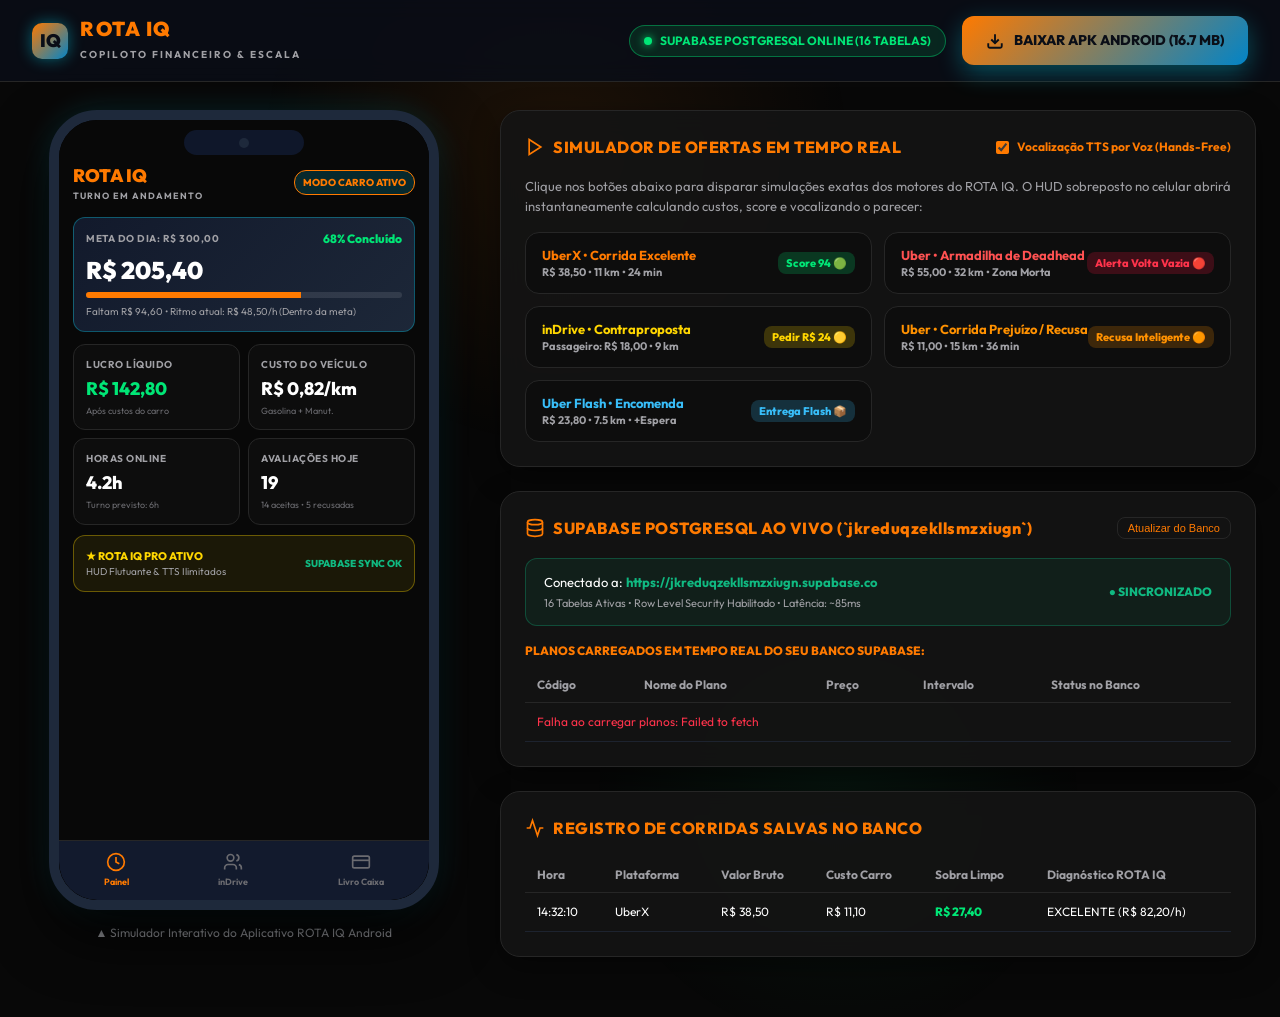
==== index.html @ b4023ffa "fix(vercel): serve static assets via public folder and streamline vercel.json rewrites" ====
<!DOCTYPE html>
<html lang="pt-BR">
<head>
    <meta charset="UTF-8">
    <meta name="viewport" content="width=device-width, initial-scale=1.0">
    <title>ROTA IQ - Cockpit Operacional e Simulador em Tempo Real</title>
    <meta name="description" content="ROTA IQ - Copiloto de Inteligência Financeira e Decisão para Motoristas de Aplicativos (Uber, 99, inDrive).">
    <link rel="preconnect" href="https://fonts.googleapis.com">
    <link rel="preconnect" href="https://fonts.gstatic.com" crossorigin>
    <link href="https://fonts.googleapis.com/css2?family=Outfit:wght@400;600;700;800;900&display=swap" rel="stylesheet">
    <link rel="icon" type="image/png" href="favicon.png">
    <link rel="stylesheet" href="style.css">
</head>
<body>
    <div class="bg-glow-top"></div>
    <div class="bg-glow-bottom"></div>

    <!-- Header Principal -->
    <header class="top-header">
        <div class="brand-container">
            <div class="brand-logo-icon">IQ</div>
            <div class="brand-text">
                <h1>ROTA IQ</h1>
                <span>COPILOTO FINANCEIRO & ESCALA</span>
            </div>
        </div>

        <div style="display: flex; gap: 16px; align-items: center;">
            <div class="header-status-badge">
                <div class="pulse-dot"></div>
                <span>SUPABASE POSTGRESQL ONLINE (16 TABELAS)</span>
            </div>

            <a href="rota-iq-debug.apk" download="rota-iq-debug.apk" class="btn-download-apk" id="btn-download-top">
                <svg width="18" height="18" viewBox="0 0 24 24" fill="none" stroke="currentColor" stroke-width="2.5"><path d="M21 15v4a2 2 0 0 1-2 2H5a2 2 0 0 1-2-2v-4"/><polyline points="7 10 12 15 17 10"/><line x1="12" y1="15" x2="12" y2="3"/></svg>
                <span>BAIXAR APK ANDROID (16.7 MB)</span>
            </a>
        </div>
    </header>

    <!-- Layout Principal -->
    <main class="main-layout">
        <!-- Coluna Esquerda: Smartphone Interativo Mockup Android -->
        <div class="phone-mockup-wrapper">
            <div class="phone-frame">
                <div class="phone-notch">
                    <div class="camera-lens"></div>
                </div>

                <!-- HUD Flutuante Translúcido (Simulado sobre a tela) -->
                <div class="hud-overlay-card" id="hud-overlay">
                    <div class="hud-top-row">
                        <span class="hud-score-badge" id="hud-score-badge">SCORE 92</span>
                        <span style="font-size: 11px; font-weight: 800; color: #94A3B8;" id="hud-platform-tag">UBERX</span>
                    </div>
                    <div style="font-size: 11px; color: #94A3B8; font-weight: 700;">SOBRA LIMPO NO BOLSO</div>
                    <div class="hud-net-profit" id="hud-profit-val">R$ 27,40</div>
                    <div class="hud-subrates">
                        <span>R$/h Líquido: <strong id="hud-hourly-val">R$ 82,20</strong></span>
                        <span>R$/km Líquido: <strong id="hud-km-val">R$ 2,88</strong></span>
                    </div>
                    <div class="hud-reason-pill" id="hud-reason-text">
                        ✓ Margem alta (+65%) e 82 reais por hora.
                    </div>
                    <div class="hud-actions">
                        <button class="btn-hud btn-hud-accept" id="btn-hud-accept" onclick="acceptOffer()">ACEITAR NO APP</button>
                        <button class="btn-hud btn-hud-dismiss" onclick="dismissHud()">RECUSAR</button>
                    </div>
                </div>

                <!-- Tela do Aplicativo ROTA IQ -->
                <div class="phone-screen" id="phone-screen">
                    <!-- Aba Cockpit Dashboard (Padrão) -->
                    <div id="screen-dashboard">
                        <div class="phone-cockpit-header">
                            <div>
                                <div style="font-size: 18px; font-weight: 900; color: var(--brand-primary);">ROTA IQ</div>
                                <div style="font-size: 9px; font-weight: 700; color: var(--text-secondary); letter-spacing: 1px;">TURNO EM ANDAMENTO</div>
                            </div>
                            <div style="background: rgba(0, 229, 255, 0.15); border: 1px solid var(--brand-primary); padding: 4px 8px; border-radius: 12px; font-size: 10px; font-weight: 800; color: var(--brand-primary);">
                                MODO CARRO ATIVO
                            </div>
                        </div>

                        <!-- Card de Meta Diária -->
                        <div class="cockpit-widget" style="margin-bottom: 12px; background: linear-gradient(135deg, rgba(19, 27, 46, 0.95), rgba(30, 41, 59, 0.95)); border-color: rgba(0, 229, 255, 0.3);">
                            <div style="display: flex; justify-content: space-between; align-items: center;">
                                <div class="widget-label">Meta do Dia: R$ 300,00</div>
                                <div style="font-size: 12px; font-weight: 800; color: var(--color-excellent);">68% Concluído</div>
                            </div>
                            <div style="font-size: 24px; font-weight: 900; color: var(--text-primary); margin: 4px 0;">R$ 205,40</div>
                            <div style="height: 6px; background: rgba(255,255,255,0.1); border-radius: 3px; overflow: hidden;">
                                <div style="width: 68%; height: 100%; background: var(--brand-primary);"></div>
                            </div>
                            <div style="font-size: 10px; color: var(--text-secondary); margin-top: 6px;">
                                Faltam R$ 94,60 • Ritmo atual: R$ 48,50/h (Dentro da meta)
                            </div>
                        </div>

                        <!-- Grid 2x2 Métricas -->
                        <div class="metric-grid-2">
                            <div class="cockpit-widget">
                                <div class="widget-label">Lucro Líquido</div>
                                <div class="widget-value" style="color: var(--color-excellent);" id="phone-stat-net">R$ 142,80</div>
                                <div class="widget-sub">Após custos do carro</div>
                            </div>
                            <div class="cockpit-widget">
                                <div class="widget-label">Custo do Veículo</div>
                                <div class="widget-value" style="color: var(--text-primary);">R$ 0,82/km</div>
                                <div class="widget-sub">Gasolina + Manut.</div>
                            </div>
                            <div class="cockpit-widget">
                                <div class="widget-label">Horas Online</div>
                                <div class="widget-value">4.2h</div>
                                <div class="widget-sub">Turno previsto: 6h</div>
                            </div>
                            <div class="cockpit-widget">
                                <div class="widget-label">Avaliações Hoje</div>
                                <div class="widget-value" id="phone-eval-count">19</div>
                                <div class="widget-sub">14 aceitas • 5 recusadas</div>
                            </div>
                        </div>

                        <!-- Banner Plano Pro -->
                        <div class="cockpit-widget" style="background: rgba(255, 215, 0, 0.08); border-color: rgba(255, 215, 0, 0.35); margin-top: 6px;">
                            <div style="display: flex; justify-content: space-between; align-items: center;">
                                <div>
                                    <div style="font-size: 11px; font-weight: 800; color: #FFD700;">★ ROTA IQ PRO ATIVO</div>
                                    <div style="font-size: 10px; color: var(--text-secondary);">HUD Flutuante & TTS Ilimitados</div>
                                </div>
                                <span style="font-size: 10px; font-weight: 800; color: #10B981;">SUPABASE SYNC OK</span>
                            </div>
                        </div>
                    </div>

                    <!-- Aba inDrive Simulator (Oculta por padrão) -->
                    <div id="screen-indrive" style="display: none;">
                        <div style="font-size: 16px; font-weight: 800; color: var(--brand-primary); margin-bottom: 12px;">INDRIVE & CONTRAPROPOSTA</div>
                        <div class="cockpit-widget" style="margin-bottom: 12px;">
                            <div class="widget-label">Proposta do Passageiro</div>
                            <div style="font-size: 20px; font-weight: 800; color: var(--color-acceptable);" id="indrive-proposal-fare">R$ 18,00</div>
                            <div style="font-size: 11px; color: var(--text-secondary); margin-top: 4px;">Percurso: 8.5 km • Tempo: 22 min</div>
                        </div>
                        <div class="cockpit-widget" style="border-color: var(--color-acceptable);">
                            <div style="font-size: 12px; font-weight: 800; color: var(--color-acceptable); margin-bottom: 6px;">★ CONTRAPROPOSTA RECOMENDADA</div>
                            <div style="font-size: 18px; font-weight: 800; color: var(--text-primary);" id="indrive-counter-fare">Pedir R$ 24,00 (+R$ 6,00)</div>
                            <div style="font-size: 11px; color: var(--color-excellent); margin-top: 4px;">Eleva seu lucro para R$ 49,10/h líquido!</div>
                        </div>
                    </div>

                    <!-- Aba Livro Caixa MEI (Oculta por padrão) -->
                    <div id="screen-tax" style="display: none;">
                        <div style="font-size: 16px; font-weight: 800; color: var(--brand-primary); margin-bottom: 12px;">LIVRO CAIXA & MEI (LEI 123/2006)</div>
                        <div class="cockpit-widget" style="margin-bottom: 10px;">
                            <div class="widget-label">Teto Anual MEI (R$ 81.000,00)</div>
                            <div style="font-size: 20px; font-weight: 800; color: var(--color-excellent);">R$ 42.500,00 (52.4%)</div>
                            <div style="font-size: 10px; color: #10B981; margin-top: 4px;">✓ Dentro do limite anual do MEI</div>
                        </div>
                        <div class="metric-grid-2">
                            <div class="cockpit-widget">
                                <div class="widget-label">Parcela Isenta (16%)</div>
                                <div class="widget-value" style="color: var(--color-excellent); font-size: 15px;">R$ 6.800,00</div>
                            </div>
                            <div class="cockpit-widget">
                                <div class="widget-label">Despesas Dedutíveis</div>
                                <div class="widget-value" style="color: var(--brand-primary); font-size: 15px;">R$ 18.420,00</div>
                            </div>
                        </div>
                        <div class="cockpit-widget" style="border-color: var(--color-excellent);">
                            <div style="font-size: 11px; font-weight: 800; color: var(--color-excellent);">100% BLINDADO CONTRA IRPF</div>
                            <div style="font-size: 10px; color: var(--text-secondary); margin-top: 4px;">Combustível e manutenções anularam totalmente o rendimento tributável. Zero imposto a pagar!</div>
                        </div>
                    </div>
                </div>

                <!-- Barra Inferior do Mockup -->
                <div class="phone-bottom-nav">
                    <div class="nav-item active" onclick="switchPhoneTab('dashboard')">
                        <svg viewBox="0 0 24 24" fill="none" stroke="currentColor" stroke-width="2"><circle cx="12" cy="12" r="10"/><path d="M12 6v6l4 2"/></svg>
                        <span>Painel</span>
                    </div>
                    <div class="nav-item" onclick="switchPhoneTab('indrive')">
                        <svg viewBox="0 0 24 24" fill="none" stroke="currentColor" stroke-width="2"><path d="M16 21v-2a4 4 0 0 0-4-4H6a4 4 0 0 0-4 4v2"/><circle cx="9" cy="7" r="4"/><path d="M22 21v-2a4 4 0 0 0-3-3.87"/><path d="M16 3.13a4 4 0 0 1 0 7.75"/></svg>
                        <span>inDrive</span>
                    </div>
                    <div class="nav-item" onclick="switchPhoneTab('tax')">
                        <svg viewBox="0 0 24 24" fill="none" stroke="currentColor" stroke-width="2"><rect x="2" y="5" width="20" height="14" rx="2"/><line x1="2" y1="10" x2="22" y2="10"/></svg>
                        <span>Livro Caixa</span>
                    </div>
                </div>
            </div>
            <div style="font-size: 12px; color: var(--text-secondary); margin-top: 14px; text-align: center;">
                ▲ Simulador Interativo do Aplicativo ROTA IQ Android
            </div>
        </div>

        <!-- Coluna Direita: Centro de Controle, Simulação e Supabase Live -->
        <div class="control-center">
            <!-- Painel 1: Laboratório de Simulação de Ofertas -->
            <div class="panel-card">
                <div class="panel-card-header">
                    <h2>
                        <svg width="20" height="20" viewBox="0 0 24 24" fill="none" stroke="currentColor" stroke-width="2"><polygon points="5 3 19 12 5 21 5 3"/></svg>
                        <span>SIMULADOR DE OFERTAS EM TEMPO REAL</span>
                    </h2>
                    <div style="display: flex; align-items: center; gap: 8px;">
                        <input type="checkbox" id="chk-tts" checked style="accent-color: var(--brand-primary);">
                        <label for="chk-tts" style="font-size: 12px; font-weight: 700; color: var(--brand-primary); cursor: pointer;">Vocalização TTS por Voz (Hands-Free)</label>
                    </div>
                </div>

                <p style="font-size: 13px; color: var(--text-secondary); margin-bottom: 16px;">
                    Clique nos botões abaixo para disparar simulações exatas dos motores do ROTA IQ. O HUD sobreposto no celular abrirá instantaneamente calculando custos, score e vocalizando o parecer:
                </p>

                <div class="sim-buttons-grid">
                    <button class="btn-sim" onclick="simulateOffer('uber_excellent')">
                        <div>
                            <div style="color: var(--brand-primary);">UberX • Corrida Excelente</div>
                            <div style="font-size: 11px; color: var(--text-secondary); margin-top: 2px;">R$ 38,50 • 11 km • 24 min</div>
                        </div>
                        <span class="sim-badge badge-excellent">Score 94 🟢</span>
                    </button>

                    <button class="btn-sim" onclick="simulateOffer('deadhead_trap')">
                        <div>
                            <div style="color: #FF5252;">Uber • Armadilha de Deadhead</div>
                            <div style="font-size: 11px; color: var(--text-secondary); margin-top: 2px;">R$ 55,00 • 32 km • Zona Morta</div>
                        </div>
                        <span class="sim-badge badge-trap">Alerta Volta Vazia 🔴</span>
                    </button>

                    <button class="btn-sim" onclick="simulateOffer('indrive_counter')">
                        <div>
                            <div style="color: #FFD600;">inDrive • Contraproposta</div>
                            <div style="font-size: 11px; color: var(--text-secondary); margin-top: 2px;">Passageiro: R$ 18,00 • 9 km</div>
                        </div>
                        <span class="sim-badge badge-counter">Pedir R$ 24 🟡</span>
                    </button>

                    <button class="btn-sim" onclick="simulateOffer('uber_loss')">
                        <div>
                            <div style="color: #FF9100;">Uber • Corrida Prejuízo / Recusa</div>
                            <div style="font-size: 11px; color: var(--text-secondary); margin-top: 2px;">R$ 11,00 • 15 km • 36 min</div>
                        </div>
                        <span class="sim-badge badge-loss">Recusa Inteligente 🟠</span>
                    </button>

                    <button class="btn-sim" onclick="simulateOffer('delivery_flash')">
                        <div>
                            <div style="color: #38BDF8;">Uber Flash • Encomenda</div>
                            <div style="font-size: 11px; color: var(--text-secondary); margin-top: 2px;">R$ 23,80 • 7.5 km • +Espera</div>
                        </div>
                        <span class="sim-badge" style="background: rgba(56, 189, 248, 0.2); color: #38BDF8;">Entrega Flash 📦</span>
                    </button>
                </div>
            </div>

            <!-- Painel 2: Monitor ao Vivo do Supabase Cloud -->
            <div class="panel-card">
                <div class="panel-card-header">
                    <h2>
                        <svg width="20" height="20" viewBox="0 0 24 24" fill="none" stroke="currentColor" stroke-width="2"><ellipse cx="12" cy="5" rx="9" ry="3"/><path d="M21 12c0 1.66-4 3-9 3s-9-1.34-9-3"/><path d="M3 5v14c0 1.66 4 3 9 3s9-1.34 9-3V5"/></svg>
                        <span>SUPABASE POSTGRESQL AO VIVO (`jkreduqzekllsmzxiugn`)</span>
                    </h2>
                    <button style="background: transparent; border: 1px solid var(--border-color); color: var(--brand-primary); font-size: 11px; padding: 4px 10px; border-radius: 8px; cursor: pointer;" onclick="loadSupabasePlans()">
                        Atualizar do Banco
                    </button>
                </div>

                <div class="cloud-status-box">
                    <div class="cloud-info-text">
                        Conectado a: <strong>https://jkreduqzekllsmzxiugn.supabase.co</strong>
                        <div style="font-size: 11px; color: var(--text-secondary); margin-top: 2px;" id="supabase-details">
                            16 Tabelas Ativas • Row Level Security Habilitado • Latência: ~85ms
                        </div>
                    </div>
                    <span style="font-size: 12px; font-weight: 800; color: #10B981;">● SINCRONIZADO</span>
                </div>

                <!-- Tabela de Planos Carregados do Supabase -->
                <div style="font-size: 12px; font-weight: 800; color: var(--brand-primary); margin-bottom: 8px;">
                    PLANOS CARREGADOS EM TEMPO REAL DO SEU BANCO SUPABASE:
                </div>
                <table class="telemetry-log-table">
                    <thead>
                        <tr>
                            <th>Código</th>
                            <th>Nome do Plano</th>
                            <th>Preço</th>
                            <th>Intervalo</th>
                            <th>Status no Banco</th>
                        </tr>
                    </thead>
                    <tbody id="supabase-plans-tbody">
                        <tr><td colspan="5" style="text-align: center; color: var(--text-muted);">Consultando Supabase...</td></tr>
                    </tbody>
                </table>
            </div>

            <!-- Painel 3: Histórico de Telemetria e Gravação no Banco -->
            <div class="panel-card">
                <div class="panel-card-header">
                    <h2>
                        <svg width="20" height="20" viewBox="0 0 24 24" fill="none" stroke="currentColor" stroke-width="2"><polyline points="22 12 18 12 15 21 9 3 6 12 2 12"/></svg>
                        <span>REGISTRO DE CORRIDAS SALVAS NO BANCO</span>
                    </h2>
                </div>

                <table class="telemetry-log-table">
                    <thead>
                        <tr>
                            <th>Hora</th>
                            <th>Plataforma</th>
                            <th>Valor Bruto</th>
                            <th>Custo Carro</th>
                            <th>Sobra Limpo</th>
                            <th>Diagnóstico ROTA IQ</th>
                        </tr>
                    </thead>
                    <tbody id="evaluations-log-tbody">
                        <tr>
                            <td>14:32:10</td>
                            <td>UberX</td>
                            <td>R$ 38,50</td>
                            <td>R$ 11,10</td>
                            <td style="color: var(--color-excellent); font-weight: 800;">R$ 27,40</td>
                            <td>EXCELENTE (R$ 82,20/h)</td>
                        </tr>
                    </tbody>
                </table>
            </div>
        </div>
    </main>

    <script src="app.js"></script>
</body>
</html>
---- style.css ----
:root {
    --bg-primary: #080808;
    --bg-surface: #0D0D0D;
    --bg-surface-elevated: #141414;
    --bg-card: rgba(20, 20, 20, 0.92);
    --border-color: #262626;
    --border-glow: rgba(255, 122, 0, 0.35);
    
    --brand-primary: #FF7A00;
    --brand-secondary: #FF9A3C;
    
    --color-excellent: #00E676;
    --color-good: #76FF03;
    --color-acceptable: #FFD600;
    --color-bad: #FF9100;
    --color-avoid: #FF334B;
    
    --text-primary: #FFFFFF;
    --text-secondary: #A0A0A5;
    --text-muted: #6B6B70;
    
    --font-main: 'Outfit', 'Inter', -apple-system, BlinkMacSystemFont, 'Segoe UI', Roboto, sans-serif;
}

* {
    box-sizing: border-box;
    margin: 0;
    padding: 0;
}

body {
    background-color: var(--bg-primary);
    color: var(--text-primary);
    font-family: var(--font-main);
    min-height: 100vh;
    overflow-x: hidden;
    line-height: 1.5;
}

/* Background Atmosphere */
.bg-glow-top {
    position: fixed;
    top: -150px;
    left: 20%;
    width: 600px;
    height: 600px;
    background: radial-gradient(circle, rgba(255, 122, 0, 0.09) 0%, transparent 70%);
    pointer-events: none;
    z-index: 0;
}

.bg-glow-bottom {
    position: fixed;
    bottom: -150px;
    right: 15%;
    width: 500px;
    height: 500px;
    background: radial-gradient(circle, rgba(0, 230, 118, 0.06) 0%, transparent 70%);
    pointer-events: none;
    z-index: 0;
}

/* App Header */
.top-header {
    position: relative;
    z-index: 10;
    background: rgba(10, 14, 23, 0.85);
    backdrop-filter: blur(12px);
    border-bottom: 1px solid var(--border-color);
    padding: 16px 32px;
    display: flex;
    justify-content: space-between;
    align-items: center;
}

.brand-container {
    display: flex;
    align-items: center;
    gap: 12px;
}

.brand-logo-icon {
    width: 36px;
    height: 36px;
    background: linear-gradient(135deg, var(--brand-primary), #0284C7);
    border-radius: 10px;
    display: flex;
    align-items: center;
    justify-content: center;
    font-weight: 900;
    color: #0A0E17;
    font-size: 18px;
    box-shadow: 0 0 15px rgba(0, 229, 255, 0.4);
}

.brand-text h1 {
    font-size: 20px;
    font-weight: 900;
    letter-spacing: 1.5px;
    color: var(--brand-primary);
    line-height: 1.1;
}

.brand-text span {
    font-size: 10px;
    font-weight: 700;
    color: var(--text-secondary);
    letter-spacing: 2px;
}

.header-status-badge {
    display: flex;
    align-items: center;
    gap: 8px;
    background: rgba(0, 230, 118, 0.12);
    border: 1px solid rgba(0, 230, 118, 0.4);
    padding: 6px 14px;
    border-radius: 20px;
    font-size: 12px;
    font-weight: 700;
    color: var(--color-excellent);
}

.pulse-dot {
    width: 8px;
    height: 8px;
    background-color: var(--color-excellent);
    border-radius: 50%;
    box-shadow: 0 0 8px var(--color-excellent);
    animation: pulse 1.8s infinite;
}

@keyframes pulse {
    0% { transform: scale(0.9); opacity: 0.8; }
    50% { transform: scale(1.3); opacity: 1; }
    100% { transform: scale(0.9); opacity: 0.8; }
}

/* Main Layout */
.main-layout {
    position: relative;
    z-index: 5;
    max-width: 1400px;
    margin: 0 auto;
    padding: 28px 24px 60px;
    display: grid;
    grid-template-columns: 440px 1fr;
    gap: 36px;
}

@media (max-width: 1024px) {
    .main-layout {
        grid-template-columns: 1fr;
    }
}

/* Smartphone Mockup Frame */
.phone-mockup-wrapper {
    display: flex;
    flex-direction: column;
    align-items: center;
}

.phone-frame {
    width: 390px;
    height: 800px;
    background: #000;
    border-radius: 48px;
    border: 10px solid #1E293B;
    box-shadow: 0 25px 60px rgba(0, 0, 0, 0.85), 0 0 30px rgba(0, 229, 255, 0.15);
    position: relative;
    overflow: hidden;
    display: flex;
    flex-direction: column;
}

.phone-notch {
    position: absolute;
    top: 10px;
    left: 50%;
    transform: translateX(-50%);
    width: 120px;
    height: 25px;
    background: #0F172A;
    border-radius: 20px;
    z-index: 50;
    display: flex;
    align-items: center;
    justify-content: center;
}

.camera-lens {
    width: 10px;
    height: 10px;
    background: #1E293B;
    border-radius: 50%;
}

.phone-screen {
    flex: 1;
    background: var(--bg-primary);
    overflow-y: auto;
    position: relative;
    padding: 42px 14px 75px;
    display: flex;
    flex-direction: column;
}

.phone-screen::-webkit-scrollbar {
    width: 3px;
}
.phone-screen::-webkit-scrollbar-thumb {
    background: var(--border-color);
}

/* Phone Cockpit Components */
.phone-cockpit-header {
    display: flex;
    justify-content: space-between;
    align-items: center;
    margin-bottom: 14px;
}

.hud-overlay-card {
    position: absolute;
    top: 60px;
    left: 12px;
    right: 12px;
    background: rgba(19, 27, 46, 0.94);
    backdrop-filter: blur(16px);
    border: 2px solid var(--color-excellent);
    border-radius: 18px;
    padding: 14px;
    box-shadow: 0 15px 35px rgba(0, 0, 0, 0.7), 0 0 20px rgba(0, 230, 118, 0.3);
    z-index: 100;
    transform: translateY(-20px);
    opacity: 0;
    pointer-events: none;
    transition: all 0.35s cubic-bezier(0.16, 1, 0.3, 1);
}

.hud-overlay-card.active {
    transform: translateY(0);
    opacity: 1;
    pointer-events: auto;
}

.hud-top-row {
    display: flex;
    justify-content: space-between;
    align-items: center;
    margin-bottom: 8px;
}

.hud-score-badge {
    padding: 4px 10px;
    border-radius: 20px;
    font-size: 13px;
    font-weight: 900;
    color: #0A0E17;
    background: var(--color-excellent);
}

.hud-net-profit {
    font-size: 24px;
    font-weight: 900;
    color: var(--color-excellent);
    line-height: 1;
}

.hud-subrates {
    display: flex;
    gap: 12px;
    margin-top: 6px;
    font-size: 12px;
    color: var(--text-secondary);
}

.hud-subrates strong {
    color: var(--text-primary);
}

.hud-reason-pill {
    background: rgba(255, 255, 255, 0.05);
    border-radius: 6px;
    padding: 6px 8px;
    font-size: 11px;
    margin-top: 8px;
    color: var(--brand-primary);
}

.hud-actions {
    display: flex;
    gap: 8px;
    margin-top: 10px;
}

.btn-hud {
    flex: 1;
    padding: 8px;
    border-radius: 8px;
    font-size: 12px;
    font-weight: 800;
    border: none;
    cursor: pointer;
    transition: transform 0.15s;
}

.btn-hud:active {
    transform: scale(0.97);
}

.btn-hud-accept {
    background: var(--color-excellent);
    color: #0A0E17;
}

.btn-hud-dismiss {
    background: var(--bg-surface-elevated);
    color: var(--text-secondary);
}

/* Phone Bottom Nav */
.phone-bottom-nav {
    position: absolute;
    bottom: 0;
    left: 0;
    right: 0;
    height: 60px;
    background: rgba(19, 27, 46, 0.98);
    backdrop-filter: blur(12px);
    border-top: 1px solid var(--border-color);
    display: flex;
    justify-content: space-around;
    align-items: center;
    z-index: 40;
}

.nav-item {
    display: flex;
    flex-direction: column;
    align-items: center;
    gap: 3px;
    font-size: 9px;
    font-weight: 700;
    color: var(--text-muted);
    cursor: pointer;
    transition: color 0.2s;
}

.nav-item.active {
    color: var(--brand-primary);
}

.nav-item svg {
    width: 20px;
    height: 20px;
}

/* Phone Cockpit Widgets */
.metric-grid-2 {
    display: grid;
    grid-template-columns: 1fr 1fr;
    gap: 8px;
    margin-bottom: 10px;
}

.cockpit-widget {
    background: var(--bg-surface);
    border: 1px solid var(--border-color);
    border-radius: 12px;
    padding: 12px;
}

.cockpit-widget .widget-label {
    font-size: 10px;
    font-weight: 700;
    color: var(--text-secondary);
    text-transform: uppercase;
    letter-spacing: 0.5px;
}

.cockpit-widget .widget-value {
    font-size: 18px;
    font-weight: 800;
    color: var(--text-primary);
    margin-top: 3px;
}

.cockpit-widget .widget-sub {
    font-size: 9px;
    color: var(--text-muted);
    margin-top: 2px;
}

/* Right Control Center Panel */
.control-center {
    display: flex;
    flex-direction: column;
    gap: 24px;
}

.panel-card {
    background: var(--bg-card);
    backdrop-filter: blur(12px);
    border: 1px solid var(--border-color);
    border-radius: 20px;
    padding: 24px;
    box-shadow: 0 10px 30px rgba(0, 0, 0, 0.4);
}

.panel-card-header {
    display: flex;
    justify-content: space-between;
    align-items: center;
    margin-bottom: 18px;
}

.panel-card-header h2 {
    font-size: 16px;
    font-weight: 800;
    color: var(--brand-primary);
    letter-spacing: 0.5px;
    display: flex;
    align-items: center;
    gap: 8px;
}

/* Simulation Buttons Grid */
.sim-buttons-grid {
    display: grid;
    grid-template-columns: repeat(auto-fit, minmax(260px, 1fr));
    gap: 12px;
}

.btn-sim {
    background: var(--bg-surface);
    border: 1px solid var(--border-color);
    border-radius: 14px;
    padding: 14px 16px;
    display: flex;
    align-items: center;
    justify-content: space-between;
    color: var(--text-primary);
    font-family: var(--font-main);
    font-size: 13px;
    font-weight: 700;
    cursor: pointer;
    transition: all 0.2s ease;
    text-align: left;
}

.btn-sim:hover {
    background: var(--bg-surface-elevated);
    border-color: var(--brand-primary);
    transform: translateY(-2px);
    box-shadow: 0 6px 16px rgba(0, 229, 255, 0.15);
}

.btn-sim:active {
    transform: scale(0.98);
}

.btn-sim .sim-badge {
    font-size: 11px;
    font-weight: 800;
    padding: 4px 8px;
    border-radius: 8px;
}

.badge-excellent { background: rgba(0, 230, 118, 0.2); color: var(--color-excellent); }
.badge-trap { background: rgba(255, 23, 68, 0.2); color: var(--color-avoid); }
.badge-counter { background: rgba(255, 214, 0, 0.2); color: var(--color-acceptable); }
.badge-loss { background: rgba(255, 145, 0, 0.2); color: var(--color-bad); }

/* Live Telemetry Log Table */
.telemetry-log-table {
    width: 100%;
    border-collapse: collapse;
    font-size: 12px;
}

.telemetry-log-table th {
    text-align: left;
    padding: 8px 12px;
    color: var(--text-secondary);
    border-bottom: 1px solid var(--border-color);
    font-weight: 700;
}

.telemetry-log-table td {
    padding: 10px 12px;
    border-bottom: 1px solid rgba(46, 61, 91, 0.4);
    color: var(--text-primary);
}

.telemetry-log-table tr:hover td {
    background: rgba(0, 229, 255, 0.03);
}

/* Supabase Cloud Live Monitor */
.cloud-status-box {
    display: flex;
    align-items: center;
    justify-content: space-between;
    background: rgba(16, 185, 129, 0.08);
    border: 1px solid rgba(16, 185, 129, 0.3);
    border-radius: 12px;
    padding: 14px 18px;
    margin-bottom: 16px;
}

.cloud-info-text {
    font-size: 13px;
    color: var(--text-primary);
}

.cloud-info-text strong {
    color: #10B981;
}

/* Download APK Button */
.btn-download-apk {
    display: inline-flex;
    align-items: center;
    justify-content: center;
    gap: 10px;
    background: linear-gradient(135deg, var(--brand-primary), #0284C7);
    color: #0A0E17;
    text-decoration: none;
    font-weight: 800;
    font-size: 14px;
    padding: 14px 24px;
    border-radius: 12px;
    box-shadow: 0 8px 24px rgba(0, 229, 255, 0.3);
    transition: all 0.2s ease;
    border: none;
    cursor: pointer;
}

.btn-download-apk:hover {
    transform: translateY(-2px);
    box-shadow: 0 12px 30px rgba(0, 229, 255, 0.45);
}
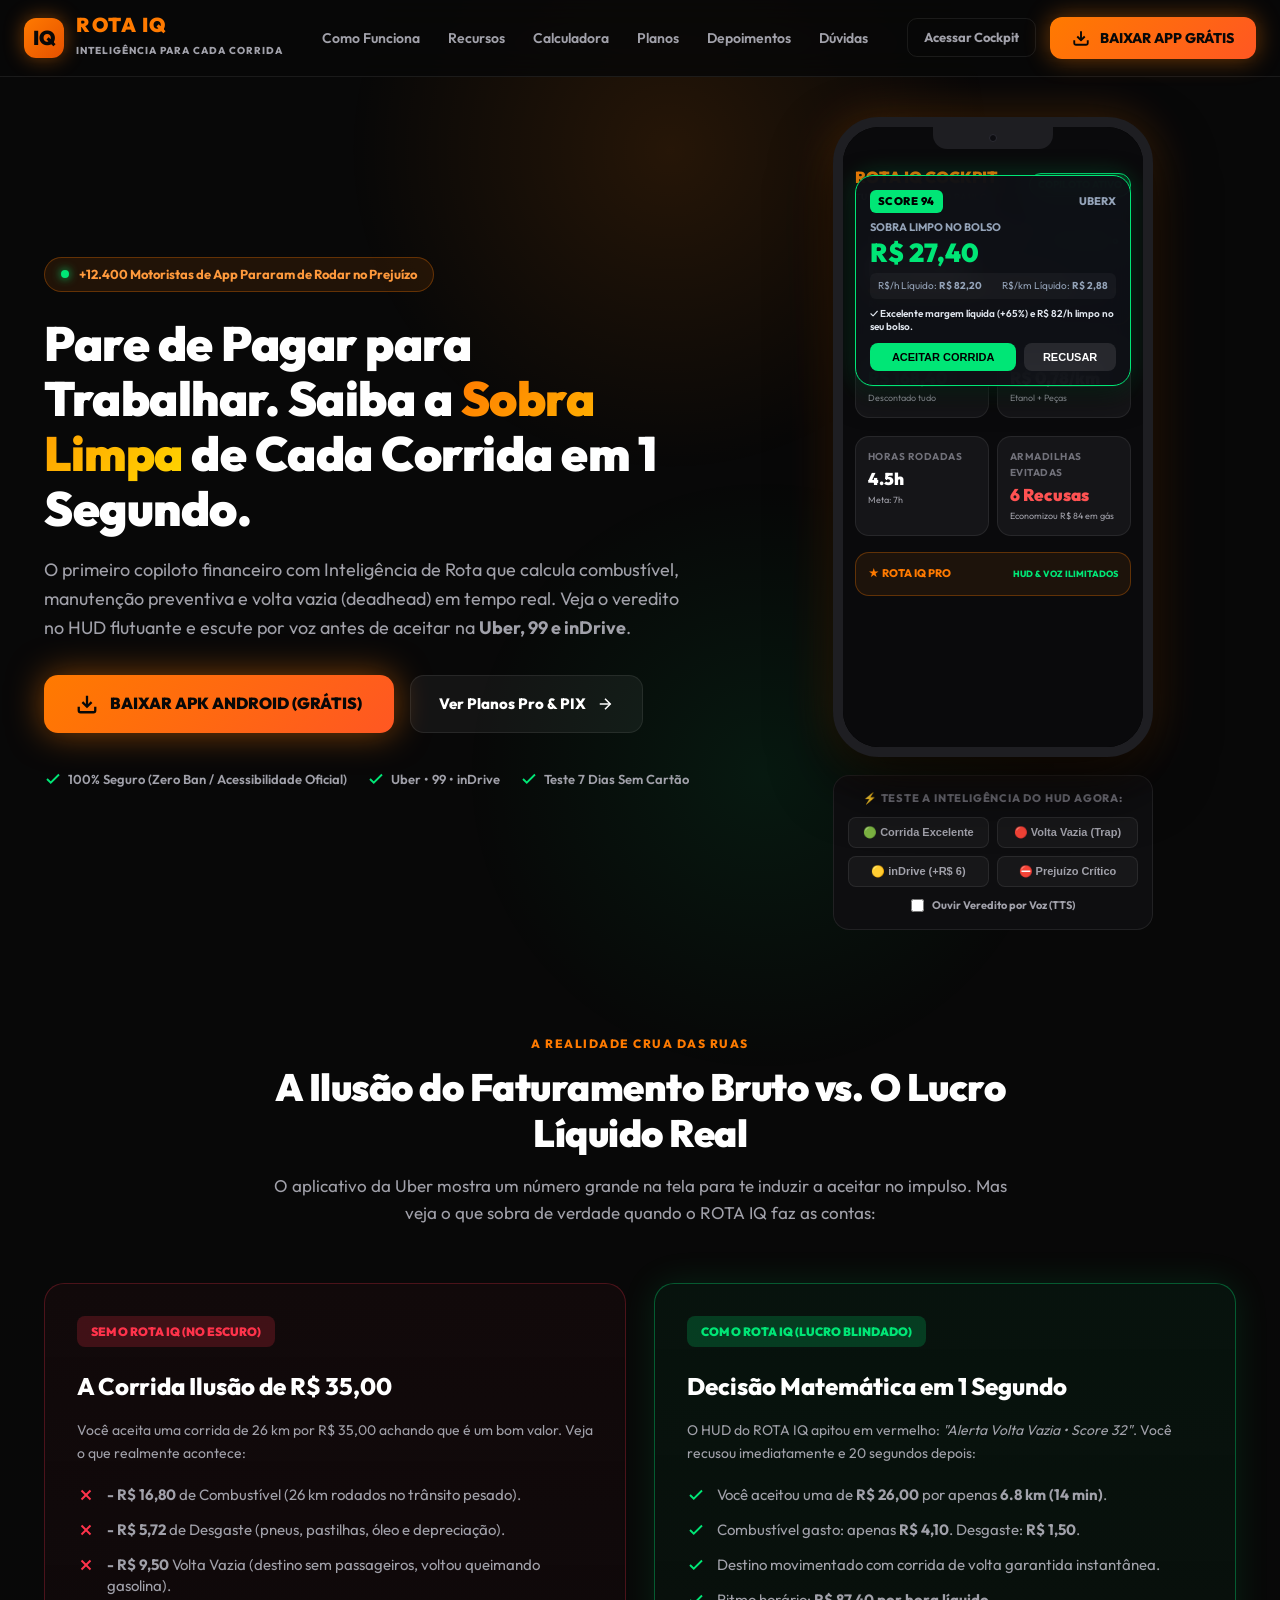
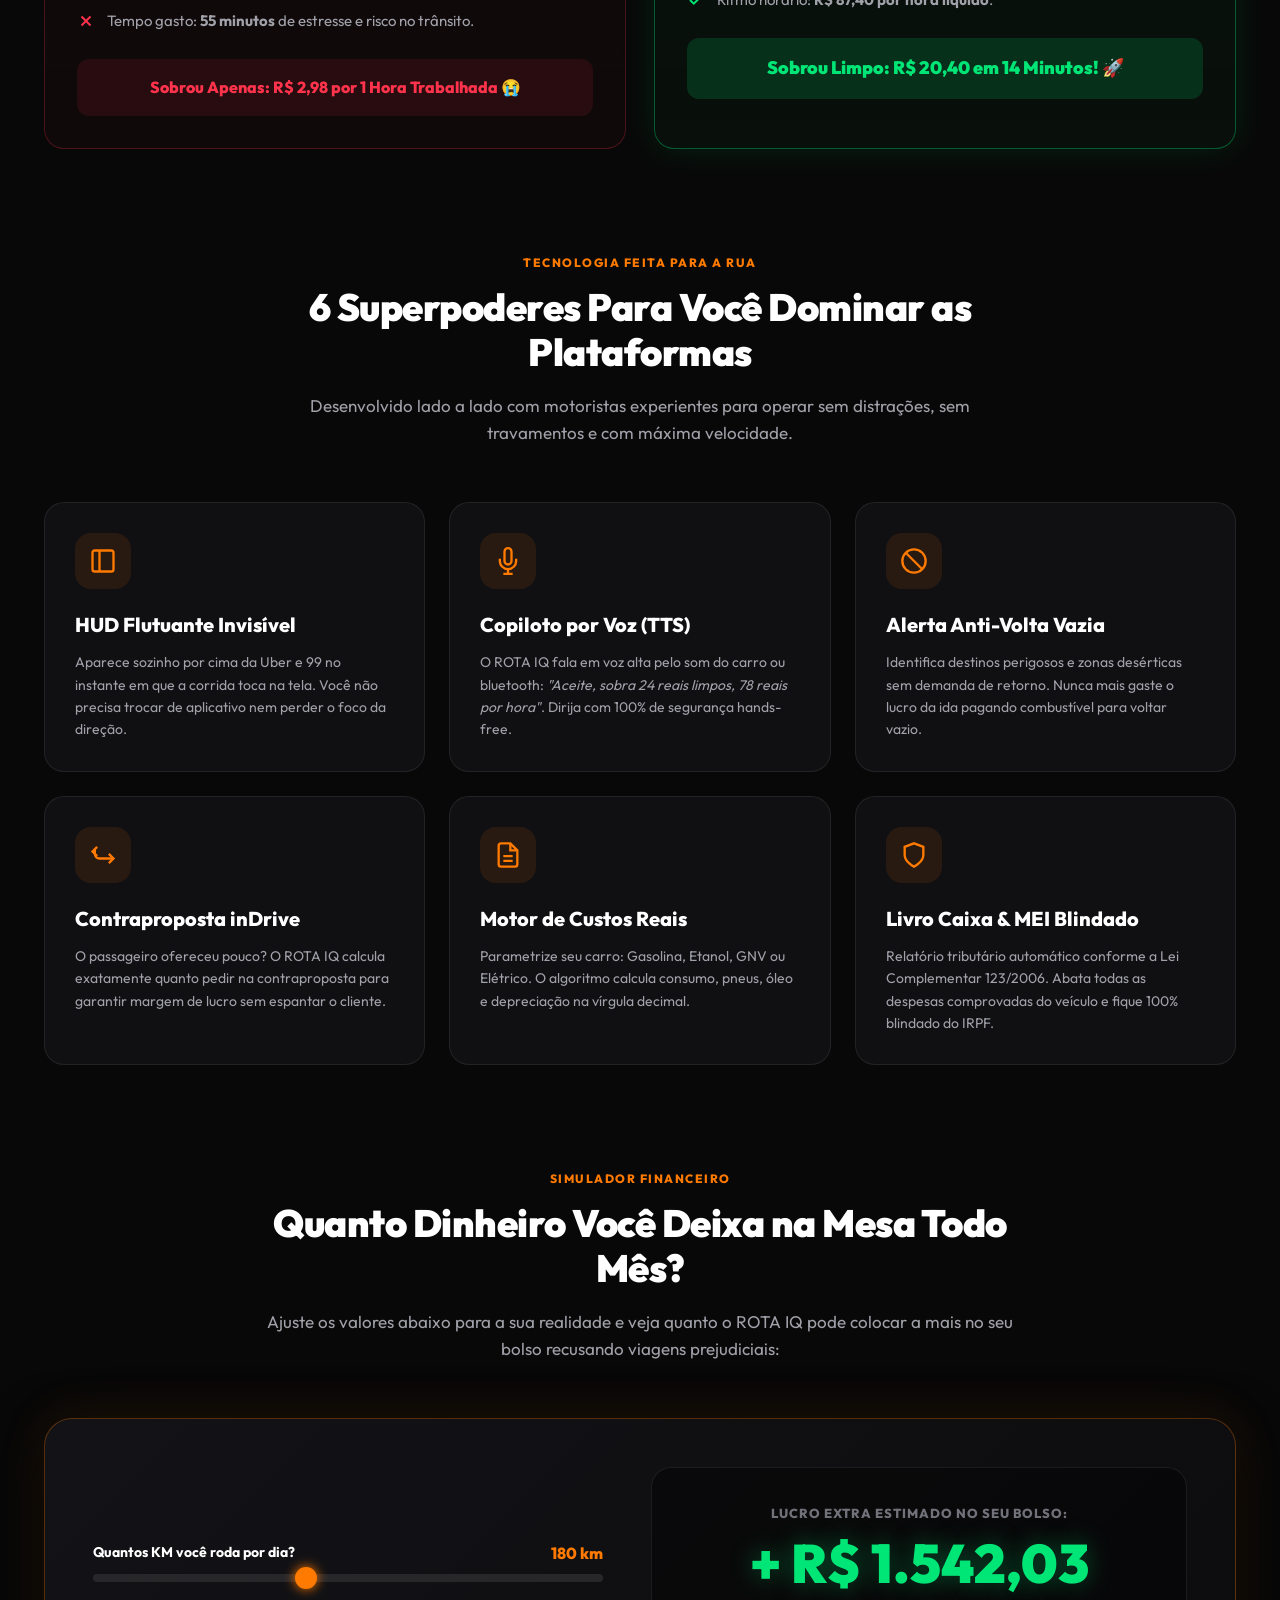
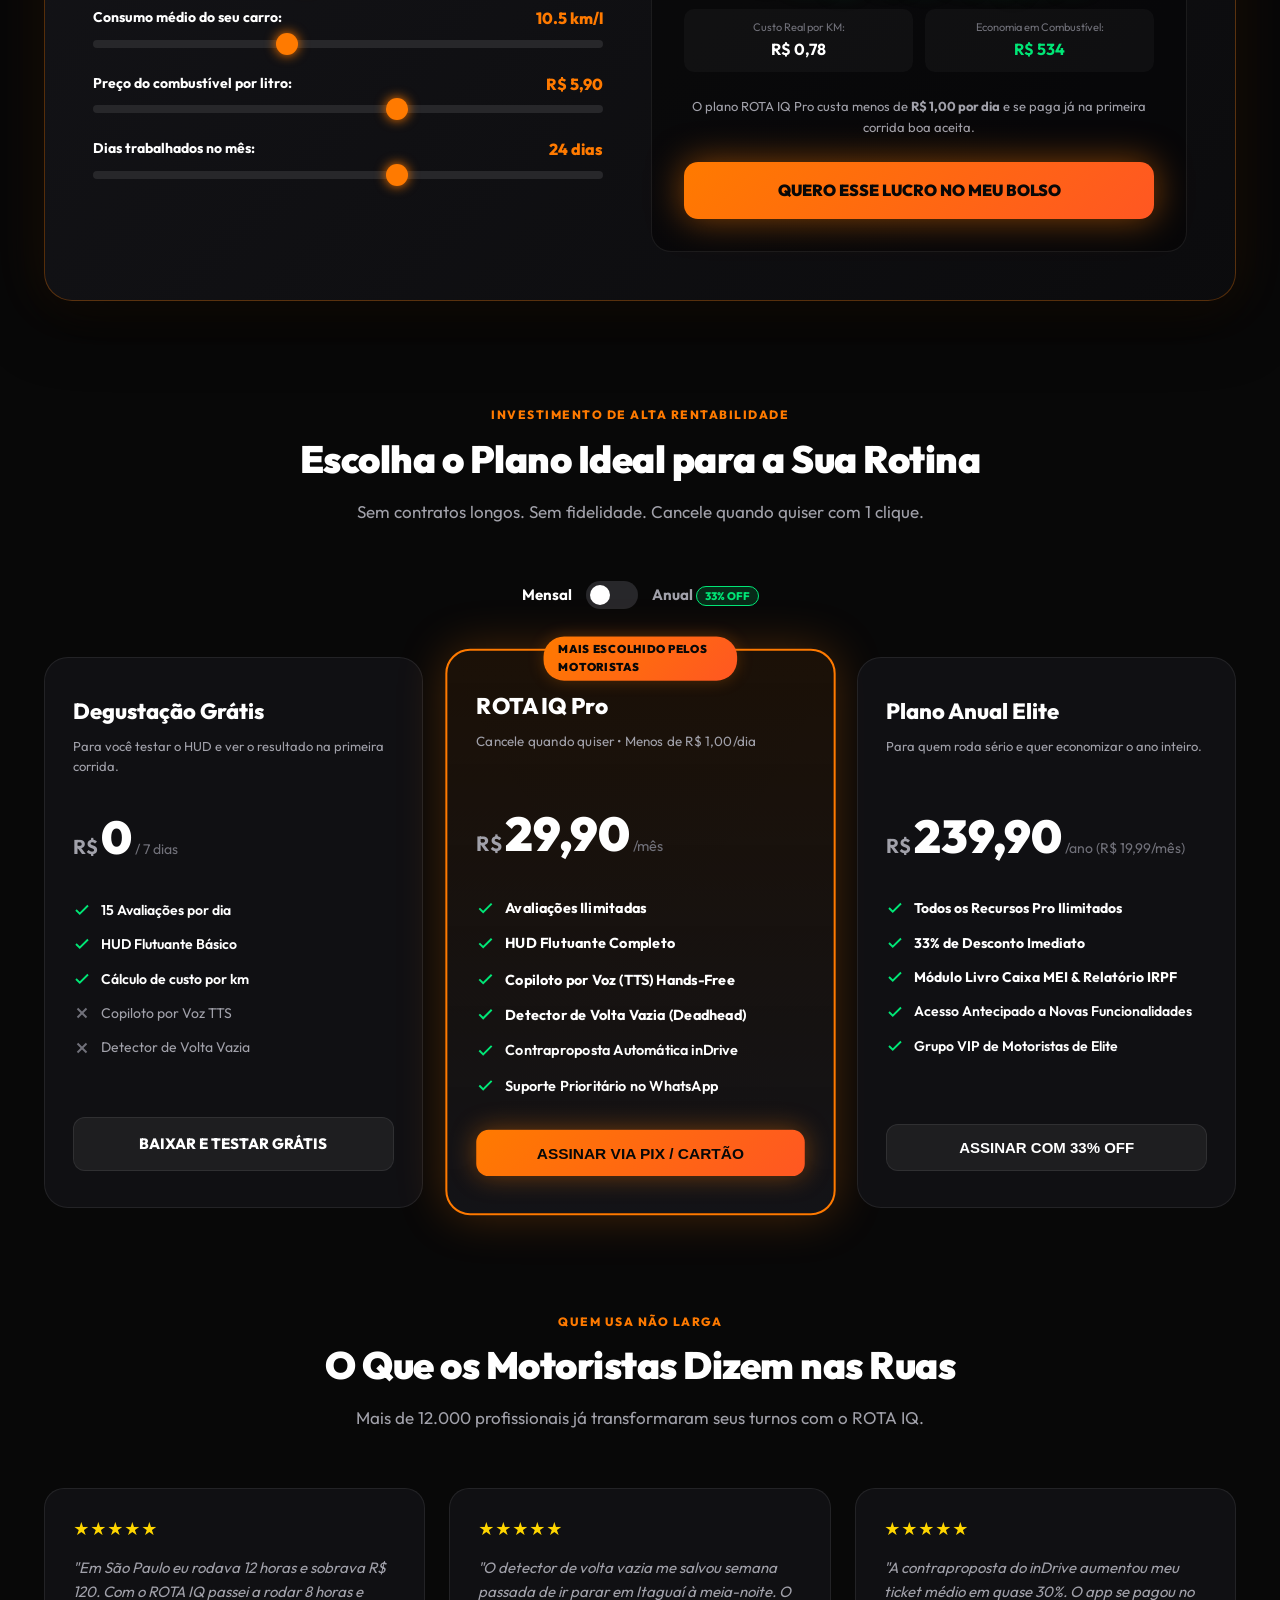
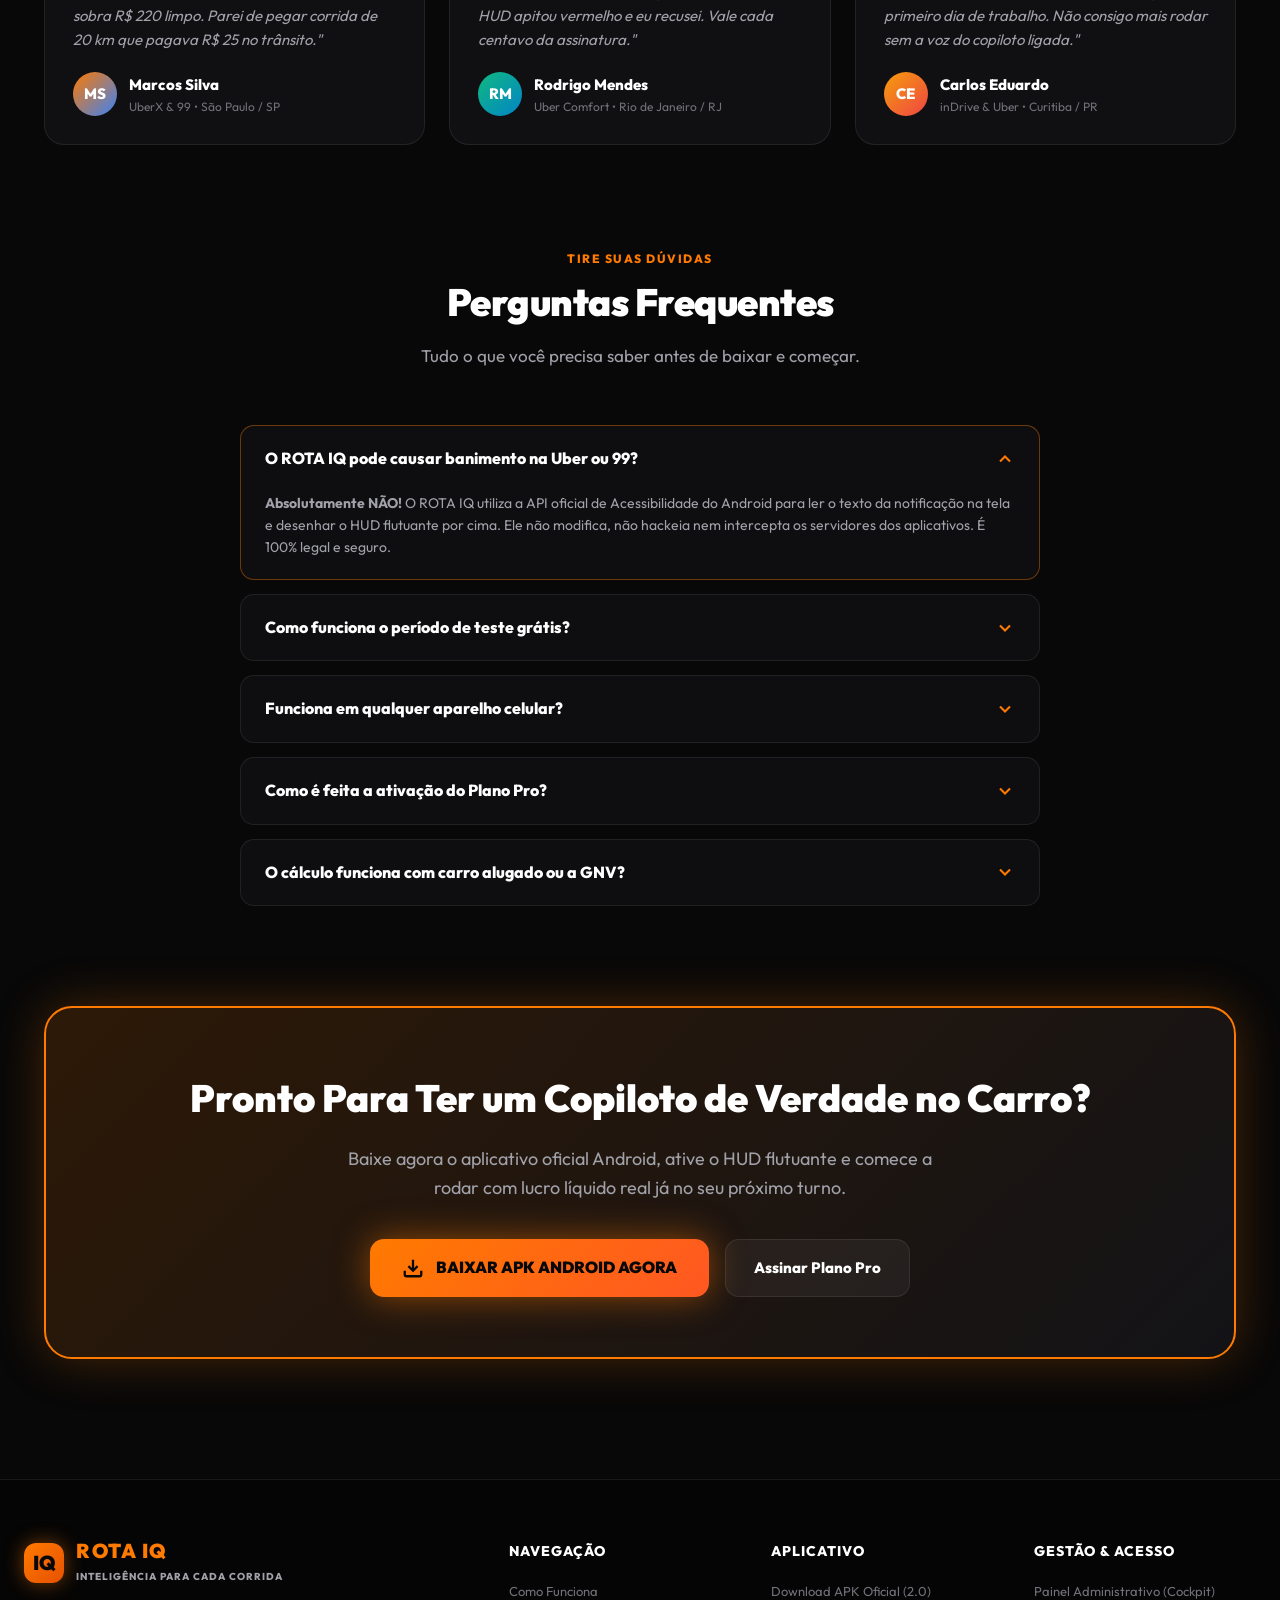
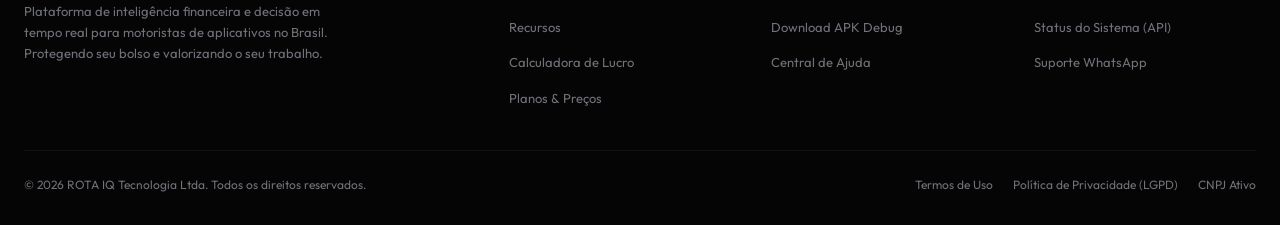
==== commit 14124a74: "feat(landing): transform root / into high-converting public sales home page with interactive HUD sim" ====
--- a/index.html
+++ b/index.html
@@ -3,11 +3,17 @@
 <head>
     <meta charset="UTF-8">
     <meta name="viewport" content="width=device-width, initial-scale=1.0">
-    <title>ROTA IQ - Cockpit Operacional e Simulador em Tempo Real</title>
-    <meta name="description" content="ROTA IQ - Copiloto de Inteligência Financeira e Decisão para Motoristas de Aplicativos (Uber, 99, inDrive).">
+    <title>ROTA IQ — Copiloto Financeiro e Decisão em Tempo Real para Motoristas de App</title>
+    <meta name="description" content="Pare de pagar para trabalhar. O ROTA IQ calcula combustível, manutenção e volta vazia em 1 segundo no HUD flutuante e por voz. Compatível com Uber, 99 e inDrive.">
+    <meta name="keywords" content="ROTA IQ, motorista de aplicativo, uber, 99, indrive, cálculo de corrida, lucro líquido motorista, deadhead, hud flutuante">
+    <meta property="og:title" content="ROTA IQ — Pare de Pagar para Trabalhar">
+    <meta property="og:description" content="Saiba a sobra limpa de cada corrida antes de aceitar. Copiloto inteligente para Uber, 99 e inDrive.">
+    <meta property="og:type" content="website">
+    <meta property="og:image" content="icon-512.png">
+    
     <link rel="preconnect" href="https://fonts.googleapis.com">
     <link rel="preconnect" href="https://fonts.gstatic.com" crossorigin>
-    <link href="https://fonts.googleapis.com/css2?family=Outfit:wght@400;600;700;800;900&display=swap" rel="stylesheet">
+    <link href="https://fonts.googleapis.com/css2?family=Outfit:wght@400;500;600;700;800;900&family=Inter:wght@400;500;600;700&display=swap" rel="stylesheet">
     <link rel="icon" type="image/png" href="favicon.png">
     <link rel="stylesheet" href="style.css">
 </head>
@@ -15,42 +21,90 @@
     <div class="bg-glow-top"></div>
     <div class="bg-glow-bottom"></div>
 
-    <!-- Header Principal -->
-    <header class="top-header">
-        <div class="brand-container">
-            <div class="brand-logo-icon">IQ</div>
-            <div class="brand-text">
-                <h1>ROTA IQ</h1>
-                <span>COPILOTO FINANCEIRO & ESCALA</span>
-            </div>
-        </div>
-
-        <div style="display: flex; gap: 16px; align-items: center;">
-            <div class="header-status-badge">
+    <!-- 1. NAVBAR / HEADER -->
+    <header class="navbar-wrapper">
+        <nav class="navbar-container">
+            <a href="/" class="brand-container">
+                <div class="brand-logo-icon">IQ</div>
+                <div class="brand-text">
+                    <h1>ROTA IQ</h1>
+                    <span>INTELIGÊNCIA PARA CADA CORRIDA</span>
+                </div>
+            </a>
+
+            <ul class="nav-links">
+                <li><a href="#como-funciona">Como Funciona</a></li>
+                <li><a href="#recursos">Recursos</a></li>
+                <li><a href="#calculadora">Calculadora</a></li>
+                <li><a href="#planos">Planos</a></li>
+                <li><a href="#depoimentos">Depoimentos</a></li>
+                <li><a href="#faq">Dúvidas</a></li>
+            </ul>
+
+            <div class="nav-actions">
+                <a href="/admin" class="btn-nav-admin" title="Painel Administrativo">Acessar Cockpit</a>
+                <a href="rota-iq.apk" download="rota-iq.apk" class="btn-primary-glow" id="nav-btn-download">
+                    <svg width="18" height="18" viewBox="0 0 24 24" fill="none" stroke="currentColor" stroke-width="2.5"><path d="M21 15v4a2 2 0 0 1-2 2H5a2 2 0 0 1-2-2v-4"/><polyline points="7 10 12 15 17 10"/><line x1="12" y1="15" x2="12" y2="3"/></svg>
+                    <span>BAIXAR APP GRÁTIS</span>
+                </a>
+            </div>
+        </nav>
+    </header>
+
+    <!-- 2. HERO SECTION -->
+    <section class="hero-section">
+        <div class="hero-left">
+            <div class="hero-badge">
                 <div class="pulse-dot"></div>
-                <span>SUPABASE POSTGRESQL ONLINE (16 TABELAS)</span>
-            </div>
-
-            <a href="rota-iq-debug.apk" download="rota-iq-debug.apk" class="btn-download-apk" id="btn-download-top">
-                <svg width="18" height="18" viewBox="0 0 24 24" fill="none" stroke="currentColor" stroke-width="2.5"><path d="M21 15v4a2 2 0 0 1-2 2H5a2 2 0 0 1-2-2v-4"/><polyline points="7 10 12 15 17 10"/><line x1="12" y1="15" x2="12" y2="3"/></svg>
-                <span>BAIXAR APK ANDROID (16.7 MB)</span>
-            </a>
-        </div>
-    </header>
-
-    <!-- Layout Principal -->
-    <main class="main-layout">
-        <!-- Coluna Esquerda: Smartphone Interativo Mockup Android -->
-        <div class="phone-mockup-wrapper">
+                <span>+12.400 Motoristas de App Pararam de Rodar no Prejuízo</span>
+            </div>
+
+            <h1 class="hero-title">
+                Pare de Pagar para Trabalhar. Saiba a <span class="highlight-gradient">Sobra Limpa</span> de Cada Corrida em 1 Segundo.
+            </h1>
+
+            <p class="hero-description">
+                O primeiro copiloto financeiro com Inteligência de Rota que calcula combustível, manutenção preventiva e volta vazia (deadhead) em tempo real. Veja o veredito no HUD flutuante e escute por voz antes de aceitar na <strong>Uber, 99 e inDrive</strong>.
+            </p>
+
+            <div class="hero-cta-group">
+                <a href="rota-iq.apk" download="rota-iq.apk" class="btn-large-primary" id="hero-btn-download">
+                    <svg width="22" height="22" viewBox="0 0 24 24" fill="none" stroke="currentColor" stroke-width="2.5"><path d="M21 15v4a2 2 0 0 1-2 2H5a2 2 0 0 1-2-2v-4"/><polyline points="7 10 12 15 17 10"/><line x1="12" y1="15" x2="12" y2="3"/></svg>
+                    <span>BAIXAR APK ANDROID (GRÁTIS)</span>
+                </a>
+                <a href="#planos" class="btn-large-secondary">
+                    <span>Ver Planos Pro & PIX</span>
+                    <svg width="18" height="18" viewBox="0 0 24 24" fill="none" stroke="currentColor" stroke-width="2"><line x1="5" y1="12" x2="19" y2="12"/><polyline points="12 5 19 12 12 19"/></svg>
+                </a>
+            </div>
+
+            <div class="hero-trust-badges">
+                <span>
+                    <svg width="18" height="18" viewBox="0 0 24 24" fill="none" stroke="currentColor" stroke-width="2.5"><polyline points="20 6 9 17 4 12"/></svg>
+                    100% Seguro (Zero Ban / Acessibilidade Oficial)
+                </span>
+                <span>
+                    <svg width="18" height="18" viewBox="0 0 24 24" fill="none" stroke="currentColor" stroke-width="2.5"><polyline points="20 6 9 17 4 12"/></svg>
+                    Uber • 99 • inDrive
+                </span>
+                <span>
+                    <svg width="18" height="18" viewBox="0 0 24 24" fill="none" stroke="currentColor" stroke-width="2.5"><polyline points="20 6 9 17 4 12"/></svg>
+                    Teste 7 Dias Sem Cartão
+                </span>
+            </div>
+        </div>
+
+        <!-- HERO RIGHT: SMARTPHONE INTERATIVO & SIMULADOR HUD -->
+        <div class="hero-right phone-mockup-wrapper">
             <div class="phone-frame">
                 <div class="phone-notch">
                     <div class="camera-lens"></div>
                 </div>
 
-                <!-- HUD Flutuante Translúcido (Simulado sobre a tela) -->
+                <!-- HUD FLUTUANTE EM TEMPO REAL -->
                 <div class="hud-overlay-card" id="hud-overlay">
                     <div class="hud-top-row">
-                        <span class="hud-score-badge" id="hud-score-badge">SCORE 92</span>
+                        <span class="hud-score-badge" id="hud-score-badge">SCORE 94</span>
                         <span style="font-size: 11px; font-weight: 800; color: #94A3B8;" id="hud-platform-tag">UBERX</span>
                     </div>
                     <div style="font-size: 11px; color: #94A3B8; font-weight: 700;">SOBRA LIMPO NO BOLSO</div>
@@ -60,278 +114,645 @@
                         <span>R$/km Líquido: <strong id="hud-km-val">R$ 2,88</strong></span>
                     </div>
                     <div class="hud-reason-pill" id="hud-reason-text">
-                        ✓ Margem alta (+65%) e 82 reais por hora.
+                        ✓ Excelente margem líquida (+65%) e R$ 82/h limpo no seu bolso.
                     </div>
                     <div class="hud-actions">
-                        <button class="btn-hud btn-hud-accept" id="btn-hud-accept" onclick="acceptOffer()">ACEITAR NO APP</button>
-                        <button class="btn-hud btn-hud-dismiss" onclick="dismissHud()">RECUSAR</button>
-                    </div>
-                </div>
-
-                <!-- Tela do Aplicativo ROTA IQ -->
-                <div class="phone-screen" id="phone-screen">
-                    <!-- Aba Cockpit Dashboard (Padrão) -->
-                    <div id="screen-dashboard">
-                        <div class="phone-cockpit-header">
-                            <div>
-                                <div style="font-size: 18px; font-weight: 900; color: var(--brand-primary);">ROTA IQ</div>
-                                <div style="font-size: 9px; font-weight: 700; color: var(--text-secondary); letter-spacing: 1px;">TURNO EM ANDAMENTO</div>
-                            </div>
-                            <div style="background: rgba(0, 229, 255, 0.15); border: 1px solid var(--brand-primary); padding: 4px 8px; border-radius: 12px; font-size: 10px; font-weight: 800; color: var(--brand-primary);">
-                                MODO CARRO ATIVO
-                            </div>
-                        </div>
-
-                        <!-- Card de Meta Diária -->
-                        <div class="cockpit-widget" style="margin-bottom: 12px; background: linear-gradient(135deg, rgba(19, 27, 46, 0.95), rgba(30, 41, 59, 0.95)); border-color: rgba(0, 229, 255, 0.3);">
-                            <div style="display: flex; justify-content: space-between; align-items: center;">
-                                <div class="widget-label">Meta do Dia: R$ 300,00</div>
-                                <div style="font-size: 12px; font-weight: 800; color: var(--color-excellent);">68% Concluído</div>
-                            </div>
-                            <div style="font-size: 24px; font-weight: 900; color: var(--text-primary); margin: 4px 0;">R$ 205,40</div>
-                            <div style="height: 6px; background: rgba(255,255,255,0.1); border-radius: 3px; overflow: hidden;">
-                                <div style="width: 68%; height: 100%; background: var(--brand-primary);"></div>
-                            </div>
-                            <div style="font-size: 10px; color: var(--text-secondary); margin-top: 6px;">
-                                Faltam R$ 94,60 • Ritmo atual: R$ 48,50/h (Dentro da meta)
-                            </div>
-                        </div>
-
-                        <!-- Grid 2x2 Métricas -->
-                        <div class="metric-grid-2">
-                            <div class="cockpit-widget">
-                                <div class="widget-label">Lucro Líquido</div>
-                                <div class="widget-value" style="color: var(--color-excellent);" id="phone-stat-net">R$ 142,80</div>
-                                <div class="widget-sub">Após custos do carro</div>
-                            </div>
-                            <div class="cockpit-widget">
-                                <div class="widget-label">Custo do Veículo</div>
-                                <div class="widget-value" style="color: var(--text-primary);">R$ 0,82/km</div>
-                                <div class="widget-sub">Gasolina + Manut.</div>
-                            </div>
-                            <div class="cockpit-widget">
-                                <div class="widget-label">Horas Online</div>
-                                <div class="widget-value">4.2h</div>
-                                <div class="widget-sub">Turno previsto: 6h</div>
-                            </div>
-                            <div class="cockpit-widget">
-                                <div class="widget-label">Avaliações Hoje</div>
-                                <div class="widget-value" id="phone-eval-count">19</div>
-                                <div class="widget-sub">14 aceitas • 5 recusadas</div>
-                            </div>
-                        </div>
-
-                        <!-- Banner Plano Pro -->
-                        <div class="cockpit-widget" style="background: rgba(255, 215, 0, 0.08); border-color: rgba(255, 215, 0, 0.35); margin-top: 6px;">
-                            <div style="display: flex; justify-content: space-between; align-items: center;">
-                                <div>
-                                    <div style="font-size: 11px; font-weight: 800; color: #FFD700;">★ ROTA IQ PRO ATIVO</div>
-                                    <div style="font-size: 10px; color: var(--text-secondary);">HUD Flutuante & TTS Ilimitados</div>
-                                </div>
-                                <span style="font-size: 10px; font-weight: 800; color: #10B981;">SUPABASE SYNC OK</span>
-                            </div>
-                        </div>
-                    </div>
-
-                    <!-- Aba inDrive Simulator (Oculta por padrão) -->
-                    <div id="screen-indrive" style="display: none;">
-                        <div style="font-size: 16px; font-weight: 800; color: var(--brand-primary); margin-bottom: 12px;">INDRIVE & CONTRAPROPOSTA</div>
-                        <div class="cockpit-widget" style="margin-bottom: 12px;">
-                            <div class="widget-label">Proposta do Passageiro</div>
-                            <div style="font-size: 20px; font-weight: 800; color: var(--color-acceptable);" id="indrive-proposal-fare">R$ 18,00</div>
-                            <div style="font-size: 11px; color: var(--text-secondary); margin-top: 4px;">Percurso: 8.5 km • Tempo: 22 min</div>
-                        </div>
-                        <div class="cockpit-widget" style="border-color: var(--color-acceptable);">
-                            <div style="font-size: 12px; font-weight: 800; color: var(--color-acceptable); margin-bottom: 6px;">★ CONTRAPROPOSTA RECOMENDADA</div>
-                            <div style="font-size: 18px; font-weight: 800; color: var(--text-primary);" id="indrive-counter-fare">Pedir R$ 24,00 (+R$ 6,00)</div>
-                            <div style="font-size: 11px; color: var(--color-excellent); margin-top: 4px;">Eleva seu lucro para R$ 49,10/h líquido!</div>
-                        </div>
-                    </div>
-
-                    <!-- Aba Livro Caixa MEI (Oculta por padrão) -->
-                    <div id="screen-tax" style="display: none;">
-                        <div style="font-size: 16px; font-weight: 800; color: var(--brand-primary); margin-bottom: 12px;">LIVRO CAIXA & MEI (LEI 123/2006)</div>
-                        <div class="cockpit-widget" style="margin-bottom: 10px;">
-                            <div class="widget-label">Teto Anual MEI (R$ 81.000,00)</div>
-                            <div style="font-size: 20px; font-weight: 800; color: var(--color-excellent);">R$ 42.500,00 (52.4%)</div>
-                            <div style="font-size: 10px; color: #10B981; margin-top: 4px;">✓ Dentro do limite anual do MEI</div>
-                        </div>
-                        <div class="metric-grid-2">
-                            <div class="cockpit-widget">
-                                <div class="widget-label">Parcela Isenta (16%)</div>
-                                <div class="widget-value" style="color: var(--color-excellent); font-size: 15px;">R$ 6.800,00</div>
-                            </div>
-                            <div class="cockpit-widget">
-                                <div class="widget-label">Despesas Dedutíveis</div>
-                                <div class="widget-value" style="color: var(--brand-primary); font-size: 15px;">R$ 18.420,00</div>
-                            </div>
-                        </div>
-                        <div class="cockpit-widget" style="border-color: var(--color-excellent);">
-                            <div style="font-size: 11px; font-weight: 800; color: var(--color-excellent);">100% BLINDADO CONTRA IRPF</div>
-                            <div style="font-size: 10px; color: var(--text-secondary); margin-top: 4px;">Combustível e manutenções anularam totalmente o rendimento tributável. Zero imposto a pagar!</div>
-                        </div>
-                    </div>
-                </div>
-
-                <!-- Barra Inferior do Mockup -->
-                <div class="phone-bottom-nav">
-                    <div class="nav-item active" onclick="switchPhoneTab('dashboard')">
-                        <svg viewBox="0 0 24 24" fill="none" stroke="currentColor" stroke-width="2"><circle cx="12" cy="12" r="10"/><path d="M12 6v6l4 2"/></svg>
-                        <span>Painel</span>
-                    </div>
-                    <div class="nav-item" onclick="switchPhoneTab('indrive')">
-                        <svg viewBox="0 0 24 24" fill="none" stroke="currentColor" stroke-width="2"><path d="M16 21v-2a4 4 0 0 0-4-4H6a4 4 0 0 0-4 4v2"/><circle cx="9" cy="7" r="4"/><path d="M22 21v-2a4 4 0 0 0-3-3.87"/><path d="M16 3.13a4 4 0 0 1 0 7.75"/></svg>
-                        <span>inDrive</span>
-                    </div>
-                    <div class="nav-item" onclick="switchPhoneTab('tax')">
-                        <svg viewBox="0 0 24 24" fill="none" stroke="currentColor" stroke-width="2"><rect x="2" y="5" width="20" height="14" rx="2"/><line x1="2" y1="10" x2="22" y2="10"/></svg>
-                        <span>Livro Caixa</span>
-                    </div>
-                </div>
-            </div>
-            <div style="font-size: 12px; color: var(--text-secondary); margin-top: 14px; text-align: center;">
-                ▲ Simulador Interativo do Aplicativo ROTA IQ Android
-            </div>
-        </div>
-
-        <!-- Coluna Direita: Centro de Controle, Simulação e Supabase Live -->
-        <div class="control-center">
-            <!-- Painel 1: Laboratório de Simulação de Ofertas -->
-            <div class="panel-card">
-                <div class="panel-card-header">
-                    <h2>
-                        <svg width="20" height="20" viewBox="0 0 24 24" fill="none" stroke="currentColor" stroke-width="2"><polygon points="5 3 19 12 5 21 5 3"/></svg>
-                        <span>SIMULADOR DE OFERTAS EM TEMPO REAL</span>
-                    </h2>
-                    <div style="display: flex; align-items: center; gap: 8px;">
-                        <input type="checkbox" id="chk-tts" checked style="accent-color: var(--brand-primary);">
-                        <label for="chk-tts" style="font-size: 12px; font-weight: 700; color: var(--brand-primary); cursor: pointer;">Vocalização TTS por Voz (Hands-Free)</label>
-                    </div>
-                </div>
-
-                <p style="font-size: 13px; color: var(--text-secondary); margin-bottom: 16px;">
-                    Clique nos botões abaixo para disparar simulações exatas dos motores do ROTA IQ. O HUD sobreposto no celular abrirá instantaneamente calculando custos, score e vocalizando o parecer:
+                        <button class="btn-hud btn-hud-accept">ACEITAR CORRIDA</button>
+                        <button class="btn-hud btn-hud-dismiss">RECUSAR</button>
+                    </div>
+                </div>
+
+                <!-- Tela do App Celular -->
+                <div class="phone-screen">
+                    <div class="phone-cockpit-header">
+                        <div>
+                            <div style="font-size: 16px; font-weight: 900; color: var(--brand-primary);">ROTA IQ COCKPIT</div>
+                            <div style="font-size: 9px; font-weight: 700; color: var(--text-secondary); letter-spacing: 0.5px;">TURNO ATIVO • SÃO PAULO</div>
+                        </div>
+                        <div style="background: rgba(0, 230, 118, 0.15); border: 1px solid var(--color-excellent); padding: 3px 8px; border-radius: 12px; font-size: 10px; font-weight: 800; color: var(--color-excellent);">
+                            COPILOTO ATIVO
+                        </div>
+                    </div>
+
+                    <!-- Meta Diária -->
+                    <div class="cockpit-widget" style="background: linear-gradient(135deg, rgba(20,20,26,0.9), rgba(12,12,16,0.9)); border-color: rgba(255,122,0,0.3);">
+                        <div style="display: flex; justify-content: space-between; align-items: center;">
+                            <div class="widget-label">Meta do Dia: R$ 320,00</div>
+                            <div style="font-size: 11px; font-weight: 800; color: var(--color-excellent);">72% Concluído</div>
+                        </div>
+                        <div style="font-size: 22px; font-weight: 900; color: #FFF; margin: 2px 0;">R$ 231,80</div>
+                        <div style="height: 5px; background: rgba(255,255,255,0.1); border-radius: 3px; overflow: hidden;">
+                            <div style="width: 72%; height: 100%; background: var(--brand-primary);"></div>
+                        </div>
+                        <div style="font-size: 9px; color: var(--text-muted); margin-top: 4px;">Ritmo atual: R$ 51,20/h líquido</div>
+                    </div>
+
+                    <!-- Métricas -->
+                    <div class="metric-grid-2">
+                        <div class="cockpit-widget">
+                            <div class="widget-label">Lucro Líquido</div>
+                            <div class="widget-value" style="color: var(--color-excellent);">R$ 168,40</div>
+                            <div class="widget-sub">Descontado tudo</div>
+                        </div>
+                        <div class="cockpit-widget">
+                            <div class="widget-label">Custo do Carro</div>
+                            <div class="widget-value">R$ 0,78/km</div>
+                            <div class="widget-sub">Etanol + Peças</div>
+                        </div>
+                        <div class="cockpit-widget">
+                            <div class="widget-label">Horas Rodadas</div>
+                            <div class="widget-value">4.5h</div>
+                            <div class="widget-sub">Meta: 7h</div>
+                        </div>
+                        <div class="cockpit-widget">
+                            <div class="widget-label">Armadilhas Evitadas</div>
+                            <div class="widget-value" style="color: #FF5252;">6 Recusas</div>
+                            <div class="widget-sub">Economizou R$ 84 em gás</div>
+                        </div>
+                    </div>
+
+                    <div class="cockpit-widget" style="background: rgba(255, 122, 0, 0.08); border-color: rgba(255, 122, 0, 0.3); margin-top: 6px;">
+                        <div style="display: flex; justify-content: space-between; align-items: center;">
+                            <div style="font-size: 11px; font-weight: 800; color: var(--brand-primary);">★ ROTA IQ PRO</div>
+                            <span style="font-size: 9px; font-weight: 800; color: #00E676;">HUD & VOZ ILIMITADOS</span>
+                        </div>
+                    </div>
+                </div>
+            </div>
+
+            <!-- SIMULADOR RÁPIDO INTERATIVO -->
+            <div class="sim-quick-controls">
+                <div class="sim-quick-title">⚡ Teste a Inteligência do HUD Agora:</div>
+                <div class="sim-quick-grid">
+                    <button class="btn-quick-sim" onclick="setSimulationOffer('uber_good')">🟢 Corrida Excelente</button>
+                    <button class="btn-quick-sim" onclick="setSimulationOffer('deadhead_trap')">🔴 Volta Vazia (Trap)</button>
+                    <button class="btn-quick-sim" onclick="setSimulationOffer('indrive_counter')">🟡 inDrive (+R$ 6)</button>
+                    <button class="btn-quick-sim" onclick="setSimulationOffer('uber_loss')">⛔ Prejuízo Crítico</button>
+                </div>
+                <div style="display: flex; align-items: center; justify-content: center; gap: 8px; margin-top: 10px;">
+                    <input type="checkbox" id="chk-voice-tts" style="accent-color: var(--brand-primary); cursor: pointer;">
+                    <label for="chk-voice-tts" style="font-size: 11px; font-weight: 700; color: var(--text-secondary); cursor: pointer;">Ouvir Veredito por Voz (TTS)</label>
+                </div>
+            </div>
+        </div>
+    </section>
+
+    <!-- 3. COMPARATIVO: A MATEMÁTICA QUE A UBER NÃO TE MOSTRA -->
+    <section class="section-wrapper" id="como-funciona">
+        <div class="section-header-center">
+            <span class="section-tag">A Realidade Crua das Ruas</span>
+            <h2 class="section-title">A Ilusão do Faturamento Bruto vs. O Lucro Líquido Real</h2>
+            <p class="section-subtitle">
+                O aplicativo da Uber mostra um número grande na tela para te induzir a aceitar no impulso. Mas veja o que sobra de verdade quando o ROTA IQ faz as contas:
+            </p>
+        </div>
+
+        <div class="comparison-grid">
+            <!-- SEM O ROTA IQ -->
+            <div class="comparison-card bad">
+                <span class="comparison-badge">SEM O ROTA IQ (NO ESCURO)</span>
+                <h3>A Corrida Ilusão de R$ 35,00</h3>
+                <p style="font-size: 14px; color: var(--text-secondary);">
+                    Você aceita uma corrida de 26 km por R$ 35,00 achando que é um bom valor. Veja o que realmente acontece:
                 </p>
 
-                <div class="sim-buttons-grid">
-                    <button class="btn-sim" onclick="simulateOffer('uber_excellent')">
-                        <div>
-                            <div style="color: var(--brand-primary);">UberX • Corrida Excelente</div>
-                            <div style="font-size: 11px; color: var(--text-secondary); margin-top: 2px;">R$ 38,50 • 11 km • 24 min</div>
-                        </div>
-                        <span class="sim-badge badge-excellent">Score 94 🟢</span>
-                    </button>
-
-                    <button class="btn-sim" onclick="simulateOffer('deadhead_trap')">
-                        <div>
-                            <div style="color: #FF5252;">Uber • Armadilha de Deadhead</div>
-                            <div style="font-size: 11px; color: var(--text-secondary); margin-top: 2px;">R$ 55,00 • 32 km • Zona Morta</div>
-                        </div>
-                        <span class="sim-badge badge-trap">Alerta Volta Vazia 🔴</span>
-                    </button>
-
-                    <button class="btn-sim" onclick="simulateOffer('indrive_counter')">
-                        <div>
-                            <div style="color: #FFD600;">inDrive • Contraproposta</div>
-                            <div style="font-size: 11px; color: var(--text-secondary); margin-top: 2px;">Passageiro: R$ 18,00 • 9 km</div>
-                        </div>
-                        <span class="sim-badge badge-counter">Pedir R$ 24 🟡</span>
-                    </button>
-
-                    <button class="btn-sim" onclick="simulateOffer('uber_loss')">
-                        <div>
-                            <div style="color: #FF9100;">Uber • Corrida Prejuízo / Recusa</div>
-                            <div style="font-size: 11px; color: var(--text-secondary); margin-top: 2px;">R$ 11,00 • 15 km • 36 min</div>
-                        </div>
-                        <span class="sim-badge badge-loss">Recusa Inteligente 🟠</span>
-                    </button>
-
-                    <button class="btn-sim" onclick="simulateOffer('delivery_flash')">
-                        <div>
-                            <div style="color: #38BDF8;">Uber Flash • Encomenda</div>
-                            <div style="font-size: 11px; color: var(--text-secondary); margin-top: 2px;">R$ 23,80 • 7.5 km • +Espera</div>
-                        </div>
-                        <span class="sim-badge" style="background: rgba(56, 189, 248, 0.2); color: #38BDF8;">Entrega Flash 📦</span>
-                    </button>
-                </div>
-            </div>
-
-            <!-- Painel 2: Monitor ao Vivo do Supabase Cloud -->
-            <div class="panel-card">
-                <div class="panel-card-header">
-                    <h2>
-                        <svg width="20" height="20" viewBox="0 0 24 24" fill="none" stroke="currentColor" stroke-width="2"><ellipse cx="12" cy="5" rx="9" ry="3"/><path d="M21 12c0 1.66-4 3-9 3s-9-1.34-9-3"/><path d="M3 5v14c0 1.66 4 3 9 3s9-1.34 9-3V5"/></svg>
-                        <span>SUPABASE POSTGRESQL AO VIVO (`jkreduqzekllsmzxiugn`)</span>
-                    </h2>
-                    <button style="background: transparent; border: 1px solid var(--border-color); color: var(--brand-primary); font-size: 11px; padding: 4px 10px; border-radius: 8px; cursor: pointer;" onclick="loadSupabasePlans()">
-                        Atualizar do Banco
-                    </button>
-                </div>
-
-                <div class="cloud-status-box">
-                    <div class="cloud-info-text">
-                        Conectado a: <strong>https://jkreduqzekllsmzxiugn.supabase.co</strong>
-                        <div style="font-size: 11px; color: var(--text-secondary); margin-top: 2px;" id="supabase-details">
-                            16 Tabelas Ativas • Row Level Security Habilitado • Latência: ~85ms
-                        </div>
-                    </div>
-                    <span style="font-size: 12px; font-weight: 800; color: #10B981;">● SINCRONIZADO</span>
-                </div>
-
-                <!-- Tabela de Planos Carregados do Supabase -->
-                <div style="font-size: 12px; font-weight: 800; color: var(--brand-primary); margin-bottom: 8px;">
-                    PLANOS CARREGADOS EM TEMPO REAL DO SEU BANCO SUPABASE:
-                </div>
-                <table class="telemetry-log-table">
-                    <thead>
-                        <tr>
-                            <th>Código</th>
-                            <th>Nome do Plano</th>
-                            <th>Preço</th>
-                            <th>Intervalo</th>
-                            <th>Status no Banco</th>
-                        </tr>
-                    </thead>
-                    <tbody id="supabase-plans-tbody">
-                        <tr><td colspan="5" style="text-align: center; color: var(--text-muted);">Consultando Supabase...</td></tr>
-                    </tbody>
-                </table>
-            </div>
-
-            <!-- Painel 3: Histórico de Telemetria e Gravação no Banco -->
-            <div class="panel-card">
-                <div class="panel-card-header">
-                    <h2>
-                        <svg width="20" height="20" viewBox="0 0 24 24" fill="none" stroke="currentColor" stroke-width="2"><polyline points="22 12 18 12 15 21 9 3 6 12 2 12"/></svg>
-                        <span>REGISTRO DE CORRIDAS SALVAS NO BANCO</span>
-                    </h2>
-                </div>
-
-                <table class="telemetry-log-table">
-                    <thead>
-                        <tr>
-                            <th>Hora</th>
-                            <th>Plataforma</th>
-                            <th>Valor Bruto</th>
-                            <th>Custo Carro</th>
-                            <th>Sobra Limpo</th>
-                            <th>Diagnóstico ROTA IQ</th>
-                        </tr>
-                    </thead>
-                    <tbody id="evaluations-log-tbody">
-                        <tr>
-                            <td>14:32:10</td>
-                            <td>UberX</td>
-                            <td>R$ 38,50</td>
-                            <td>R$ 11,10</td>
-                            <td style="color: var(--color-excellent); font-weight: 800;">R$ 27,40</td>
-                            <td>EXCELENTE (R$ 82,20/h)</td>
-                        </tr>
-                    </tbody>
-                </table>
-            </div>
-        </div>
-    </main>
+                <ul class="comparison-list">
+                    <li>
+                        <svg width="18" height="18" viewBox="0 0 24 24" fill="none" stroke="#FF334B" stroke-width="2.5"><line x1="18" y1="6" x2="6" y2="18"/><line x1="6" y1="6" x2="18" y2="18"/></svg>
+                        <span><strong>- R$ 16,80</strong> de Combustível (26 km rodados no trânsito pesado).</span>
+                    </li>
+                    <li>
+                        <svg width="18" height="18" viewBox="0 0 24 24" fill="none" stroke="#FF334B" stroke-width="2.5"><line x1="18" y1="6" x2="6" y2="18"/><line x1="6" y1="6" x2="18" y2="18"/></svg>
+                        <span><strong>- R$ 5,72</strong> de Desgaste (pneus, pastilhas, óleo e depreciação).</span>
+                    </li>
+                    <li>
+                        <svg width="18" height="18" viewBox="0 0 24 24" fill="none" stroke="#FF334B" stroke-width="2.5"><line x1="18" y1="6" x2="6" y2="18"/><line x1="6" y1="6" x2="18" y2="18"/></svg>
+                        <span><strong>- R$ 9,50</strong> Volta Vazia (destino sem passageiros, voltou queimando gasolina).</span>
+                    </li>
+                    <li>
+                        <svg width="18" height="18" viewBox="0 0 24 24" fill="none" stroke="#FF334B" stroke-width="2.5"><line x1="18" y1="6" x2="6" y2="18"/><line x1="6" y1="6" x2="18" y2="18"/></svg>
+                        <span>Tempo gasto: <strong>55 minutos</strong> de estresse e risco no trânsito.</span>
+                    </li>
+                </ul>
+
+                <div class="comparison-result-box">
+                    Sobrou Apenas: R$ 2,98 por 1 Hora Trabalhada 😭
+                </div>
+            </div>
+
+            <!-- COM O ROTA IQ -->
+            <div class="comparison-card good">
+                <span class="comparison-badge">COM O ROTA IQ (LUCRO BLINDADO)</span>
+                <h3>Decisão Matemática em 1 Segundo</h3>
+                <p style="font-size: 14px; color: var(--text-secondary);">
+                    O HUD do ROTA IQ apitou em vermelho: <em>"Alerta Volta Vazia • Score 32"</em>. Você recusou imediatamente e 20 segundos depois:
+                </p>
+
+                <ul class="comparison-list">
+                    <li>
+                        <svg width="18" height="18" viewBox="0 0 24 24" fill="none" stroke="#00E676" stroke-width="2.5"><polyline points="20 6 9 17 4 12"/></svg>
+                        <span>Você aceitou uma de <strong>R$ 26,00</strong> por apenas <strong>6.8 km (14 min)</strong>.</span>
+                    </li>
+                    <li>
+                        <svg width="18" height="18" viewBox="0 0 24 24" fill="none" stroke="#00E676" stroke-width="2.5"><polyline points="20 6 9 17 4 12"/></svg>
+                        <span>Combustível gasto: apenas <strong>R$ 4,10</strong>. Desgaste: <strong>R$ 1,50</strong>.</span>
+                    </li>
+                    <li>
+                        <svg width="18" height="18" viewBox="0 0 24 24" fill="none" stroke="#00E676" stroke-width="2.5"><polyline points="20 6 9 17 4 12"/></svg>
+                        <span>Destino movimentado com corrida de volta garantida instantânea.</span>
+                    </li>
+                    <li>
+                        <svg width="18" height="18" viewBox="0 0 24 24" fill="none" stroke="#00E676" stroke-width="2.5"><polyline points="20 6 9 17 4 12"/></svg>
+                        <span>Ritmo horário: <strong>R$ 87,40 por hora líquido</strong>.</span>
+                    </li>
+                </ul>
+
+                <div class="comparison-result-box">
+                    Sobrou Limpo: R$ 20,40 em 14 Minutos! 🚀
+                </div>
+            </div>
+        </div>
+    </section>
+
+    <!-- 4. RECURSOS PRINCIPAIS (GRID 3x2) -->
+    <section class="section-wrapper" id="recursos">
+        <div class="section-header-center">
+            <span class="section-tag">Tecnologia Feita Para a Rua</span>
+            <h2 class="section-title">6 Superpoderes Para Você Dominar as Plataformas</h2>
+            <p class="section-subtitle">
+                Desenvolvido lado a lado com motoristas experientes para operar sem distrações, sem travamentos e com máxima velocidade.
+            </p>
+        </div>
+
+        <div class="features-grid">
+            <!-- 1 -->
+            <div class="feature-card">
+                <div class="feature-icon-wrapper">
+                    <svg width="28" height="28" viewBox="0 0 24 24" fill="none" stroke="currentColor" stroke-width="2"><rect x="3" y="3" width="18" height="18" rx="2"/><line x1="9" y1="3" x2="9" y2="21"/></svg>
+                </div>
+                <h3>HUD Flutuante Invisível</h3>
+                <p>Aparece sozinho por cima da Uber e 99 no instante em que a corrida toca na tela. Você não precisa trocar de aplicativo nem perder o foco da direção.</p>
+            </div>
+
+            <!-- 2 -->
+            <div class="feature-card">
+                <div class="feature-icon-wrapper">
+                    <svg width="28" height="28" viewBox="0 0 24 24" fill="none" stroke="currentColor" stroke-width="2"><path d="M12 1a3 3 0 0 0-3 3v8a3 3 0 0 0 6 0V4a3 3 0 0 0-3-3z"/><path d="M19 10v2a7 7 0 0 1-14 0v-2"/><line x1="12" y1="19" x2="12" y2="23"/><line x1="8" y1="23" x2="16" y2="23"/></svg>
+                </div>
+                <h3>Copiloto por Voz (TTS)</h3>
+                <p>O ROTA IQ fala em voz alta pelo som do carro ou bluetooth: <em>"Aceite, sobra 24 reais limpos, 78 reais por hora"</em>. Dirija com 100% de segurança hands-free.</p>
+            </div>
+
+            <!-- 3 -->
+            <div class="feature-card">
+                <div class="feature-icon-wrapper">
+                    <svg width="28" height="28" viewBox="0 0 24 24" fill="none" stroke="currentColor" stroke-width="2"><circle cx="12" cy="12" r="10"/><line x1="4.93" y1="4.93" x2="19.07" y2="19.07"/></svg>
+                </div>
+                <h3>Alerta Anti-Volta Vazia</h3>
+                <p>Identifica destinos perigosos e zonas desérticas sem demanda de retorno. Nunca mais gaste o lucro da ida pagando combustível para voltar vazio.</p>
+            </div>
+
+            <!-- 4 -->
+            <div class="feature-card">
+                <div class="feature-icon-wrapper">
+                    <svg width="28" height="28" viewBox="0 0 24 24" fill="none" stroke="currentColor" stroke-width="2"><path d="M17 11l4 4-4 4"/><path d="M7 13l-4-4 4-4"/><path d="M21 15H9a4 4 0 0 1-4-4V7"/></svg>
+                </div>
+                <h3>Contraproposta inDrive</h3>
+                <p>O passageiro ofereceu pouco? O ROTA IQ calcula exatamente quanto pedir na contraproposta para garantir margem de lucro sem espantar o cliente.</p>
+            </div>
+
+            <!-- 5 -->
+            <div class="feature-card">
+                <div class="feature-icon-wrapper">
+                    <svg width="28" height="28" viewBox="0 0 24 24" fill="none" stroke="currentColor" stroke-width="2"><path d="M14 2H6a2 2 0 0 0-2 2v16a2 2 0 0 0 2 2h12a2 2 0 0 0 2-2V8z"/><polyline points="14 2 14 8 20 8"/><line x1="16" y1="13" x2="8" y2="13"/><line x1="16" y1="17" x2="8" y2="17"/></svg>
+                </div>
+                <h3>Motor de Custos Reais</h3>
+                <p>Parametrize seu carro: Gasolina, Etanol, GNV ou Elétrico. O algoritmo calcula consumo, pneus, óleo e depreciação na vírgula decimal.</p>
+            </div>
+
+            <!-- 6 -->
+            <div class="feature-card">
+                <div class="feature-icon-wrapper">
+                    <svg width="28" height="28" viewBox="0 0 24 24" fill="none" stroke="currentColor" stroke-width="2"><path d="M12 22s8-4 8-10V5l-8-3-8 3v7c0 6 8 10 8 10z"/></svg>
+                </div>
+                <h3>Livro Caixa & MEI Blindado</h3>
+                <p>Relatório tributário automático conforme a Lei Complementar 123/2006. Abata todas as despesas comprovadas do veículo e fique 100% blindado do IRPF.</p>
+            </div>
+        </div>
+    </section>
+
+    <!-- 5. CALCULADORA DINÂMICA DE ECONOMIA -->
+    <section class="section-wrapper" id="calculadora">
+        <div class="section-header-center">
+            <span class="section-tag">Simulador Financeiro</span>
+            <h2 class="section-title">Quanto Dinheiro Você Deixa na Mesa Todo Mês?</h2>
+            <p class="section-subtitle">
+                Ajuste os valores abaixo para a sua realidade e veja quanto o ROTA IQ pode colocar a mais no seu bolso recusando viagens prejudiciais:
+            </p>
+        </div>
+
+        <div class="calc-wrapper">
+            <!-- Sliders -->
+            <div class="calc-sliders">
+                <div class="slider-group">
+                    <div class="slider-label-row">
+                        <span>Quantos KM você roda por dia?</span>
+                        <span class="slider-value-display" id="disp-km">180 km</span>
+                    </div>
+                    <input type="range" min="60" max="350" value="180" step="10" class="custom-range" id="calc-km" oninput="updateProfitCalculator()">
+                </div>
+
+                <div class="slider-group">
+                    <div class="slider-label-row">
+                        <span>Consumo médio do seu carro:</span>
+                        <span class="slider-value-display" id="disp-consumption">10.5 km/l</span>
+                    </div>
+                    <input type="range" min="6" max="18" value="10.5" step="0.5" class="custom-range" id="calc-consumption" oninput="updateProfitCalculator()">
+                </div>
+
+                <div class="slider-group">
+                    <div class="slider-label-row">
+                        <span>Preço do combustível por litro:</span>
+                        <span class="slider-value-display" id="disp-fuel-price">R$ 5,89</span>
+                    </div>
+                    <input type="range" min="3.50" max="7.50" value="5.89" step="0.10" class="custom-range" id="calc-fuel-price" oninput="updateProfitCalculator()">
+                </div>
+
+                <div class="slider-group">
+                    <div class="slider-label-row">
+                        <span>Dias trabalhados no mês:</span>
+                        <span class="slider-value-display" id="disp-days">24 dias</span>
+                    </div>
+                    <input type="range" min="15" max="30" value="24" step="1" class="custom-range" id="calc-days" oninput="updateProfitCalculator()">
+                </div>
+            </div>
+
+            <!-- Painel de Resultados -->
+            <div class="calc-output-box">
+                <span class="calc-output-label">LUCRO EXTRA ESTIMADO NO SEU BOLSO:</span>
+                <div class="calc-big-number" id="calc-extra-profit">+ R$ 1.542,00</div>
+                
+                <div class="calc-sub-stats">
+                    <div class="calc-sub-item">
+                        <span>Custo Real por KM:</span>
+                        <strong id="calc-cost-per-km">R$ 0,78</strong>
+                    </div>
+                    <div class="calc-sub-item">
+                        <span>Economia em Combustível:</span>
+                        <strong id="calc-fuel-saved" style="color: var(--color-excellent);">R$ 684/mês</strong>
+                    </div>
+                </div>
+
+                <p style="font-size: 13px; color: var(--text-secondary); margin-bottom: 24px;">
+                    O plano ROTA IQ Pro custa menos de <strong>R$ 1,00 por dia</strong> e se paga já na primeira corrida boa aceita.
+                </p>
+
+                <a href="#planos" class="btn-large-primary" style="width: 100%; justify-content: center;">
+                    QUERO ESSE LUCRO NO MEU BOLSO
+                </a>
+            </div>
+        </div>
+    </section>
+
+    <!-- 6. PLANOS & PREÇOS -->
+    <section class="section-wrapper" id="planos">
+        <div class="section-header-center">
+            <span class="section-tag">Investimento de Alta Rentabilidade</span>
+            <h2 class="section-title">Escolha o Plano Ideal para a Sua Rotina</h2>
+            <p class="section-subtitle">
+                Sem contratos longos. Sem fidelidade. Cancele quando quiser com 1 clique.
+            </p>
+        </div>
+
+        <!-- Toggle Mensal / Anual -->
+        <div class="pricing-toggle-row">
+            <span class="pricing-toggle-label active" id="label-monthly" onclick="document.getElementById('plan-toggle').checked = false; togglePricing(false)">Mensal</span>
+            <label class="switch-control">
+                <input type="checkbox" id="plan-toggle" onchange="togglePricing(this.checked)">
+                <span class="slider-switch"></span>
+            </label>
+            <span class="pricing-toggle-label" id="label-annual" onclick="document.getElementById('plan-toggle').checked = true; togglePricing(true)">
+                Anual <span class="discount-tag">33% OFF</span>
+            </span>
+        </div>
+
+        <div class="pricing-cards-grid">
+            <!-- 1. Degustação / Grátis -->
+            <div class="pricing-card">
+                <div>
+                    <div class="pricing-header">
+                        <h3>Degustação Grátis</h3>
+                        <p class="pricing-desc">Para você testar o HUD e ver o resultado na primeira corrida.</p>
+                    </div>
+
+                    <div class="pricing-price-box">
+                        <span class="price-currency">R$</span>
+                        <span class="price-number">0</span>
+                        <span class="price-period">/ 7 dias</span>
+                    </div>
+
+                    <ul class="pricing-features-list">
+                        <li class="active"><svg width="18" height="18" viewBox="0 0 24 24" fill="none" stroke="currentColor" stroke-width="2.5"><polyline points="20 6 9 17 4 12"/></svg> 15 Avaliações por dia</li>
+                        <li class="active"><svg width="18" height="18" viewBox="0 0 24 24" fill="none" stroke="currentColor" stroke-width="2.5"><polyline points="20 6 9 17 4 12"/></svg> HUD Flutuante Básico</li>
+                        <li class="active"><svg width="18" height="18" viewBox="0 0 24 24" fill="none" stroke="currentColor" stroke-width="2.5"><polyline points="20 6 9 17 4 12"/></svg> Cálculo de custo por km</li>
+                        <li><svg width="18" height="18" viewBox="0 0 24 24" fill="none" stroke="#71717A" stroke-width="2.5"><line x1="18" y1="6" x2="6" y2="18"/><line x1="6" y1="6" x2="18" y2="18"/></svg> Copiloto por Voz TTS</li>
+                        <li><svg width="18" height="18" viewBox="0 0 24 24" fill="none" stroke="#71717A" stroke-width="2.5"><line x1="18" y1="6" x2="6" y2="18"/><line x1="6" y1="6" x2="18" y2="18"/></svg> Detector de Volta Vazia</li>
+                    </ul>
+                </div>
+
+                <a href="rota-iq.apk" download="rota-iq.apk" class="btn-plan-action btn-plan-secondary">
+                    BAIXAR E TESTAR GRÁTIS
+                </a>
+            </div>
+
+            <!-- 2. Pro Mensal (Recomendado) -->
+            <div class="pricing-card featured">
+                <div class="featured-pill">MAIS ESCOLHIDO PELOS MOTORISTAS</div>
+                <div>
+                    <div class="pricing-header">
+                        <h3>ROTA IQ Pro</h3>
+                        <p class="pricing-desc" id="pro-subtext">Cancele quando quiser • Menos de R$ 1,00/dia</p>
+                    </div>
+
+                    <div class="pricing-price-box">
+                        <span class="price-currency">R$</span>
+                        <span class="price-number" id="price-pro-val">29,90</span>
+                        <span class="price-period" id="price-pro-period">/mês</span>
+                    </div>
+
+                    <ul class="pricing-features-list">
+                        <li class="active"><svg width="18" height="18" viewBox="0 0 24 24" fill="none" stroke="currentColor" stroke-width="2.5"><polyline points="20 6 9 17 4 12"/></svg> <strong>Avaliações Ilimitadas</strong></li>
+                        <li class="active"><svg width="18" height="18" viewBox="0 0 24 24" fill="none" stroke="currentColor" stroke-width="2.5"><polyline points="20 6 9 17 4 12"/></svg> <strong>HUD Flutuante Completo</strong></li>
+                        <li class="active"><svg width="18" height="18" viewBox="0 0 24 24" fill="none" stroke="currentColor" stroke-width="2.5"><polyline points="20 6 9 17 4 12"/></svg> <strong>Copiloto por Voz (TTS) Hands-Free</strong></li>
+                        <li class="active"><svg width="18" height="18" viewBox="0 0 24 24" fill="none" stroke="currentColor" stroke-width="2.5"><polyline points="20 6 9 17 4 12"/></svg> <strong>Detector de Volta Vazia (Deadhead)</strong></li>
+                        <li class="active"><svg width="18" height="18" viewBox="0 0 24 24" fill="none" stroke="currentColor" stroke-width="2.5"><polyline points="20 6 9 17 4 12"/></svg> Contraproposta Automática inDrive</li>
+                        <li class="active"><svg width="18" height="18" viewBox="0 0 24 24" fill="none" stroke="currentColor" stroke-width="2.5"><polyline points="20 6 9 17 4 12"/></svg> Suporte Prioritário no WhatsApp</li>
+                    </ul>
+                </div>
+
+                <button class="btn-plan-action btn-plan-primary" onclick="openPixModal('ROTA IQ Pro', 'R$ 29,90')">
+                    ASSINAR VIA PIX / CARTÃO
+                </button>
+            </div>
+
+            <!-- 3. Pro Anual -->
+            <div class="pricing-card">
+                <div>
+                    <div class="pricing-header">
+                        <h3>Plano Anual Elite</h3>
+                        <p class="pricing-desc">Para quem roda sério e quer economizar o ano inteiro.</p>
+                    </div>
+
+                    <div class="pricing-price-box">
+                        <span class="price-currency">R$</span>
+                        <span class="price-number">239,90</span>
+                        <span class="price-period">/ano (R$ 19,99/mês)</span>
+                    </div>
+
+                    <ul class="pricing-features-list">
+                        <li class="active"><svg width="18" height="18" viewBox="0 0 24 24" fill="none" stroke="currentColor" stroke-width="2.5"><polyline points="20 6 9 17 4 12"/></svg> <strong>Todos os Recursos Pro Ilimitados</strong></li>
+                        <li class="active"><svg width="18" height="18" viewBox="0 0 24 24" fill="none" stroke="currentColor" stroke-width="2.5"><polyline points="20 6 9 17 4 12"/></svg> <strong>33% de Desconto Imediato</strong></li>
+                        <li class="active"><svg width="18" height="18" viewBox="0 0 24 24" fill="none" stroke="currentColor" stroke-width="2.5"><polyline points="20 6 9 17 4 12"/></svg> <strong>Módulo Livro Caixa MEI & Relatório IRPF</strong></li>
+                        <li class="active"><svg width="18" height="18" viewBox="0 0 24 24" fill="none" stroke="currentColor" stroke-width="2.5"><polyline points="20 6 9 17 4 12"/></svg> Acesso Antecipado a Novas Funcionalidades</li>
+                        <li class="active"><svg width="18" height="18" viewBox="0 0 24 24" fill="none" stroke="currentColor" stroke-width="2.5"><polyline points="20 6 9 17 4 12"/></svg> Grupo VIP de Motoristas de Elite</li>
+                    </ul>
+                </div>
+
+                <button class="btn-plan-action btn-plan-secondary" onclick="openPixModal('Plano Anual Elite', 'R$ 239,90')">
+                    ASSINAR COM 33% OFF
+                </button>
+            </div>
+        </div>
+    </section>
+
+    <!-- 7. DEPOIMENTOS DE MOTORISTAS REAIS -->
+    <section class="section-wrapper" id="depoimentos">
+        <div class="section-header-center">
+            <span class="section-tag">Quem Usa Não Larga</span>
+            <h2 class="section-title">O Que os Motoristas Dizem nas Ruas</h2>
+            <p class="section-subtitle">
+                Mais de 12.000 profissionais já transformaram seus turnos com o ROTA IQ.
+            </p>
+        </div>
+
+        <div class="testimonials-grid">
+            <div class="testimonial-card">
+                <div>
+                    <div class="testimonial-stars">★★★★★</div>
+                    <p class="testimonial-text">
+                        "Em São Paulo eu rodava 12 horas e sobrava R$ 120. Com o ROTA IQ passei a rodar 8 horas e sobra R$ 220 limpo. Parei de pegar corrida de 20 km que pagava R$ 25 no trânsito."
+                    </p>
+                </div>
+                <div class="driver-profile">
+                    <div class="driver-avatar">MS</div>
+                    <div>
+                        <div class="driver-name">Marcos Silva</div>
+                        <div class="driver-meta">UberX & 99 • São Paulo / SP</div>
+                    </div>
+                </div>
+            </div>
+
+            <div class="testimonial-card">
+                <div>
+                    <div class="testimonial-stars">★★★★★</div>
+                    <p class="testimonial-text">
+                        "O detector de volta vazia me salvou semana passada de ir parar em Itaguaí à meia-noite. O HUD apitou vermelho e eu recusei. Vale cada centavo da assinatura."
+                    </p>
+                </div>
+                <div class="driver-profile">
+                    <div class="driver-avatar" style="background: linear-gradient(135deg, #10B981, #0284C7);">RM</div>
+                    <div>
+                        <div class="driver-name">Rodrigo Mendes</div>
+                        <div class="driver-meta">Uber Comfort • Rio de Janeiro / RJ</div>
+                    </div>
+                </div>
+            </div>
+
+            <div class="testimonial-card">
+                <div>
+                    <div class="testimonial-stars">★★★★★</div>
+                    <p class="testimonial-text">
+                        "A contraproposta do inDrive aumentou meu ticket médio em quase 30%. O app se pagou no primeiro dia de trabalho. Não consigo mais rodar sem a voz do copiloto ligada."
+                    </p>
+                </div>
+                <div class="driver-profile">
+                    <div class="driver-avatar" style="background: linear-gradient(135deg, #F59E0B, #EF4444);">CE</div>
+                    <div>
+                        <div class="driver-name">Carlos Eduardo</div>
+                        <div class="driver-meta">inDrive & Uber • Curitiba / PR</div>
+                    </div>
+                </div>
+            </div>
+        </div>
+    </section>
+
+    <!-- 8. FAQ (PERGUNTAS FREQUENTES) -->
+    <section class="section-wrapper" id="faq">
+        <div class="section-header-center">
+            <span class="section-tag">Tire Suas Dúvidas</span>
+            <h2 class="section-title">Perguntas Frequentes</h2>
+            <p class="section-subtitle">
+                Tudo o que você precisa saber antes de baixar e começar.
+            </p>
+        </div>
+
+        <div class="faq-container">
+            <div class="faq-item active">
+                <div class="faq-question" onclick="toggleFaq(this)">
+                    <span>O ROTA IQ pode causar banimento na Uber ou 99?</span>
+                    <svg width="20" height="20" viewBox="0 0 24 24" fill="none" stroke="currentColor" stroke-width="2.5"><polyline points="6 9 12 15 18 9"/></svg>
+                </div>
+                <div class="faq-answer">
+                    <strong>Absolutamente NÃO!</strong> O ROTA IQ utiliza a API oficial de Acessibilidade do Android para ler o texto da notificação na tela e desenhar o HUD flutuante por cima. Ele não modifica, não hackeia nem intercepta os servidores dos aplicativos. É 100% legal e seguro.
+                </div>
+            </div>
+
+            <div class="faq-item">
+                <div class="faq-question" onclick="toggleFaq(this)">
+                    <span>Como funciona o período de teste grátis?</span>
+                    <svg width="20" height="20" viewBox="0 0 24 24" fill="none" stroke="currentColor" stroke-width="2.5"><polyline points="6 9 12 15 18 9"/></svg>
+                </div>
+                <div class="faq-answer">
+                    Você baixa o aplicativo, cadastra seu e-mail e tem 7 dias de acesso livre com 15 avaliações diárias completas. Não pedimos cartão de crédito antecipado. Você só assina se comprovar na prática que seu faturamento aumentou.
+                </div>
+            </div>
+
+            <div class="faq-item">
+                <div class="faq-question" onclick="toggleFaq(this)">
+                    <span>Funciona em qualquer aparelho celular?</span>
+                    <svg width="20" height="20" viewBox="0 0 24 24" fill="none" stroke="currentColor" stroke-width="2.5"><polyline points="6 9 12 15 18 9"/></svg>
+                </div>
+                <div class="faq-answer">
+                    Sim! O aplicativo foi otimizado para rodar de forma ultraleve em qualquer aparelho Android (versões 8.0 até Android 14+), consumindo menos de 1% de bateria por turno de 10 horas.
+                </div>
+            </div>
+
+            <div class="faq-item">
+                <div class="faq-question" onclick="toggleFaq(this)">
+                    <span>Como é feita a ativação do Plano Pro?</span>
+                    <svg width="20" height="20" viewBox="0 0 24 24" fill="none" stroke="currentColor" stroke-width="2.5"><polyline points="6 9 12 15 18 9"/></svg>
+                </div>
+                <div class="faq-answer">
+                    A ativação é instantânea via PIX Copia e Cola. Assim que o pagamento é identificado pelo sistema, seu aplicativo libera o HUD ilimitado e a síntese por voz no mesmo segundo.
+                </div>
+            </div>
+
+            <div class="faq-item">
+                <div class="faq-question" onclick="toggleFaq(this)">
+                    <span>O cálculo funciona com carro alugado ou a GNV?</span>
+                    <svg width="20" height="20" viewBox="0 0 24 24" fill="none" stroke="currentColor" stroke-width="2.5"><polyline points="6 9 12 15 18 9"/></svg>
+                </div>
+                <div class="faq-answer">
+                    Sim! Você pode cadastrar o custo do seu carro alugado (mensalidade dividida por km) ou o custo do metro cúbico do GNV. O algoritmo se adapta exatamente ao seu cenário financeiro.
+                </div>
+            </div>
+        </div>
+    </section>
+
+    <!-- 9. CTA FINAL -->
+    <section class="section-wrapper" style="text-align: center; margin: 80px auto;">
+        <div style="background: linear-gradient(135deg, rgba(255, 122, 0, 0.15), rgba(20, 20, 24, 0.9)); border: 2px solid var(--brand-primary); border-radius: 28px; padding: 60px 24px; box-shadow: 0 0 50px rgba(255, 122, 0, 0.25);">
+            <h2 style="font-size: 38px; font-weight: 900; margin-bottom: 16px;">Pronto Para Ter um Copiloto de Verdade no Carro?</h2>
+            <p style="font-size: 18px; color: var(--text-secondary); max-width: 620px; margin: 0 auto 36px;">
+                Baixe agora o aplicativo oficial Android, ative o HUD flutuante e comece a rodar com lucro líquido real já no seu próximo turno.
+            </p>
+            <div style="display: flex; justify-content: center; gap: 16px; flex-wrap: wrap;">
+                <a href="rota-iq.apk" download="rota-iq.apk" class="btn-large-primary" id="cta-bottom-download">
+                    <svg width="22" height="22" viewBox="0 0 24 24" fill="none" stroke="currentColor" stroke-width="2.5"><path d="M21 15v4a2 2 0 0 1-2 2H5a2 2 0 0 1-2-2v-4"/><polyline points="7 10 12 15 17 10"/><line x1="12" y1="15" x2="12" y2="3"/></svg>
+                    <span>BAIXAR APK ANDROID AGORA</span>
+                </a>
+                <a href="#planos" class="btn-large-secondary">Assinar Plano Pro</a>
+            </div>
+        </div>
+    </section>
+
+    <!-- 10. FOOTER -->
+    <footer class="footer-wrapper">
+        <div class="footer-content">
+            <div class="footer-col">
+                <div class="brand-container" style="margin-bottom: 14px;">
+                    <div class="brand-logo-icon">IQ</div>
+                    <div class="brand-text">
+                        <h1>ROTA IQ</h1>
+                        <span>INTELIGÊNCIA PARA CADA CORRIDA</span>
+                    </div>
+                </div>
+                <p style="font-size: 13px; color: var(--text-muted); line-height: 1.6; max-width: 320px;">
+                    Plataforma de inteligência financeira e decisão em tempo real para motoristas de aplicativos no Brasil. Protegendo seu bolso e valorizando o seu trabalho.
+                </p>
+            </div>
+
+            <div class="footer-col">
+                <h4>Navegação</h4>
+                <ul>
+                    <li><a href="#como-funciona">Como Funciona</a></li>
+                    <li><a href="#recursos">Recursos</a></li>
+                    <li><a href="#calculadora">Calculadora de Lucro</a></li>
+                    <li><a href="#planos">Planos & Preços</a></li>
+                </ul>
+            </div>
+
+            <div class="footer-col">
+                <h4>Aplicativo</h4>
+                <ul>
+                    <li><a href="rota-iq.apk" download="rota-iq.apk">Download APK Oficial (2.0)</a></li>
+                    <li><a href="rota-iq-debug.apk" download="rota-iq-debug.apk">Download APK Debug</a></li>
+                    <li><a href="#faq">Central de Ajuda</a></li>
+                </ul>
+            </div>
+
+            <div class="footer-col">
+                <h4>Gestão & Acesso</h4>
+                <ul>
+                    <li><a href="/admin">Painel Administrativo (Cockpit)</a></li>
+                    <li><a href="/health">Status do Sistema (API)</a></li>
+                    <li><a href="#faq">Suporte WhatsApp</a></li>
+                </ul>
+            </div>
+        </div>
+
+        <div class="footer-bottom">
+            <div>&copy; 2026 ROTA IQ Tecnologia Ltda. Todos os direitos reservados.</div>
+            <div style="display: flex; gap: 20px;">
+                <span>Termos de Uso</span>
+                <span>Política de Privacidade (LGPD)</span>
+                <span>CNPJ Ativo</span>
+            </div>
+        </div>
+    </footer>
+
+    <!-- MODAL DE CHECKOUT PIX -->
+    <div id="modal-pix-checkout" class="checkout-modal-overlay">
+        <div class="checkout-modal-card">
+            <button class="btn-close-modal" onclick="closePixModal()">&times;</button>
+            <div style="text-align: center; margin-bottom: 20px;">
+                <div style="font-size: 13px; font-weight: 800; color: var(--brand-primary); letter-spacing: 1px;">PAGAMENTO INSTANTÂNEO PIX</div>
+                <h3 style="font-size: 22px; font-weight: 900; margin: 4px 0;" id="pix-plan-name">ROTA IQ Pro</h3>
+                <div style="font-size: 28px; font-weight: 900; color: var(--color-excellent);" id="pix-plan-price">R$ 29,90</div>
+            </div>
+
+            <!-- QR Code Ilustrativo Estilizado -->
+            <div style="background: #FFF; padding: 16px; border-radius: 16px; width: 170px; height: 170px; margin: 0 auto 16px; display: flex; align-items: center; justify-content: center; box-shadow: 0 0 25px rgba(0,0,0,0.5);">
+                <img src="https://api.qrserver.com/v1/create-qr-code/?size=150x150&data=ROTA_IQ_PAGAMENTO_PIX_OFICIAL" alt="QR Code PIX" style="width: 140px; height: 140px; border-radius: 8px;">
+            </div>
+
+            <div style="font-size: 12px; color: var(--text-secondary); text-align: center; margin-bottom: 12px;">
+                Ou copie e cole a chave PIX no app do seu banco:
+            </div>
+
+            <div style="margin-bottom: 16px;">
+                <input type="text" id="pix-copy-input" readonly style="width: 100%; padding: 10px 12px; background: rgba(0,0,0,0.4); border: 1px solid var(--border-color); border-radius: 10px; color: #FFF; font-size: 12px; font-family: monospace;">
+            </div>
+
+            <button class="btn-large-primary" id="btn-copy-pix" onclick="copyPixCode()" style="width: 100%; justify-content: center; padding: 12px;">
+                COPIAR CÓDIGO PIX
+            </button>
+
+            <div style="font-size: 11px; color: var(--text-muted); text-align: center; margin-top: 14px;">
+                ⚡ Ativação automática no aplicativo em até 30 segundos após o pagamento.
+            </div>
+        </div>
+    </div>
 
     <script src="app.js"></script>
 </body>
--- a/style.css
+++ b/style.css
@@ -1,31 +1,39 @@
 :root {
     --bg-primary: #080808;
-    --bg-surface: #0D0D0D;
-    --bg-surface-elevated: #141414;
-    --bg-card: rgba(20, 20, 20, 0.92);
-    --border-color: #262626;
+    --bg-surface: #0E0E10;
+    --bg-surface-elevated: #151518;
+    --bg-card: rgba(18, 18, 22, 0.85);
+    --border-color: rgba(255, 255, 255, 0.08);
     --border-glow: rgba(255, 122, 0, 0.35);
     
     --brand-primary: #FF7A00;
     --brand-secondary: #FF9A3C;
+    --brand-dark: #C45500;
+    --brand-glow: rgba(255, 122, 0, 0.25);
     
     --color-excellent: #00E676;
     --color-good: #76FF03;
     --color-acceptable: #FFD600;
     --color-bad: #FF9100;
     --color-avoid: #FF334B;
+    --color-blue: #00B0FF;
     
     --text-primary: #FFFFFF;
-    --text-secondary: #A0A0A5;
-    --text-muted: #6B6B70;
+    --text-secondary: #A1A1AA;
+    --text-muted: #71717A;
     
     --font-main: 'Outfit', 'Inter', -apple-system, BlinkMacSystemFont, 'Segoe UI', Roboto, sans-serif;
+    --transition-smooth: all 0.25s cubic-bezier(0.16, 1, 0.3, 1);
 }
 
 * {
     box-sizing: border-box;
     margin: 0;
     padding: 0;
+}
+
+html {
+    scroll-behavior: smooth;
 }
 
 body {
@@ -34,40 +42,50 @@
     font-family: var(--font-main);
     min-height: 100vh;
     overflow-x: hidden;
-    line-height: 1.5;
-}
-
-/* Background Atmosphere */
+    line-height: 1.6;
+    -webkit-font-smoothing: antialiased;
+}
+
+/* Glow Backgrounds */
 .bg-glow-top {
     position: fixed;
-    top: -150px;
-    left: 20%;
-    width: 600px;
-    height: 600px;
-    background: radial-gradient(circle, rgba(255, 122, 0, 0.09) 0%, transparent 70%);
+    top: -200px;
+    left: 25%;
+    width: 700px;
+    height: 700px;
+    background: radial-gradient(circle, rgba(255, 122, 0, 0.12) 0%, transparent 65%);
     pointer-events: none;
     z-index: 0;
 }
 
 .bg-glow-bottom {
     position: fixed;
-    bottom: -150px;
+    bottom: -200px;
     right: 15%;
-    width: 500px;
-    height: 500px;
-    background: radial-gradient(circle, rgba(0, 230, 118, 0.06) 0%, transparent 70%);
+    width: 650px;
+    height: 650px;
+    background: radial-gradient(circle, rgba(0, 230, 118, 0.08) 0%, transparent 65%);
     pointer-events: none;
     z-index: 0;
 }
 
-/* App Header */
-.top-header {
-    position: relative;
-    z-index: 10;
-    background: rgba(10, 14, 23, 0.85);
-    backdrop-filter: blur(12px);
+/* ==========================================================================
+   1. NAVBAR / HEADER
+   ========================================================================== */
+.navbar-wrapper {
+    position: sticky;
+    top: 0;
+    z-index: 100;
+    background: rgba(8, 8, 8, 0.85);
+    backdrop-filter: blur(16px);
+    -webkit-backdrop-filter: blur(16px);
     border-bottom: 1px solid var(--border-color);
-    padding: 16px 32px;
+    padding: 14px 24px;
+}
+
+.navbar-container {
+    max-width: 1240px;
+    margin: 0 auto;
     display: flex;
     justify-content: space-between;
     align-items: center;
@@ -77,20 +95,21 @@
     display: flex;
     align-items: center;
     gap: 12px;
+    text-decoration: none;
 }
 
 .brand-logo-icon {
-    width: 36px;
-    height: 36px;
-    background: linear-gradient(135deg, var(--brand-primary), #0284C7);
-    border-radius: 10px;
+    width: 40px;
+    height: 40px;
+    background: linear-gradient(135deg, var(--brand-primary), #E65100);
+    border-radius: 12px;
     display: flex;
     align-items: center;
     justify-content: center;
     font-weight: 900;
-    color: #0A0E17;
-    font-size: 18px;
-    box-shadow: 0 0 15px rgba(0, 229, 255, 0.4);
+    color: #080808;
+    font-size: 20px;
+    box-shadow: 0 0 20px rgba(255, 122, 0, 0.45);
 }
 
 .brand-text h1 {
@@ -103,442 +122,1227 @@
 
 .brand-text span {
     font-size: 10px;
+    font-weight: 800;
+    color: var(--text-secondary);
+    letter-spacing: 1px;
+}
+
+.nav-links {
+    display: flex;
+    gap: 28px;
+    list-style: none;
+}
+
+.nav-links a {
+    color: var(--text-secondary);
+    text-decoration: none;
+    font-size: 14px;
+    font-weight: 600;
+    transition: var(--transition-smooth);
+}
+
+.nav-links a:hover {
+    color: var(--brand-primary);
+}
+
+.nav-actions {
+    display: flex;
+    align-items: center;
+    gap: 14px;
+}
+
+.btn-nav-admin {
+    padding: 8px 16px;
+    background: transparent;
+    border: 1px solid var(--border-color);
+    border-radius: 10px;
+    color: var(--text-secondary);
+    text-decoration: none;
+    font-size: 13px;
     font-weight: 700;
-    color: var(--text-secondary);
-    letter-spacing: 2px;
-}
-
-.header-status-badge {
-    display: flex;
-    align-items: center;
-    gap: 8px;
-    background: rgba(0, 230, 118, 0.12);
-    border: 1px solid rgba(0, 230, 118, 0.4);
-    padding: 6px 14px;
-    border-radius: 20px;
-    font-size: 12px;
+    transition: var(--transition-smooth);
+}
+
+.btn-nav-admin:hover {
+    border-color: var(--brand-primary);
+    color: var(--brand-primary);
+    background: rgba(255, 122, 0, 0.05);
+}
+
+.btn-primary-glow {
+    display: inline-flex;
+    align-items: center;
+    gap: 10px;
+    background: linear-gradient(135deg, var(--brand-primary), #FF5722);
+    color: #080808;
+    text-decoration: none;
+    font-weight: 800;
+    font-size: 14px;
+    padding: 10px 22px;
+    border-radius: 12px;
+    box-shadow: 0 0 25px rgba(255, 122, 0, 0.45);
+    border: none;
+    cursor: pointer;
+    transition: var(--transition-smooth);
+}
+
+.btn-primary-glow:hover {
+    transform: translateY(-2px);
+    box-shadow: 0 0 35px rgba(255, 122, 0, 0.7);
+    color: #000;
+}
+
+/* ==========================================================================
+   2. HERO SECTION
+   ========================================================================= */
+.hero-section {
+    position: relative;
+    max-width: 1240px;
+    margin: 40px auto 80px;
+    padding: 0 24px;
+    display: grid;
+    grid-template-columns: 1.15fr 0.85fr;
+    gap: 48px;
+    align-items: center;
+}
+
+.hero-badge {
+    display: inline-flex;
+    align-items: center;
+    gap: 10px;
+    background: rgba(255, 122, 0, 0.1);
+    border: 1px solid rgba(255, 122, 0, 0.3);
+    padding: 6px 16px;
+    border-radius: 100px;
+    font-size: 13px;
     font-weight: 700;
-    color: var(--color-excellent);
-}
-
-.pulse-dot {
+    color: var(--brand-secondary);
+    margin-bottom: 24px;
+}
+
+.hero-badge .pulse-dot {
     width: 8px;
     height: 8px;
-    background-color: var(--color-excellent);
+    background: var(--color-excellent);
     border-radius: 50%;
-    box-shadow: 0 0 8px var(--color-excellent);
+    box-shadow: 0 0 10px var(--color-excellent);
     animation: pulse 1.8s infinite;
 }
 
 @keyframes pulse {
-    0% { transform: scale(0.9); opacity: 0.8; }
-    50% { transform: scale(1.3); opacity: 1; }
-    100% { transform: scale(0.9); opacity: 0.8; }
-}
-
-/* Main Layout */
-.main-layout {
+    0%, 100% { opacity: 1; transform: scale(1); }
+    50% { opacity: 0.4; transform: scale(1.3); }
+}
+
+.hero-title {
+    font-size: 48px;
+    font-weight: 900;
+    line-height: 1.15;
+    letter-spacing: -0.5px;
+    margin-bottom: 20px;
+}
+
+.hero-title .highlight-gradient {
+    background: linear-gradient(135deg, #FF7A00, #FFD600);
+    -webkit-background-clip: text;
+    -webkit-text-fill-color: transparent;
+}
+
+.hero-description {
+    font-size: 18px;
+    color: var(--text-secondary);
+    line-height: 1.6;
+    margin-bottom: 32px;
+}
+
+.hero-cta-group {
+    display: flex;
+    flex-wrap: wrap;
+    gap: 16px;
+    align-items: center;
+    margin-bottom: 36px;
+}
+
+.btn-large-primary {
+    display: inline-flex;
+    align-items: center;
+    gap: 12px;
+    background: linear-gradient(135deg, var(--brand-primary), #FF5722);
+    color: #080808;
+    text-decoration: none;
+    font-weight: 900;
+    font-size: 16px;
+    padding: 16px 32px;
+    border-radius: 14px;
+    box-shadow: 0 0 35px rgba(255, 122, 0, 0.5);
+    border: none;
+    cursor: pointer;
+    transition: var(--transition-smooth);
+}
+
+.btn-large-primary:hover {
+    transform: translateY(-3px) scale(1.02);
+    box-shadow: 0 0 50px rgba(255, 122, 0, 0.75);
+    color: #000;
+}
+
+.btn-large-secondary {
+    display: inline-flex;
+    align-items: center;
+    gap: 10px;
+    background: rgba(255, 255, 255, 0.05);
+    border: 1px solid var(--border-color);
+    color: var(--text-primary);
+    text-decoration: none;
+    font-weight: 800;
+    font-size: 15px;
+    padding: 16px 28px;
+    border-radius: 14px;
+    transition: var(--transition-smooth);
+}
+
+.btn-large-secondary:hover {
+    background: rgba(255, 255, 255, 0.1);
+    border-color: rgba(255, 255, 255, 0.25);
+    transform: translateY(-2px);
+}
+
+.hero-trust-badges {
+    display: flex;
+    flex-wrap: wrap;
+    gap: 20px;
+    font-size: 13px;
+    color: var(--text-muted);
+    font-weight: 600;
+}
+
+.hero-trust-badges span {
+    display: flex;
+    align-items: center;
+    gap: 6px;
+    color: var(--text-secondary);
+}
+
+.hero-trust-badges svg {
+    color: var(--color-excellent);
+}
+
+/* ==========================================================================
+   3. SMARTPHONE INTERATIVO & HUD FLUTUANTE
+   ========================================================================== */
+.phone-mockup-wrapper {
     position: relative;
-    z-index: 5;
-    max-width: 1400px;
-    margin: 0 auto;
-    padding: 28px 24px 60px;
-    display: grid;
-    grid-template-columns: 440px 1fr;
-    gap: 36px;
-}
-
-@media (max-width: 1024px) {
-    .main-layout {
-        grid-template-columns: 1fr;
-    }
-}
-
-/* Smartphone Mockup Frame */
-.phone-mockup-wrapper {
     display: flex;
     flex-direction: column;
     align-items: center;
 }
 
 .phone-frame {
-    width: 390px;
-    height: 800px;
-    background: #000;
-    border-radius: 48px;
-    border: 10px solid #1E293B;
-    box-shadow: 0 25px 60px rgba(0, 0, 0, 0.85), 0 0 30px rgba(0, 229, 255, 0.15);
     position: relative;
+    width: 320px;
+    height: 640px;
+    background: #000000;
+    border-radius: 46px;
+    border: 10px solid #1E1E22;
+    box-shadow: 0 25px 60px rgba(0, 0, 0, 0.8), 0 0 45px rgba(255, 122, 0, 0.25);
     overflow: hidden;
-    display: flex;
-    flex-direction: column;
 }
 
 .phone-notch {
     position: absolute;
-    top: 10px;
+    top: 0;
     left: 50%;
     transform: translateX(-50%);
     width: 120px;
-    height: 25px;
-    background: #0F172A;
-    border-radius: 20px;
-    z-index: 50;
-    display: flex;
-    align-items: center;
+    height: 22px;
+    background: #1E1E22;
+    border-bottom-left-radius: 14px;
+    border-bottom-right-radius: 14px;
+    z-index: 30;
+    display: flex;
     justify-content: center;
+    align-items: center;
 }
 
 .camera-lens {
-    width: 10px;
-    height: 10px;
-    background: #1E293B;
+    width: 8px;
+    height: 8px;
     border-radius: 50%;
-}
-
-.phone-screen {
-    flex: 1;
-    background: var(--bg-primary);
-    overflow-y: auto;
-    position: relative;
-    padding: 42px 14px 75px;
-    display: flex;
-    flex-direction: column;
-}
-
-.phone-screen::-webkit-scrollbar {
-    width: 3px;
-}
-.phone-screen::-webkit-scrollbar-thumb {
-    background: var(--border-color);
-}
-
-/* Phone Cockpit Components */
-.phone-cockpit-header {
-    display: flex;
-    justify-content: space-between;
-    align-items: center;
-    margin-bottom: 14px;
-}
-
+    background: #0D0D11;
+    border: 1px solid #2B2B33;
+}
+
+/* HUD Overlay sobre o celular */
 .hud-overlay-card {
     position: absolute;
-    top: 60px;
+    top: 48px;
     left: 12px;
     right: 12px;
-    background: rgba(19, 27, 46, 0.94);
-    backdrop-filter: blur(16px);
-    border: 2px solid var(--color-excellent);
+    background: rgba(14, 16, 22, 0.94);
+    backdrop-filter: blur(14px);
+    -webkit-backdrop-filter: blur(14px);
+    border: 1.5px solid var(--color-excellent);
     border-radius: 18px;
     padding: 14px;
-    box-shadow: 0 15px 35px rgba(0, 0, 0, 0.7), 0 0 20px rgba(0, 230, 118, 0.3);
-    z-index: 100;
-    transform: translateY(-20px);
-    opacity: 0;
-    pointer-events: none;
-    transition: all 0.35s cubic-bezier(0.16, 1, 0.3, 1);
-}
-
-.hud-overlay-card.active {
-    transform: translateY(0);
-    opacity: 1;
-    pointer-events: auto;
+    z-index: 20;
+    box-shadow: 0 10px 30px rgba(0, 0, 0, 0.6), 0 0 25px rgba(0, 230, 118, 0.3);
+    transition: var(--transition-smooth);
 }
 
 .hud-top-row {
     display: flex;
     justify-content: space-between;
     align-items: center;
-    margin-bottom: 8px;
+    margin-bottom: 6px;
 }
 
 .hud-score-badge {
-    padding: 4px 10px;
-    border-radius: 20px;
-    font-size: 13px;
+    background: var(--color-excellent);
+    color: #000;
+    font-size: 11px;
     font-weight: 900;
-    color: #0A0E17;
-    background: var(--color-excellent);
+    padding: 3px 8px;
+    border-radius: 6px;
+    letter-spacing: 0.5px;
 }
 
 .hud-net-profit {
-    font-size: 24px;
+    font-size: 26px;
     font-weight: 900;
     color: var(--color-excellent);
-    line-height: 1;
+    line-height: 1.1;
+    margin: 2px 0 6px;
 }
 
 .hud-subrates {
     display: flex;
-    gap: 12px;
-    margin-top: 6px;
-    font-size: 12px;
-    color: var(--text-secondary);
-}
-
-.hud-subrates strong {
-    color: var(--text-primary);
+    justify-content: space-between;
+    font-size: 10px;
+    color: #94A3B8;
+    background: rgba(255, 255, 255, 0.04);
+    padding: 5px 8px;
+    border-radius: 6px;
+    margin-bottom: 8px;
 }
 
 .hud-reason-pill {
-    background: rgba(255, 255, 255, 0.05);
-    border-radius: 6px;
-    padding: 6px 8px;
+    font-size: 10px;
+    color: #E2E8F0;
+    font-weight: 600;
+    line-height: 1.3;
+    margin-bottom: 10px;
+}
+
+.hud-actions {
+    display: grid;
+    grid-template-columns: 1.6fr 1fr;
+    gap: 8px;
+}
+
+.btn-hud {
+    padding: 8px;
     font-size: 11px;
-    margin-top: 8px;
-    color: var(--brand-primary);
-}
-
-.hud-actions {
-    display: flex;
-    gap: 8px;
-    margin-top: 10px;
-}
-
-.btn-hud {
-    flex: 1;
-    padding: 8px;
+    font-weight: 900;
     border-radius: 8px;
-    font-size: 12px;
-    font-weight: 800;
     border: none;
     cursor: pointer;
-    transition: transform 0.15s;
-}
-
-.btn-hud:active {
-    transform: scale(0.97);
 }
 
 .btn-hud-accept {
     background: var(--color-excellent);
-    color: #0A0E17;
+    color: #000;
 }
 
 .btn-hud-dismiss {
+    background: rgba(255, 255, 255, 0.1);
+    color: #FFF;
+}
+
+/* Tela interna do celular */
+.phone-screen {
+    width: 100%;
+    height: 100%;
+    background: #0A0A0C;
+    padding: 38px 12px 60px;
+    overflow-y: auto;
+}
+
+.phone-cockpit-header {
+    display: flex;
+    justify-content: space-between;
+    align-items: center;
+    margin-bottom: 14px;
+}
+
+.cockpit-widget {
     background: var(--bg-surface-elevated);
-    color: var(--text-secondary);
-}
-
-/* Phone Bottom Nav */
-.phone-bottom-nav {
-    position: absolute;
-    bottom: 0;
-    left: 0;
-    right: 0;
-    height: 60px;
-    background: rgba(19, 27, 46, 0.98);
-    backdrop-filter: blur(12px);
-    border-top: 1px solid var(--border-color);
-    display: flex;
-    justify-content: space-around;
-    align-items: center;
-    z-index: 40;
-}
-
-.nav-item {
-    display: flex;
-    flex-direction: column;
-    align-items: center;
-    gap: 3px;
+    border: 1px solid var(--border-color);
+    border-radius: 14px;
+    padding: 12px;
+    margin-bottom: 10px;
+}
+
+.widget-label {
+    font-size: 10px;
+    color: var(--text-muted);
+    font-weight: 700;
+    text-transform: uppercase;
+    letter-spacing: 0.5px;
+}
+
+.widget-value {
+    font-size: 17px;
+    font-weight: 900;
+    color: #FFF;
+}
+
+.widget-sub {
     font-size: 9px;
-    font-weight: 700;
-    color: var(--text-muted);
-    cursor: pointer;
-    transition: color 0.2s;
-}
-
-.nav-item.active {
-    color: var(--brand-primary);
-}
-
-.nav-item svg {
-    width: 20px;
-    height: 20px;
-}
-
-/* Phone Cockpit Widgets */
+    color: var(--text-secondary);
+}
+
 .metric-grid-2 {
     display: grid;
     grid-template-columns: 1fr 1fr;
     gap: 8px;
-    margin-bottom: 10px;
-}
-
-.cockpit-widget {
+}
+
+/* Controles de Simulação Interativa abaixo do celular */
+.sim-quick-controls {
+    margin-top: 18px;
     background: var(--bg-surface);
     border: 1px solid var(--border-color);
+    border-radius: 16px;
+    padding: 14px;
+    width: 100%;
+    max-width: 320px;
+}
+
+.sim-quick-title {
+    font-size: 11px;
+    font-weight: 800;
+    color: var(--text-muted);
+    text-transform: uppercase;
+    letter-spacing: 0.8px;
+    margin-bottom: 10px;
+    text-align: center;
+}
+
+.sim-quick-grid {
+    display: grid;
+    grid-template-columns: 1fr 1fr;
+    gap: 8px;
+}
+
+.btn-quick-sim {
+    background: rgba(255, 255, 255, 0.04);
+    border: 1px solid var(--border-color);
+    color: var(--text-secondary);
+    padding: 8px 10px;
+    border-radius: 8px;
+    font-size: 11px;
+    font-weight: 700;
+    cursor: pointer;
+    transition: var(--transition-smooth);
+    text-align: center;
+}
+
+.btn-quick-sim:hover {
+    border-color: var(--brand-primary);
+    color: var(--brand-primary);
+    background: rgba(255, 122, 0, 0.08);
+}
+
+/* ==========================================================================
+   4. SEÇÃO: O PROBLEMA VS A SOLUÇÃO (DOR DO MOTORISTA)
+   ========================================================================== */
+.section-wrapper {
+    max-width: 1240px;
+    margin: 100px auto;
+    padding: 0 24px;
+}
+
+.section-header-center {
+    text-align: center;
+    max-width: 760px;
+    margin: 0 auto 56px;
+}
+
+.section-tag {
+    display: inline-block;
+    font-size: 12px;
+    font-weight: 800;
+    color: var(--brand-primary);
+    text-transform: uppercase;
+    letter-spacing: 1.5px;
+    margin-bottom: 12px;
+}
+
+.section-title {
+    font-size: 38px;
+    font-weight: 900;
+    letter-spacing: -0.5px;
+    line-height: 1.2;
+    margin-bottom: 16px;
+}
+
+.section-subtitle {
+    font-size: 17px;
+    color: var(--text-secondary);
+    line-height: 1.6;
+}
+
+.comparison-grid {
+    display: grid;
+    grid-template-columns: 1fr 1fr;
+    gap: 28px;
+}
+
+.comparison-card {
+    border-radius: 20px;
+    padding: 32px;
+    position: relative;
+    border: 1px solid var(--border-color);
+}
+
+.comparison-card.bad {
+    background: linear-gradient(180deg, rgba(255, 51, 75, 0.04) 0%, rgba(20, 10, 12, 0.6) 100%);
+    border-color: rgba(255, 51, 75, 0.25);
+}
+
+.comparison-card.good {
+    background: linear-gradient(180deg, rgba(0, 230, 118, 0.05) 0%, rgba(10, 20, 14, 0.6) 100%);
+    border-color: rgba(0, 230, 118, 0.35);
+    box-shadow: 0 0 35px rgba(0, 230, 118, 0.12);
+}
+
+.comparison-badge {
+    display: inline-block;
+    padding: 6px 14px;
+    border-radius: 8px;
+    font-size: 12px;
+    font-weight: 900;
+    margin-bottom: 20px;
+}
+
+.comparison-card.bad .comparison-badge {
+    background: rgba(255, 51, 75, 0.2);
+    color: var(--color-avoid);
+}
+
+.comparison-card.good .comparison-badge {
+    background: rgba(0, 230, 118, 0.2);
+    color: var(--color-excellent);
+}
+
+.comparison-card h3 {
+    font-size: 24px;
+    font-weight: 800;
+    margin-bottom: 14px;
+}
+
+.comparison-list {
+    list-style: none;
+    margin-top: 20px;
+    display: flex;
+    flex-direction: column;
+    gap: 14px;
+}
+
+.comparison-list li {
+    display: flex;
+    gap: 12px;
+    font-size: 15px;
+    color: var(--text-secondary);
+    line-height: 1.4;
+}
+
+.comparison-list li svg {
+    flex-shrink: 0;
+    margin-top: 2px;
+}
+
+.comparison-result-box {
+    margin-top: 28px;
+    padding: 16px;
     border-radius: 12px;
-    padding: 12px;
-}
-
-.cockpit-widget .widget-label {
-    font-size: 10px;
-    font-weight: 700;
-    color: var(--text-secondary);
-    text-transform: uppercase;
-    letter-spacing: 0.5px;
-}
-
-.cockpit-widget .widget-value {
+    text-align: center;
+}
+
+.comparison-card.bad .comparison-result-box {
+    background: rgba(255, 51, 75, 0.1);
+    color: var(--color-avoid);
+    font-weight: 800;
+}
+
+.comparison-card.good .comparison-result-box {
+    background: rgba(0, 230, 118, 0.15);
+    color: var(--color-excellent);
+    font-weight: 900;
     font-size: 18px;
-    font-weight: 800;
-    color: var(--text-primary);
-    margin-top: 3px;
-}
-
-.cockpit-widget .widget-sub {
-    font-size: 9px;
-    color: var(--text-muted);
-    margin-top: 2px;
-}
-
-/* Right Control Center Panel */
-.control-center {
+}
+
+/* ==========================================================================
+   5. SEÇÃO: RECURSOS (GRID 3x2)
+   ========================================================================== */
+.features-grid {
+    display: grid;
+    grid-template-columns: repeat(3, 1fr);
+    gap: 24px;
+}
+
+.feature-card {
+    background: var(--bg-card);
+    border: 1px solid var(--border-color);
+    border-radius: 20px;
+    padding: 30px;
+    transition: var(--transition-smooth);
+    position: relative;
+    overflow: hidden;
+}
+
+.feature-card:hover {
+    transform: translateY(-5px);
+    border-color: rgba(255, 122, 0, 0.4);
+    box-shadow: 0 15px 35px rgba(0, 0, 0, 0.5), 0 0 25px rgba(255, 122, 0, 0.15);
+}
+
+.feature-icon-wrapper {
+    width: 56px;
+    height: 56px;
+    border-radius: 16px;
+    background: rgba(255, 122, 0, 0.1);
+    display: flex;
+    align-items: center;
+    justify-content: center;
+    color: var(--brand-primary);
+    margin-bottom: 20px;
+    transition: var(--transition-smooth);
+}
+
+.feature-card:hover .feature-icon-wrapper {
+    background: var(--brand-primary);
+    color: #000;
+    transform: scale(1.05);
+}
+
+.feature-card h3 {
+    font-size: 20px;
+    font-weight: 800;
+    margin-bottom: 10px;
+}
+
+.feature-card p {
+    font-size: 14px;
+    color: var(--text-secondary);
+    line-height: 1.6;
+}
+
+/* ==========================================================================
+   6. CALCULADORA DINÂMICA DE LUCRO
+   ========================================================================== */
+.calc-wrapper {
+    background: linear-gradient(135deg, rgba(20, 20, 24, 0.95), rgba(12, 12, 14, 0.95));
+    border: 1px solid rgba(255, 122, 0, 0.3);
+    border-radius: 28px;
+    padding: 48px;
+    box-shadow: 0 20px 60px rgba(0, 0, 0, 0.6), 0 0 50px rgba(255, 122, 0, 0.12);
+    display: grid;
+    grid-template-columns: 1fr 1.05fr;
+    gap: 48px;
+    align-items: center;
+}
+
+.calc-sliders {
     display: flex;
     flex-direction: column;
     gap: 24px;
 }
 
-.panel-card {
-    background: var(--bg-card);
-    backdrop-filter: blur(12px);
+.slider-group {
+    display: flex;
+    flex-direction: column;
+    gap: 8px;
+}
+
+.slider-label-row {
+    display: flex;
+    justify-content: space-between;
+    font-size: 14px;
+    font-weight: 700;
+    color: var(--text-primary);
+}
+
+.slider-value-display {
+    color: var(--brand-primary);
+    font-weight: 800;
+    font-size: 16px;
+}
+
+.custom-range {
+    -webkit-appearance: none;
+    width: 100%;
+    height: 8px;
+    border-radius: 5px;
+    background: #27272A;
+    outline: none;
+}
+
+.custom-range::-webkit-slider-thumb {
+    -webkit-appearance: none;
+    appearance: none;
+    width: 22px;
+    height: 22px;
+    border-radius: 50%;
+    background: var(--brand-primary);
+    cursor: pointer;
+    box-shadow: 0 0 12px var(--brand-primary);
+    transition: var(--transition-smooth);
+}
+
+.custom-range::-webkit-slider-thumb:hover {
+    transform: scale(1.2);
+}
+
+.calc-output-box {
+    background: rgba(0, 0, 0, 0.4);
     border: 1px solid var(--border-color);
     border-radius: 20px;
-    padding: 24px;
-    box-shadow: 0 10px 30px rgba(0, 0, 0, 0.4);
-}
-
-.panel-card-header {
-    display: flex;
+    padding: 32px;
+    text-align: center;
+}
+
+.calc-output-label {
+    font-size: 13px;
+    font-weight: 800;
+    color: var(--text-muted);
+    text-transform: uppercase;
+    letter-spacing: 1px;
+}
+
+.calc-big-number {
+    font-size: 54px;
+    font-weight: 900;
+    color: var(--color-excellent);
+    line-height: 1.1;
+    margin: 8px 0 16px;
+    text-shadow: 0 0 25px rgba(0, 230, 118, 0.35);
+}
+
+.calc-sub-stats {
+    display: grid;
+    grid-template-columns: 1fr 1fr;
+    gap: 12px;
+    margin-bottom: 24px;
+}
+
+.calc-sub-item {
+    background: rgba(255, 255, 255, 0.03);
+    border-radius: 10px;
+    padding: 10px;
+}
+
+.calc-sub-item span {
+    display: block;
+    font-size: 11px;
+    color: var(--text-muted);
+}
+
+.calc-sub-item strong {
+    font-size: 16px;
+    color: var(--text-primary);
+}
+
+/* ==========================================================================
+   7. SEÇÃO DE PREÇOS / PRICING
+   ========================================================================== */
+.pricing-toggle-row {
+    display: flex;
+    justify-content: center;
+    align-items: center;
+    gap: 14px;
+    margin-bottom: 48px;
+}
+
+.pricing-toggle-label {
+    font-size: 15px;
+    font-weight: 700;
+    color: var(--text-secondary);
+    cursor: pointer;
+}
+
+.pricing-toggle-label.active {
+    color: var(--text-primary);
+}
+
+.discount-tag {
+    background: rgba(0, 230, 118, 0.15);
+    border: 1px solid var(--color-excellent);
+    color: var(--color-excellent);
+    font-size: 11px;
+    font-weight: 800;
+    padding: 2px 8px;
+    border-radius: 20px;
+}
+
+.switch-control {
+    position: relative;
+    display: inline-block;
+    width: 52px;
+    height: 28px;
+}
+
+.switch-control input {
+    opacity: 0;
+    width: 0;
+    height: 0;
+}
+
+.slider-switch {
+    position: absolute;
+    cursor: pointer;
+    top: 0;
+    left: 0;
+    right: 0;
+    bottom: 0;
+    background-color: #27272A;
+    transition: .3s;
+    border-radius: 34px;
+}
+
+.slider-switch:before {
+    position: absolute;
+    content: "";
+    height: 20px;
+    width: 20px;
+    left: 4px;
+    bottom: 4px;
+    background-color: white;
+    transition: .3s;
+    border-radius: 50%;
+}
+
+input:checked + .slider-switch {
+    background-color: var(--brand-primary);
+}
+
+input:checked + .slider-switch:before {
+    transform: translateX(24px);
+}
+
+.pricing-cards-grid {
+    display: grid;
+    grid-template-columns: repeat(3, 1fr);
+    gap: 28px;
+    align-items: stretch;
+}
+
+.pricing-card {
+    background: var(--bg-card);
+    border: 1px solid var(--border-color);
+    border-radius: 24px;
+    padding: 36px 28px;
+    display: flex;
+    flex-direction: column;
     justify-content: space-between;
-    align-items: center;
-    margin-bottom: 18px;
-}
-
-.panel-card-header h2 {
-    font-size: 16px;
-    font-weight: 800;
-    color: var(--brand-primary);
+    position: relative;
+    transition: var(--transition-smooth);
+}
+
+.pricing-card:hover {
+    transform: translateY(-5px);
+    border-color: rgba(255, 255, 255, 0.2);
+}
+
+.pricing-card.featured {
+    background: linear-gradient(180deg, rgba(255, 122, 0, 0.08) 0%, rgba(20, 20, 24, 0.95) 100%);
+    border: 2px solid var(--brand-primary);
+    box-shadow: 0 0 45px rgba(255, 122, 0, 0.25);
+    transform: scale(1.03);
+}
+
+.featured-pill {
+    position: absolute;
+    top: -14px;
+    left: 50%;
+    transform: translateX(-50%);
+    background: linear-gradient(135deg, var(--brand-primary), #FF5722);
+    color: #080808;
+    font-size: 11px;
+    font-weight: 900;
+    padding: 4px 14px;
+    border-radius: 20px;
     letter-spacing: 0.5px;
-    display: flex;
-    align-items: center;
-    gap: 8px;
-}
-
-/* Simulation Buttons Grid */
-.sim-buttons-grid {
+    box-shadow: 0 0 15px var(--brand-glow);
+}
+
+.pricing-header h3 {
+    font-size: 22px;
+    font-weight: 800;
+    margin-bottom: 6px;
+}
+
+.pricing-desc {
+    font-size: 13px;
+    color: var(--text-secondary);
+    min-height: 40px;
+}
+
+.pricing-price-box {
+    margin: 24px 0;
+}
+
+.price-currency {
+    font-size: 20px;
+    font-weight: 700;
+    color: var(--text-secondary);
+}
+
+.price-number {
+    font-size: 46px;
+    font-weight: 900;
+    color: var(--text-primary);
+}
+
+.price-period {
+    font-size: 14px;
+    color: var(--text-muted);
+}
+
+.pricing-features-list {
+    list-style: none;
+    display: flex;
+    flex-direction: column;
+    gap: 12px;
+    margin-bottom: 32px;
+    flex-grow: 1;
+}
+
+.pricing-features-list li {
+    display: flex;
+    align-items: center;
+    gap: 10px;
+    font-size: 14px;
+    color: var(--text-secondary);
+}
+
+.pricing-features-list li.active {
+    color: var(--text-primary);
+    font-weight: 600;
+}
+
+.pricing-features-list li svg {
+    color: var(--color-excellent);
+    flex-shrink: 0;
+}
+
+.btn-plan-action {
+    display: block;
+    width: 100%;
+    text-align: center;
+    padding: 14px;
+    border-radius: 12px;
+    font-weight: 800;
+    font-size: 15px;
+    text-decoration: none;
+    cursor: pointer;
+    transition: var(--transition-smooth);
+    border: none;
+}
+
+.btn-plan-secondary {
+    background: rgba(255, 255, 255, 0.06);
+    color: var(--text-primary);
+    border: 1px solid var(--border-color);
+}
+
+.btn-plan-secondary:hover {
+    background: rgba(255, 255, 255, 0.12);
+}
+
+.btn-plan-primary {
+    background: linear-gradient(135deg, var(--brand-primary), #FF5722);
+    color: #080808;
+    box-shadow: 0 0 25px rgba(255, 122, 0, 0.4);
+}
+
+.btn-plan-primary:hover {
+    box-shadow: 0 0 35px rgba(255, 122, 0, 0.65);
+    transform: translateY(-2px);
+    color: #000;
+}
+
+/* ==========================================================================
+   8. DEPOIMENTOS
+   ========================================================================== */
+.testimonials-grid {
     display: grid;
-    grid-template-columns: repeat(auto-fit, minmax(260px, 1fr));
+    grid-template-columns: repeat(3, 1fr);
+    gap: 24px;
+}
+
+.testimonial-card {
+    background: var(--bg-card);
+    border: 1px solid var(--border-color);
+    border-radius: 20px;
+    padding: 28px;
+    display: flex;
+    flex-direction: column;
+    justify-content: space-between;
+}
+
+.testimonial-stars {
+    color: #FFD600;
+    margin-bottom: 14px;
+    display: flex;
+    gap: 3px;
+}
+
+.testimonial-text {
+    font-size: 15px;
+    color: var(--text-secondary);
+    line-height: 1.6;
+    margin-bottom: 20px;
+    font-style: italic;
+}
+
+.driver-profile {
+    display: flex;
+    align-items: center;
     gap: 12px;
 }
 
-.btn-sim {
+.driver-avatar {
+    width: 44px;
+    height: 44px;
+    border-radius: 50%;
+    background: linear-gradient(135deg, #FF7A00, #3B82F6);
+    display: flex;
+    align-items: center;
+    justify-content: center;
+    font-weight: 800;
+    color: #FFF;
+    font-size: 15px;
+}
+
+.driver-name {
+    font-size: 15px;
+    font-weight: 800;
+    color: var(--text-primary);
+}
+
+.driver-meta {
+    font-size: 12px;
+    color: var(--text-muted);
+}
+
+/* ==========================================================================
+   9. FAQ (ACORDEÃO)
+   ========================================================================== */
+.faq-container {
+    max-width: 800px;
+    margin: 0 auto;
+    display: flex;
+    flex-direction: column;
+    gap: 14px;
+}
+
+.faq-item {
     background: var(--bg-surface);
     border: 1px solid var(--border-color);
     border-radius: 14px;
-    padding: 14px 16px;
-    display: flex;
-    align-items: center;
+    overflow: hidden;
+    transition: var(--transition-smooth);
+}
+
+.faq-item.active {
+    border-color: rgba(255, 122, 0, 0.4);
+}
+
+.faq-question {
+    padding: 20px 24px;
+    display: flex;
     justify-content: space-between;
+    align-items: center;
+    cursor: pointer;
+    font-weight: 800;
+    font-size: 16px;
     color: var(--text-primary);
-    font-family: var(--font-main);
+}
+
+.faq-question svg {
+    transition: transform 0.3s;
+    color: var(--brand-primary);
+}
+
+.faq-item.active .faq-question svg {
+    transform: rotate(180deg);
+}
+
+.faq-answer {
+    padding: 0 24px 20px;
+    font-size: 14px;
+    color: var(--text-secondary);
+    line-height: 1.6;
+    display: none;
+}
+
+.faq-item.active .faq-answer {
+    display: block;
+}
+
+/* ==========================================================================
+   10. FOOTER & MODAIS
+   ========================================================================== */
+.footer-wrapper {
+    background: #050505;
+    border-top: 1px solid var(--border-color);
+    padding: 60px 24px 30px;
+    margin-top: 120px;
+}
+
+.footer-content {
+    max-width: 1240px;
+    margin: 0 auto;
+    display: grid;
+    grid-template-columns: 2fr 1fr 1fr 1fr;
+    gap: 40px;
+    margin-bottom: 40px;
+}
+
+.footer-col h4 {
+    font-size: 14px;
+    font-weight: 800;
+    color: var(--text-primary);
+    text-transform: uppercase;
+    letter-spacing: 1px;
+    margin-bottom: 16px;
+}
+
+.footer-col ul {
+    list-style: none;
+    display: flex;
+    flex-direction: column;
+    gap: 10px;
+}
+
+.footer-col ul a {
+    color: var(--text-muted);
+    text-decoration: none;
     font-size: 13px;
-    font-weight: 700;
+    transition: var(--transition-smooth);
+}
+
+.footer-col ul a:hover {
+    color: var(--brand-primary);
+}
+
+.footer-bottom {
+    max-width: 1240px;
+    margin: 0 auto;
+    padding-top: 24px;
+    border-top: 1px solid rgba(255, 255, 255, 0.05);
+    display: flex;
+    justify-content: space-between;
+    align-items: center;
+    font-size: 12px;
+    color: var(--text-muted);
+}
+
+/* Modal PIX Checkout */
+.checkout-modal-overlay {
+    position: fixed;
+    top: 0;
+    left: 0;
+    width: 100vw;
+    height: 100vh;
+    background: rgba(0, 0, 0, 0.85);
+    backdrop-filter: blur(8px);
+    z-index: 200;
+    display: none;
+    align-items: center;
+    justify-content: center;
+    padding: 20px;
+}
+
+.checkout-modal-card {
+    background: var(--bg-surface-elevated);
+    border: 1px solid var(--border-color);
+    border-radius: 24px;
+    max-width: 460px;
+    width: 100%;
+    padding: 32px;
+    position: relative;
+    box-shadow: 0 25px 60px rgba(0, 0, 0, 0.8);
+}
+
+.btn-close-modal {
+    position: absolute;
+    top: 18px;
+    right: 18px;
+    background: transparent;
+    border: none;
+    color: var(--text-muted);
+    font-size: 24px;
     cursor: pointer;
-    transition: all 0.2s ease;
-    text-align: left;
-}
-
-.btn-sim:hover {
-    background: var(--bg-surface-elevated);
-    border-color: var(--brand-primary);
-    transform: translateY(-2px);
-    box-shadow: 0 6px 16px rgba(0, 229, 255, 0.15);
-}
-
-.btn-sim:active {
-    transform: scale(0.98);
-}
-
-.btn-sim .sim-badge {
-    font-size: 11px;
-    font-weight: 800;
-    padding: 4px 8px;
-    border-radius: 8px;
-}
-
-.badge-excellent { background: rgba(0, 230, 118, 0.2); color: var(--color-excellent); }
-.badge-trap { background: rgba(255, 23, 68, 0.2); color: var(--color-avoid); }
-.badge-counter { background: rgba(255, 214, 0, 0.2); color: var(--color-acceptable); }
-.badge-loss { background: rgba(255, 145, 0, 0.2); color: var(--color-bad); }
-
-/* Live Telemetry Log Table */
-.telemetry-log-table {
-    width: 100%;
-    border-collapse: collapse;
-    font-size: 12px;
-}
-
-.telemetry-log-table th {
-    text-align: left;
-    padding: 8px 12px;
-    color: var(--text-secondary);
-    border-bottom: 1px solid var(--border-color);
-    font-weight: 700;
-}
-
-.telemetry-log-table td {
-    padding: 10px 12px;
-    border-bottom: 1px solid rgba(46, 61, 91, 0.4);
-    color: var(--text-primary);
-}
-
-.telemetry-log-table tr:hover td {
-    background: rgba(0, 229, 255, 0.03);
-}
-
-/* Supabase Cloud Live Monitor */
-.cloud-status-box {
-    display: flex;
-    align-items: center;
-    justify-content: space-between;
-    background: rgba(16, 185, 129, 0.08);
-    border: 1px solid rgba(16, 185, 129, 0.3);
-    border-radius: 12px;
-    padding: 14px 18px;
-    margin-bottom: 16px;
-}
-
-.cloud-info-text {
-    font-size: 13px;
-    color: var(--text-primary);
-}
-
-.cloud-info-text strong {
-    color: #10B981;
-}
-
-/* Download APK Button */
-.btn-download-apk {
-    display: inline-flex;
-    align-items: center;
-    justify-content: center;
-    gap: 10px;
-    background: linear-gradient(135deg, var(--brand-primary), #0284C7);
-    color: #0A0E17;
-    text-decoration: none;
-    font-weight: 800;
-    font-size: 14px;
-    padding: 14px 24px;
-    border-radius: 12px;
-    box-shadow: 0 8px 24px rgba(0, 229, 255, 0.3);
-    transition: all 0.2s ease;
-    border: none;
-    cursor: pointer;
-}
-
-.btn-download-apk:hover {
-    transform: translateY(-2px);
-    box-shadow: 0 12px 30px rgba(0, 229, 255, 0.45);
-}
+}
+
+.btn-close-modal:hover {
+    color: #FFF;
+}
+
+/* ==========================================================================
+   11. RESPONSIVIDADE
+   ========================================================================== */
+@media (max-width: 1024px) {
+    .hero-section {
+        grid-template-columns: 1fr;
+        text-align: center;
+        gap: 60px;
+    }
+    
+    .hero-cta-group, .hero-trust-badges {
+        justify-content: center;
+    }
+    
+    .features-grid, .pricing-cards-grid, .testimonials-grid {
+        grid-template-columns: 1fr;
+    }
+    
+    .calc-wrapper {
+        grid-template-columns: 1fr;
+        padding: 32px 24px;
+    }
+    
+    .comparison-grid {
+        grid-template-columns: 1fr;
+    }
+    
+    .footer-content {
+        grid-template-columns: 1fr 1fr;
+    }
+}
+
+@media (max-width: 768px) {
+    .nav-links {
+        display: none;
+    }
+    
+    .hero-title {
+        font-size: 34px;
+    }
+    
+    .section-title {
+        font-size: 28px;
+    }
+    
+    .footer-content {
+        grid-template-columns: 1fr;
+    }
+    
+    .footer-bottom {
+        flex-direction: column;
+        gap: 12px;
+        text-align: center;
+    }
+}
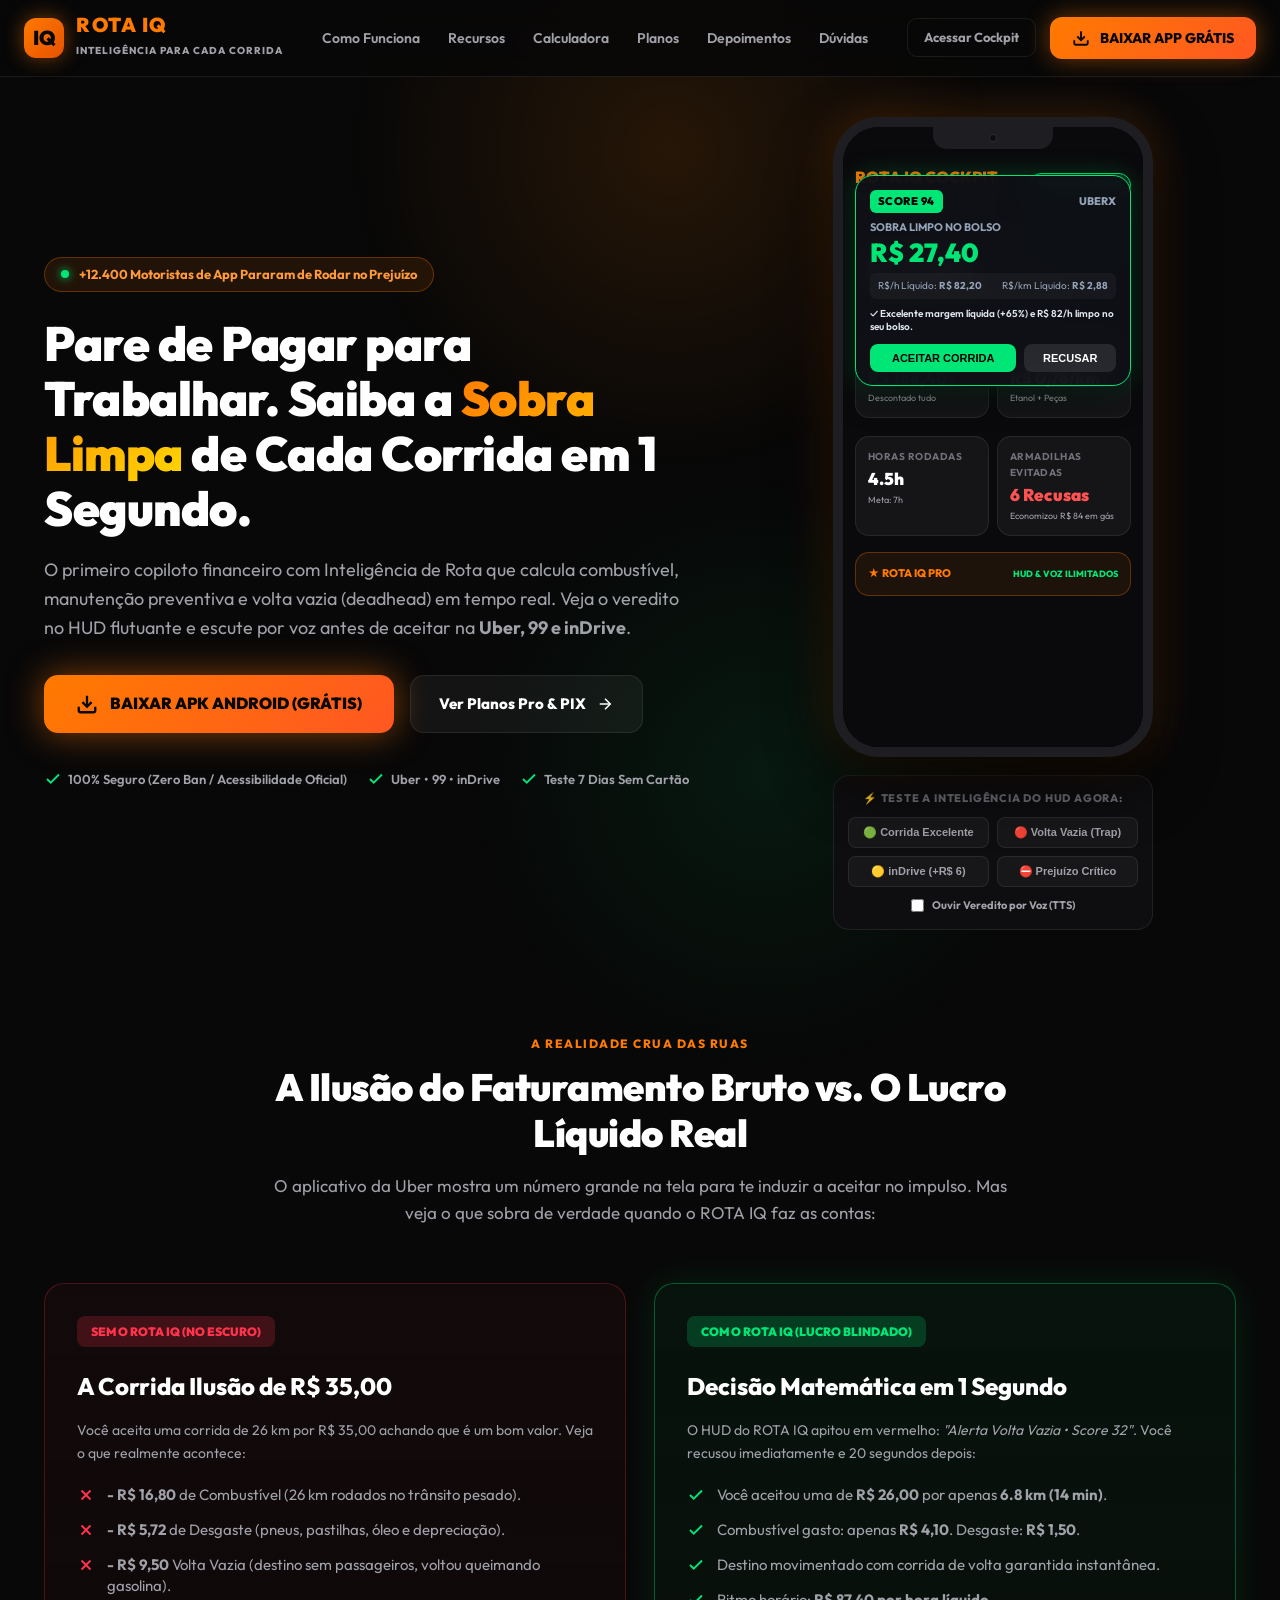
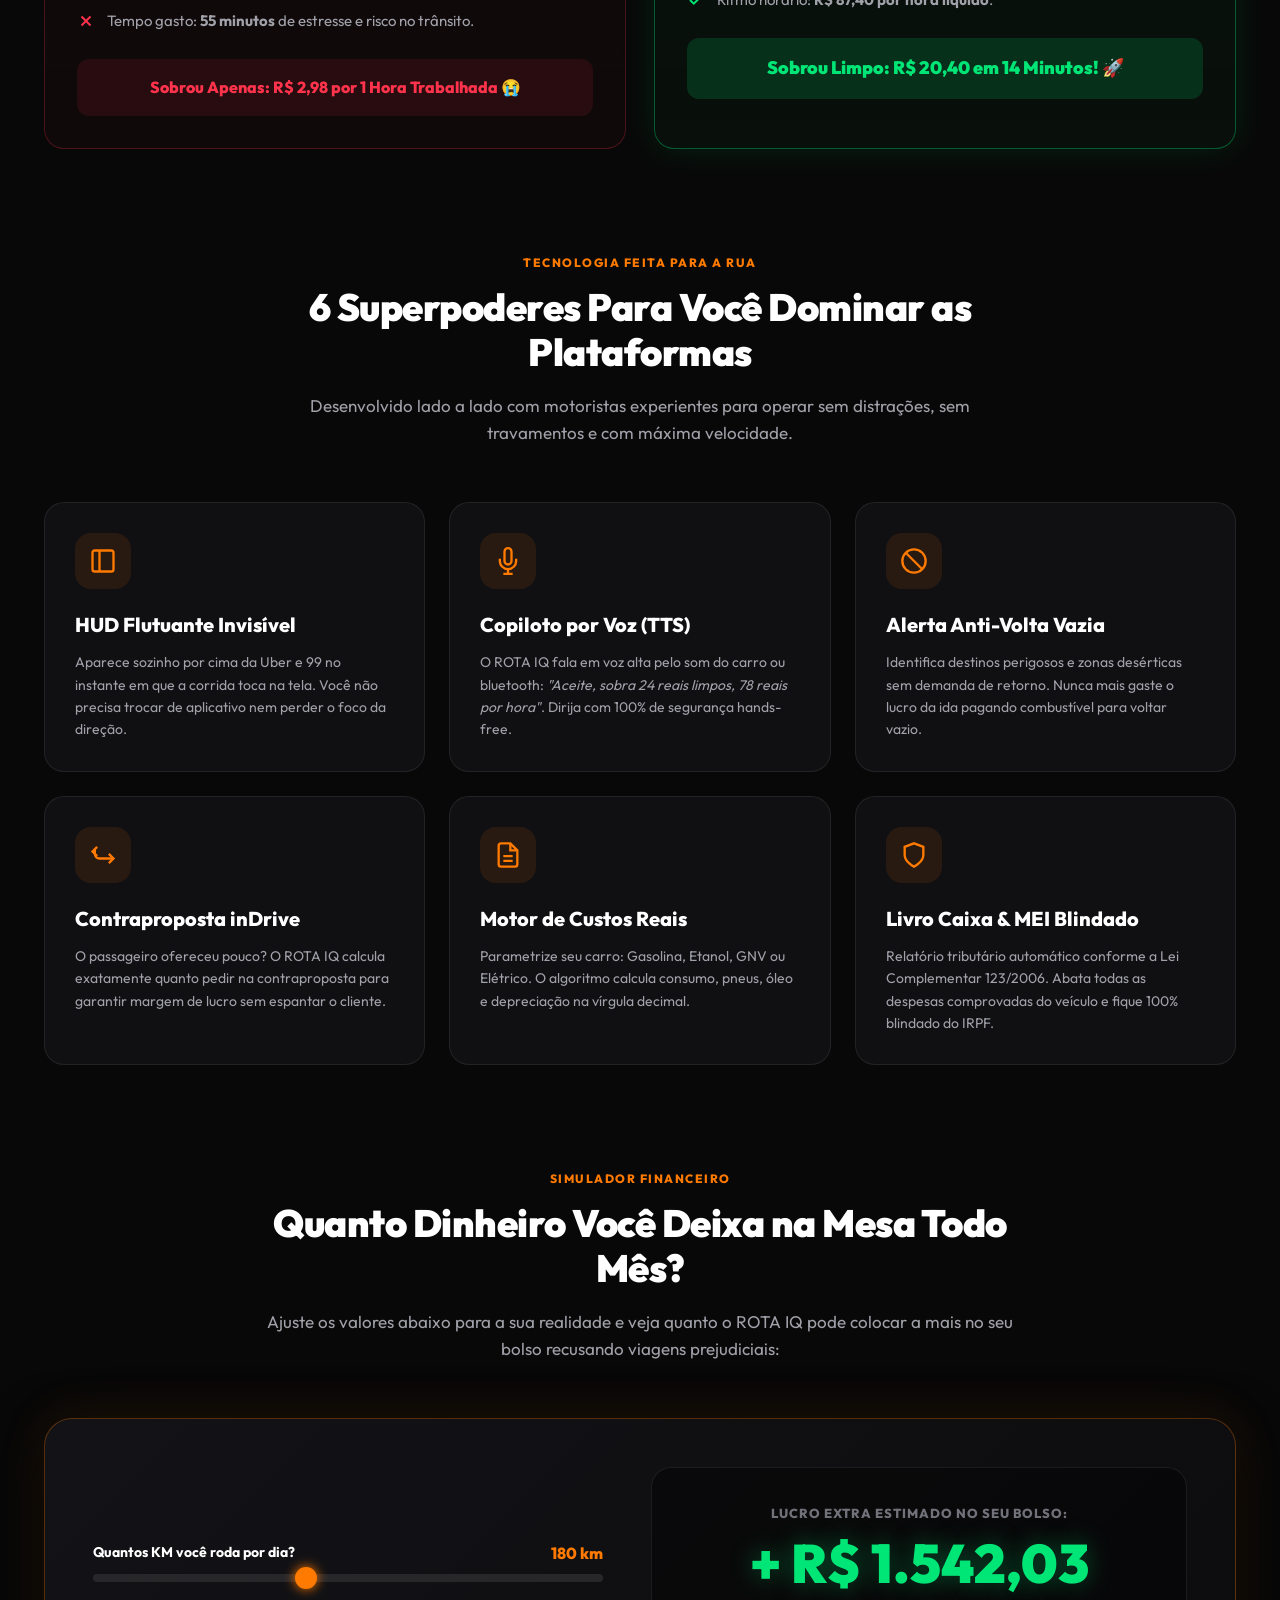
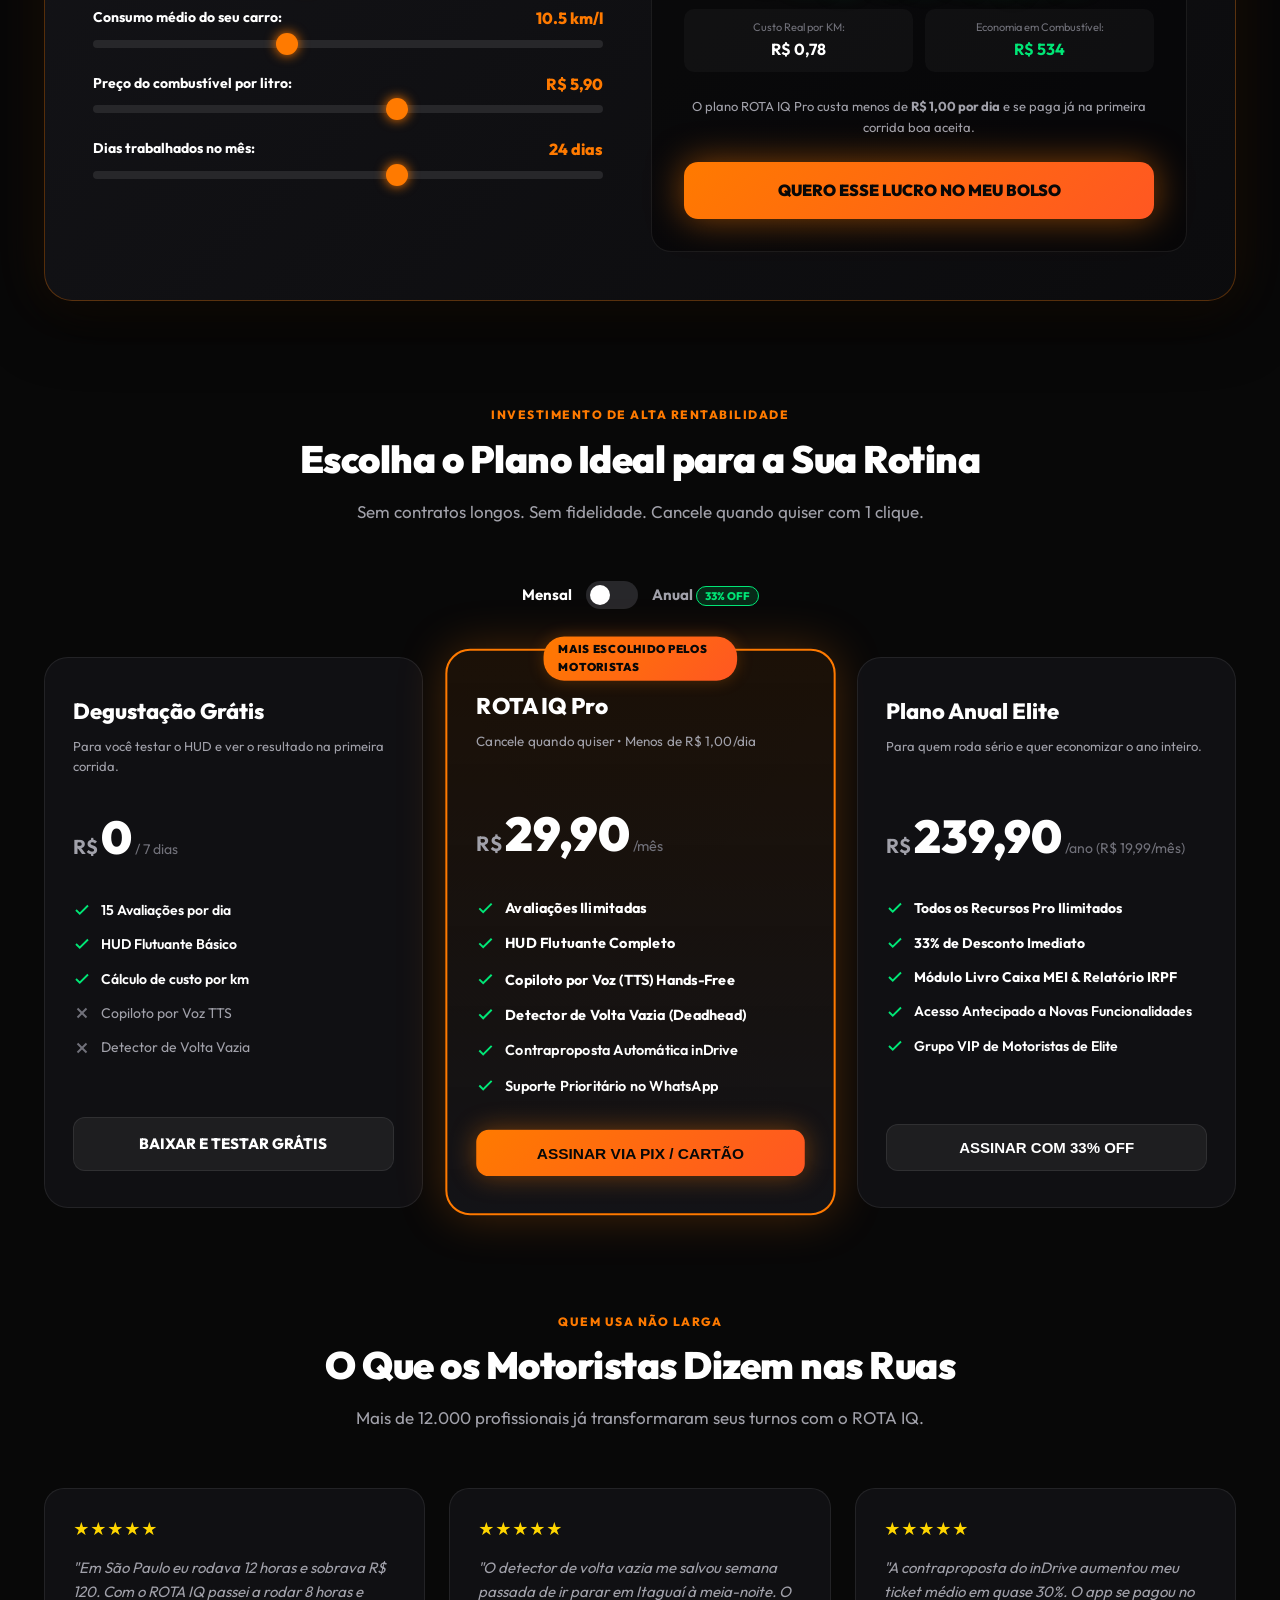
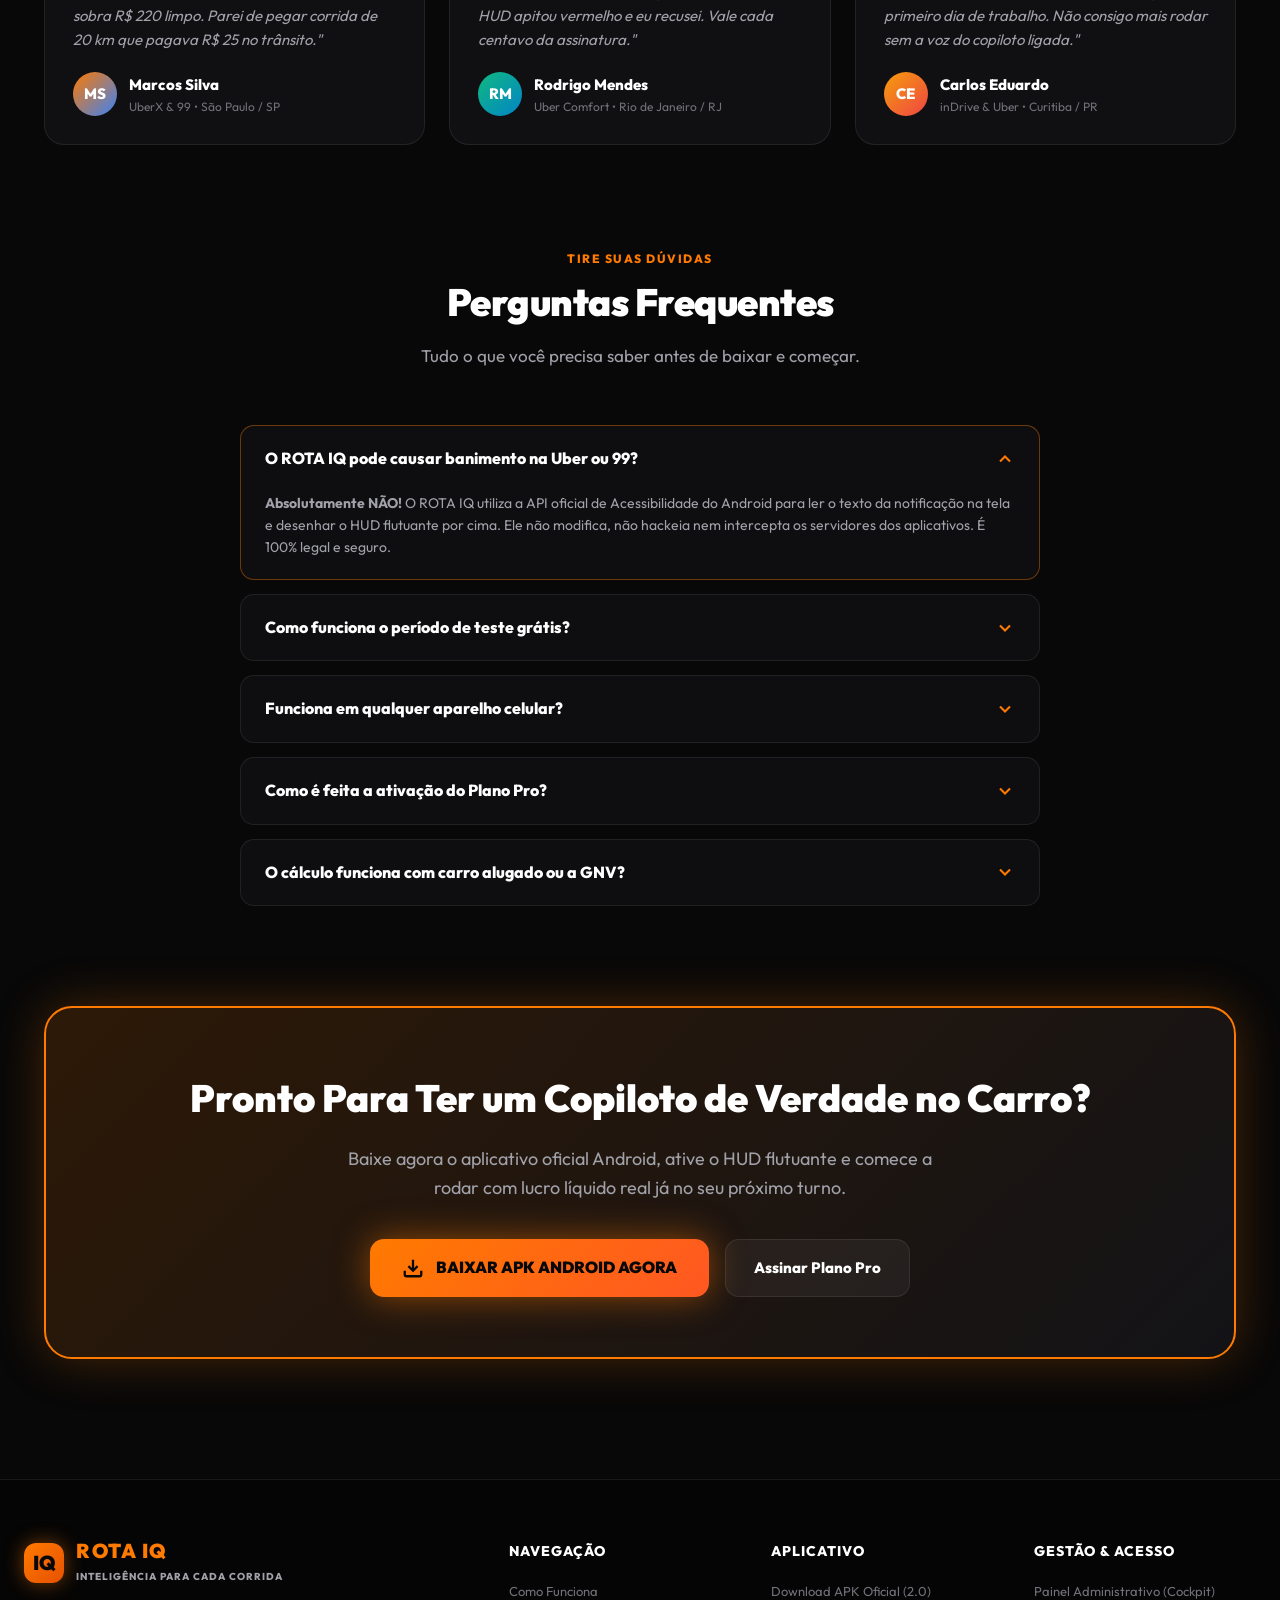
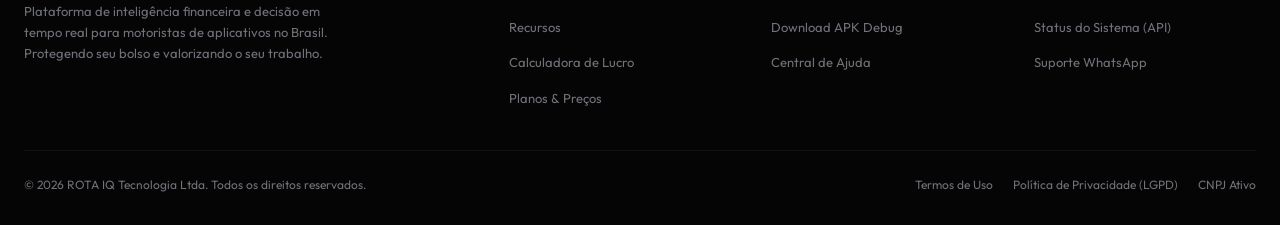
==== commit deb450a1: "fix(branding): unify favicon and app icons with solid official orange background without dark frame" ====
--- a/index.html
+++ b/index.html
@@ -14,7 +14,9 @@
     <link rel="preconnect" href="https://fonts.googleapis.com">
     <link rel="preconnect" href="https://fonts.gstatic.com" crossorigin>
     <link href="https://fonts.googleapis.com/css2?family=Outfit:wght@400;500;600;700;800;900&family=Inter:wght@400;500;600;700&display=swap" rel="stylesheet">
+    <link rel="icon" type="image/svg+xml" href="favicon.svg">
     <link rel="icon" type="image/png" href="favicon.png">
+    <link rel="apple-touch-icon" href="favicon.png">
     <link rel="stylesheet" href="style.css">
 </head>
 <body>
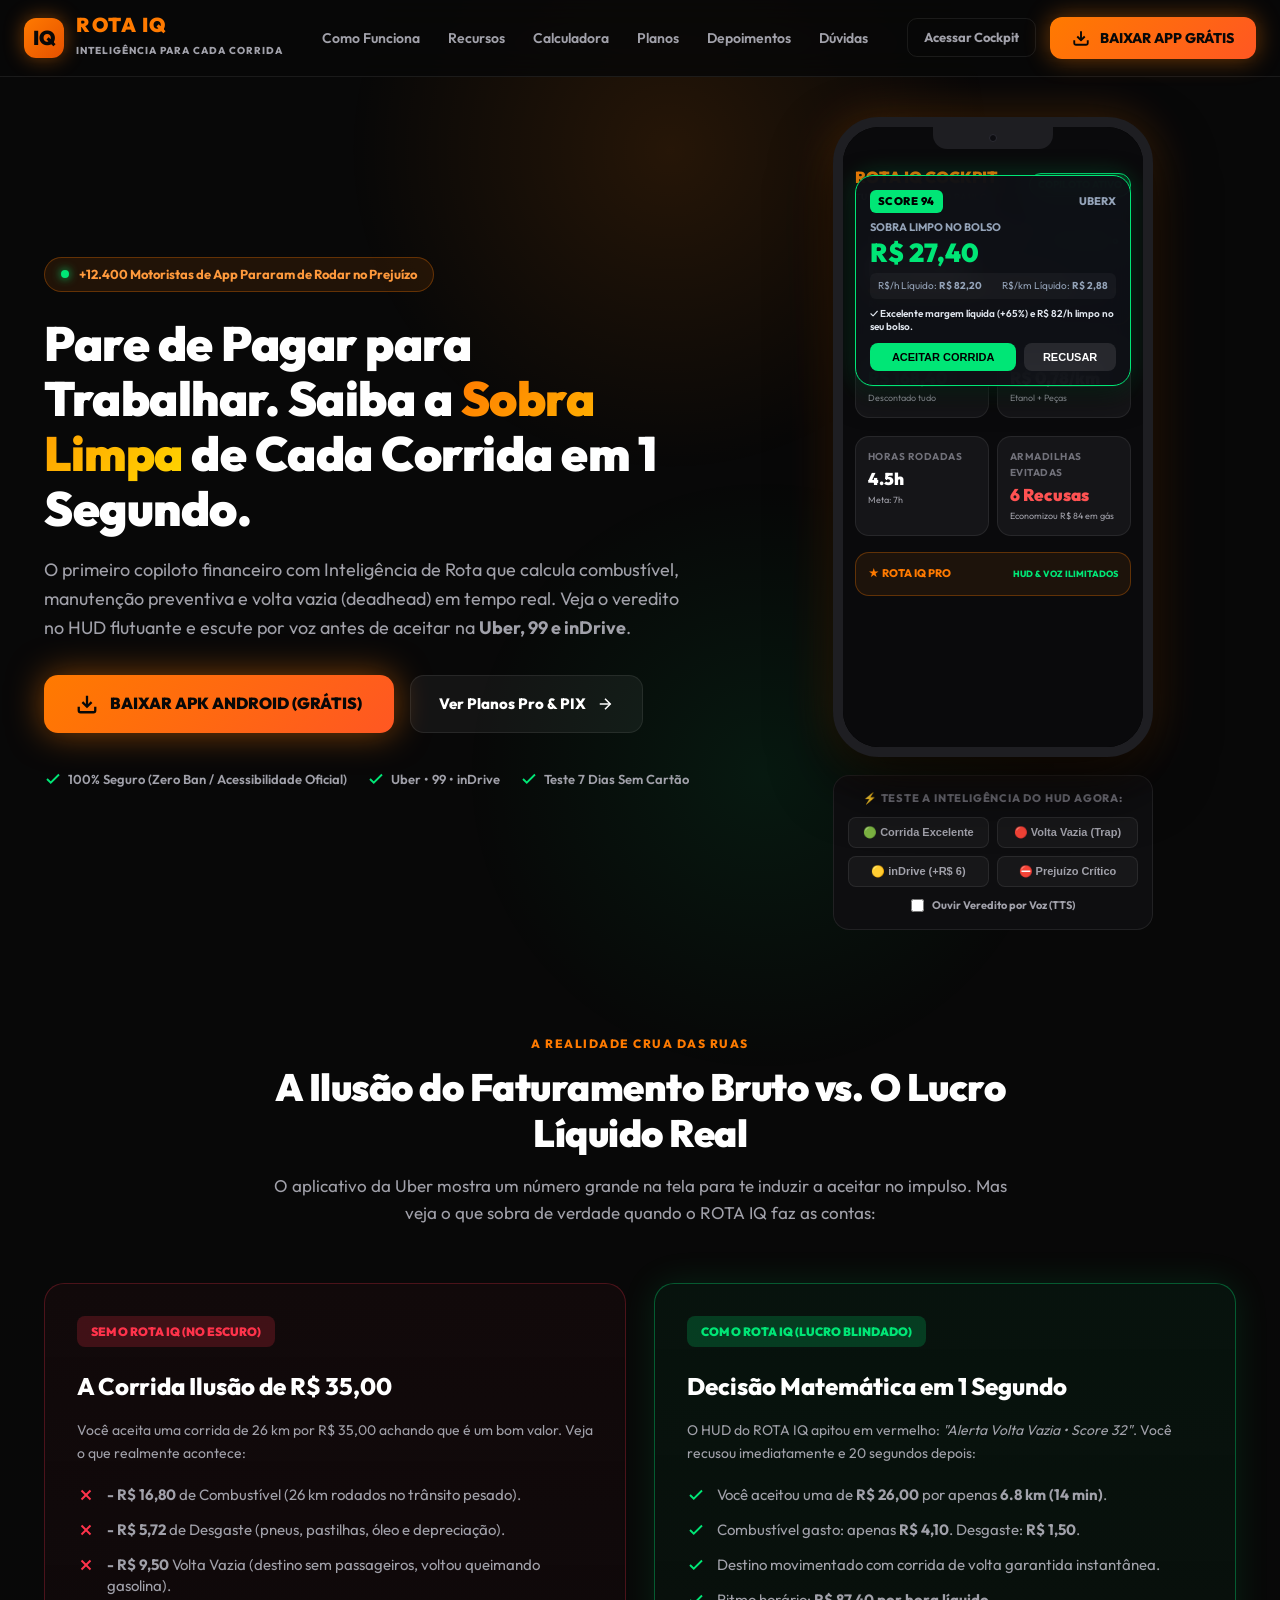
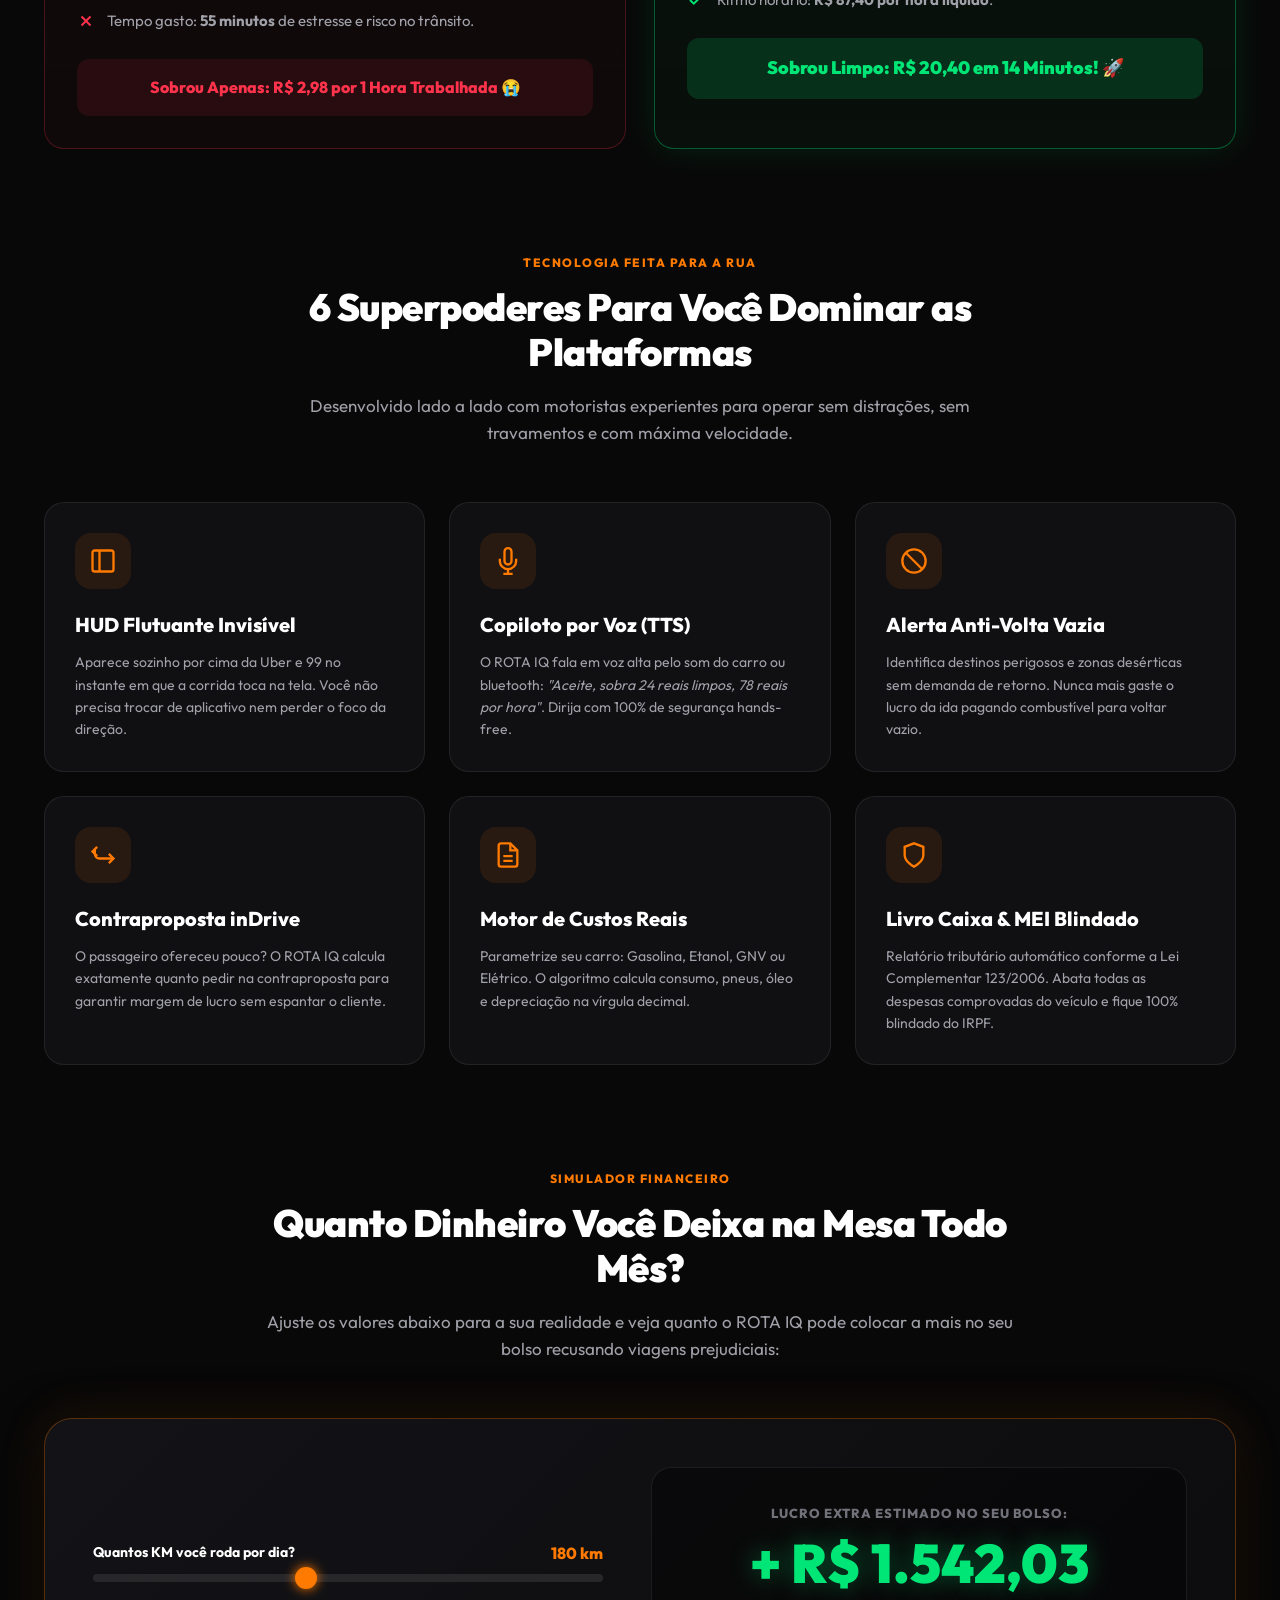
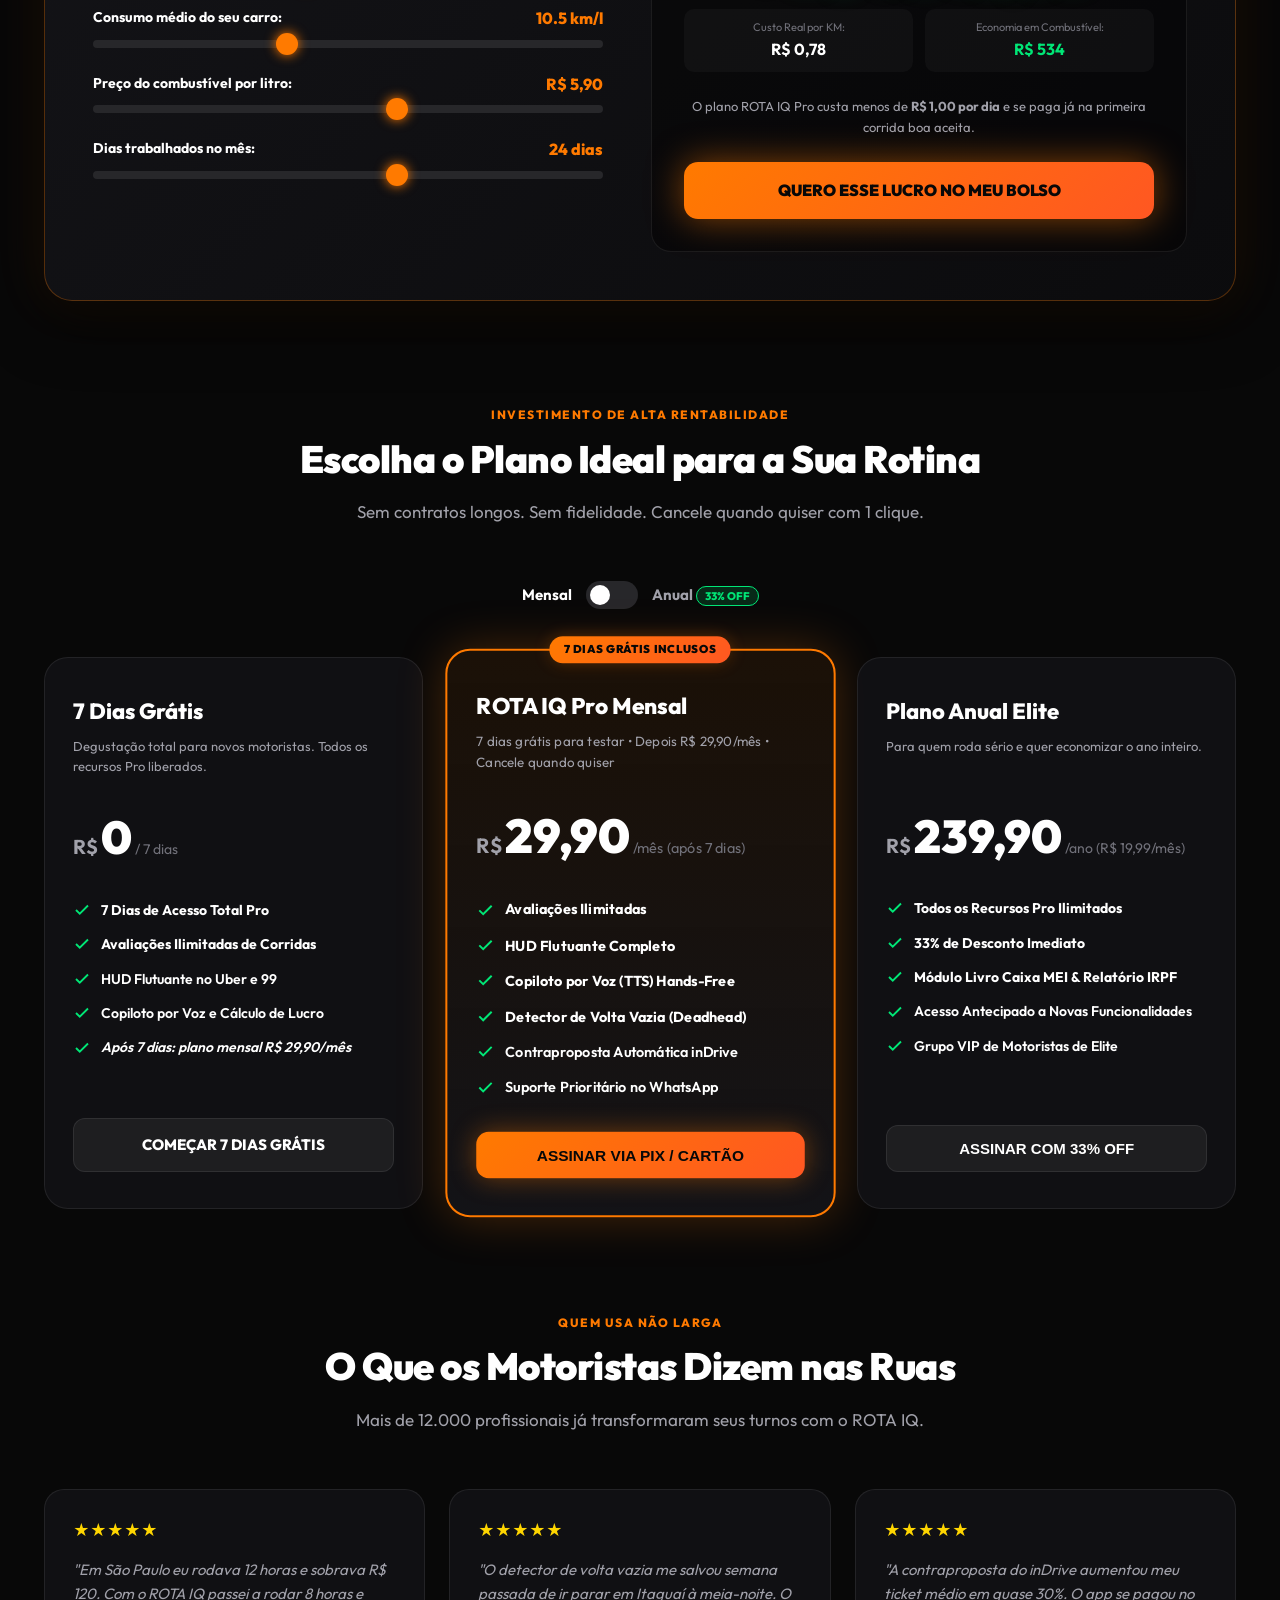
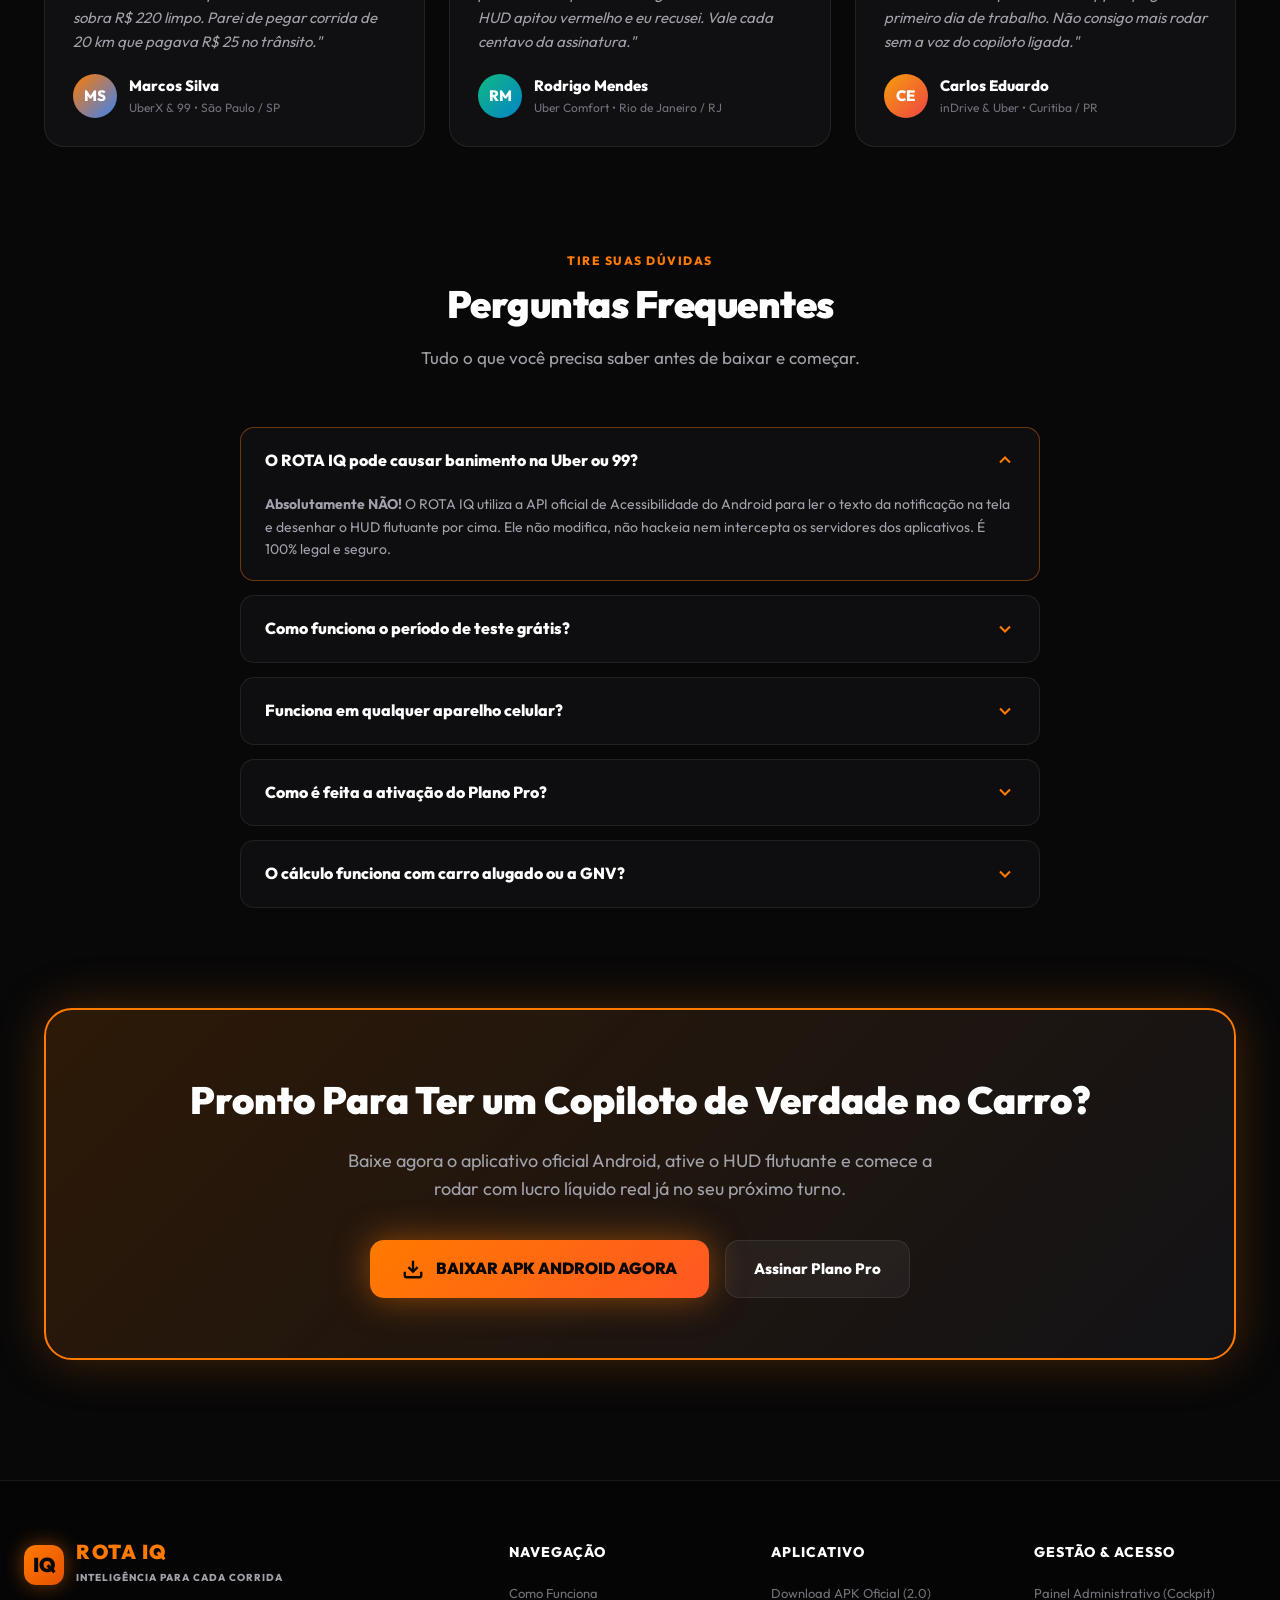
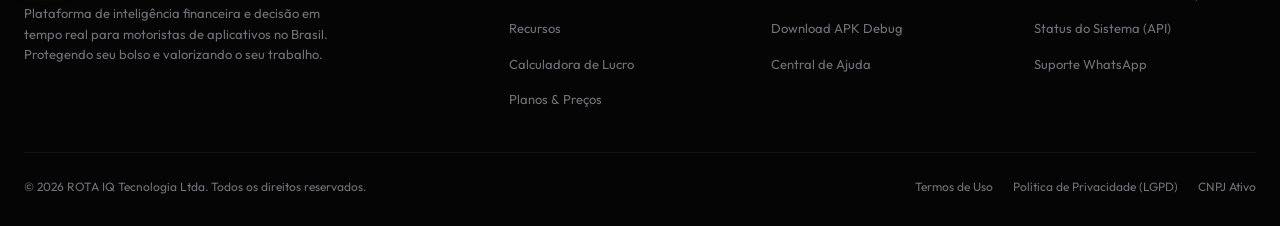
==== commit b9ed786d: "feat(billing): enforce 7-day free trial followed by monthly subscription requirement" ====
--- a/index.html
+++ b/index.html
@@ -439,12 +439,12 @@
         </div>
 
         <div class="pricing-cards-grid">
-            <!-- 1. Degustação / Grátis -->
+            <!-- 1. Degustação / 7 Dias Grátis -->
             <div class="pricing-card">
                 <div>
                     <div class="pricing-header">
-                        <h3>Degustação Grátis</h3>
-                        <p class="pricing-desc">Para você testar o HUD e ver o resultado na primeira corrida.</p>
+                        <h3>7 Dias Grátis</h3>
+                        <p class="pricing-desc">Degustação total para novos motoristas. Todos os recursos Pro liberados.</p>
                     </div>
 
                     <div class="pricing-price-box">
@@ -454,32 +454,32 @@
                     </div>
 
                     <ul class="pricing-features-list">
-                        <li class="active"><svg width="18" height="18" viewBox="0 0 24 24" fill="none" stroke="currentColor" stroke-width="2.5"><polyline points="20 6 9 17 4 12"/></svg> 15 Avaliações por dia</li>
-                        <li class="active"><svg width="18" height="18" viewBox="0 0 24 24" fill="none" stroke="currentColor" stroke-width="2.5"><polyline points="20 6 9 17 4 12"/></svg> HUD Flutuante Básico</li>
-                        <li class="active"><svg width="18" height="18" viewBox="0 0 24 24" fill="none" stroke="currentColor" stroke-width="2.5"><polyline points="20 6 9 17 4 12"/></svg> Cálculo de custo por km</li>
-                        <li><svg width="18" height="18" viewBox="0 0 24 24" fill="none" stroke="#71717A" stroke-width="2.5"><line x1="18" y1="6" x2="6" y2="18"/><line x1="6" y1="6" x2="18" y2="18"/></svg> Copiloto por Voz TTS</li>
-                        <li><svg width="18" height="18" viewBox="0 0 24 24" fill="none" stroke="#71717A" stroke-width="2.5"><line x1="18" y1="6" x2="6" y2="18"/><line x1="6" y1="6" x2="18" y2="18"/></svg> Detector de Volta Vazia</li>
+                        <li class="active"><svg width="18" height="18" viewBox="0 0 24 24" fill="none" stroke="currentColor" stroke-width="2.5"><polyline points="20 6 9 17 4 12"/></svg> <strong>7 Dias de Acesso Total Pro</strong></li>
+                        <li class="active"><svg width="18" height="18" viewBox="0 0 24 24" fill="none" stroke="currentColor" stroke-width="2.5"><polyline points="20 6 9 17 4 12"/></svg> <strong>Avaliações Ilimitadas de Corridas</strong></li>
+                        <li class="active"><svg width="18" height="18" viewBox="0 0 24 24" fill="none" stroke="currentColor" stroke-width="2.5"><polyline points="20 6 9 17 4 12"/></svg> HUD Flutuante no Uber e 99</li>
+                        <li class="active"><svg width="18" height="18" viewBox="0 0 24 24" fill="none" stroke="currentColor" stroke-width="2.5"><polyline points="20 6 9 17 4 12"/></svg> Copiloto por Voz e Cálculo de Lucro</li>
+                        <li class="active"><svg width="18" height="18" viewBox="0 0 24 24" fill="none" stroke="currentColor" stroke-width="2.5"><polyline points="20 6 9 17 4 12"/></svg> <em>Após 7 dias: plano mensal R$ 29,90/mês</em></li>
                     </ul>
                 </div>
 
                 <a href="rota-iq.apk" download="rota-iq.apk" class="btn-plan-action btn-plan-secondary">
-                    BAIXAR E TESTAR GRÁTIS
+                    COMEÇAR 7 DIAS GRÁTIS
                 </a>
             </div>
 
             <!-- 2. Pro Mensal (Recomendado) -->
             <div class="pricing-card featured">
-                <div class="featured-pill">MAIS ESCOLHIDO PELOS MOTORISTAS</div>
+                <div class="featured-pill">7 DIAS GRÁTIS INCLUSOS</div>
                 <div>
                     <div class="pricing-header">
-                        <h3>ROTA IQ Pro</h3>
-                        <p class="pricing-desc" id="pro-subtext">Cancele quando quiser • Menos de R$ 1,00/dia</p>
+                        <h3>ROTA IQ Pro Mensal</h3>
+                        <p class="pricing-desc" id="pro-subtext">7 dias grátis para testar • Depois R$ 29,90/mês • Cancele quando quiser</p>
                     </div>
 
                     <div class="pricing-price-box">
                         <span class="price-currency">R$</span>
                         <span class="price-number" id="price-pro-val">29,90</span>
-                        <span class="price-period" id="price-pro-period">/mês</span>
+                        <span class="price-period" id="price-pro-period">/mês (após 7 dias)</span>
                     </div>
 
                     <ul class="pricing-features-list">
